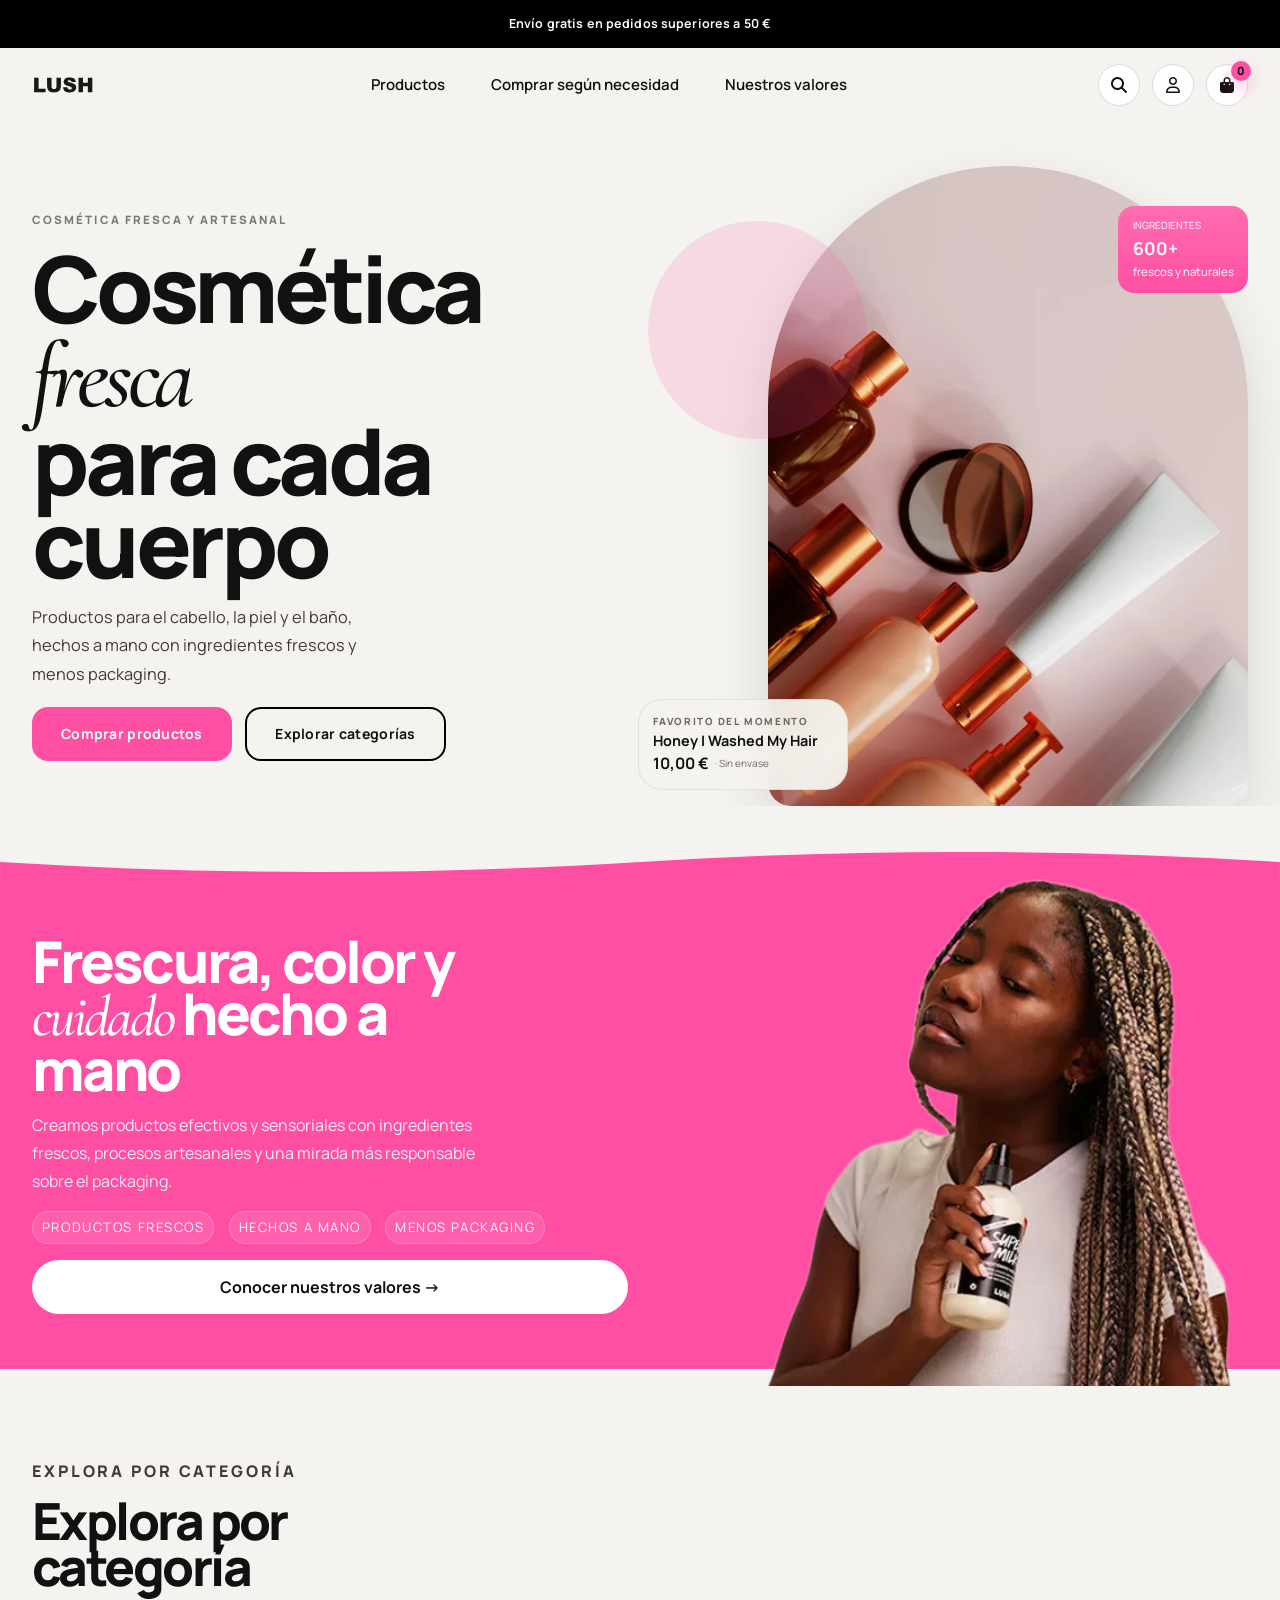
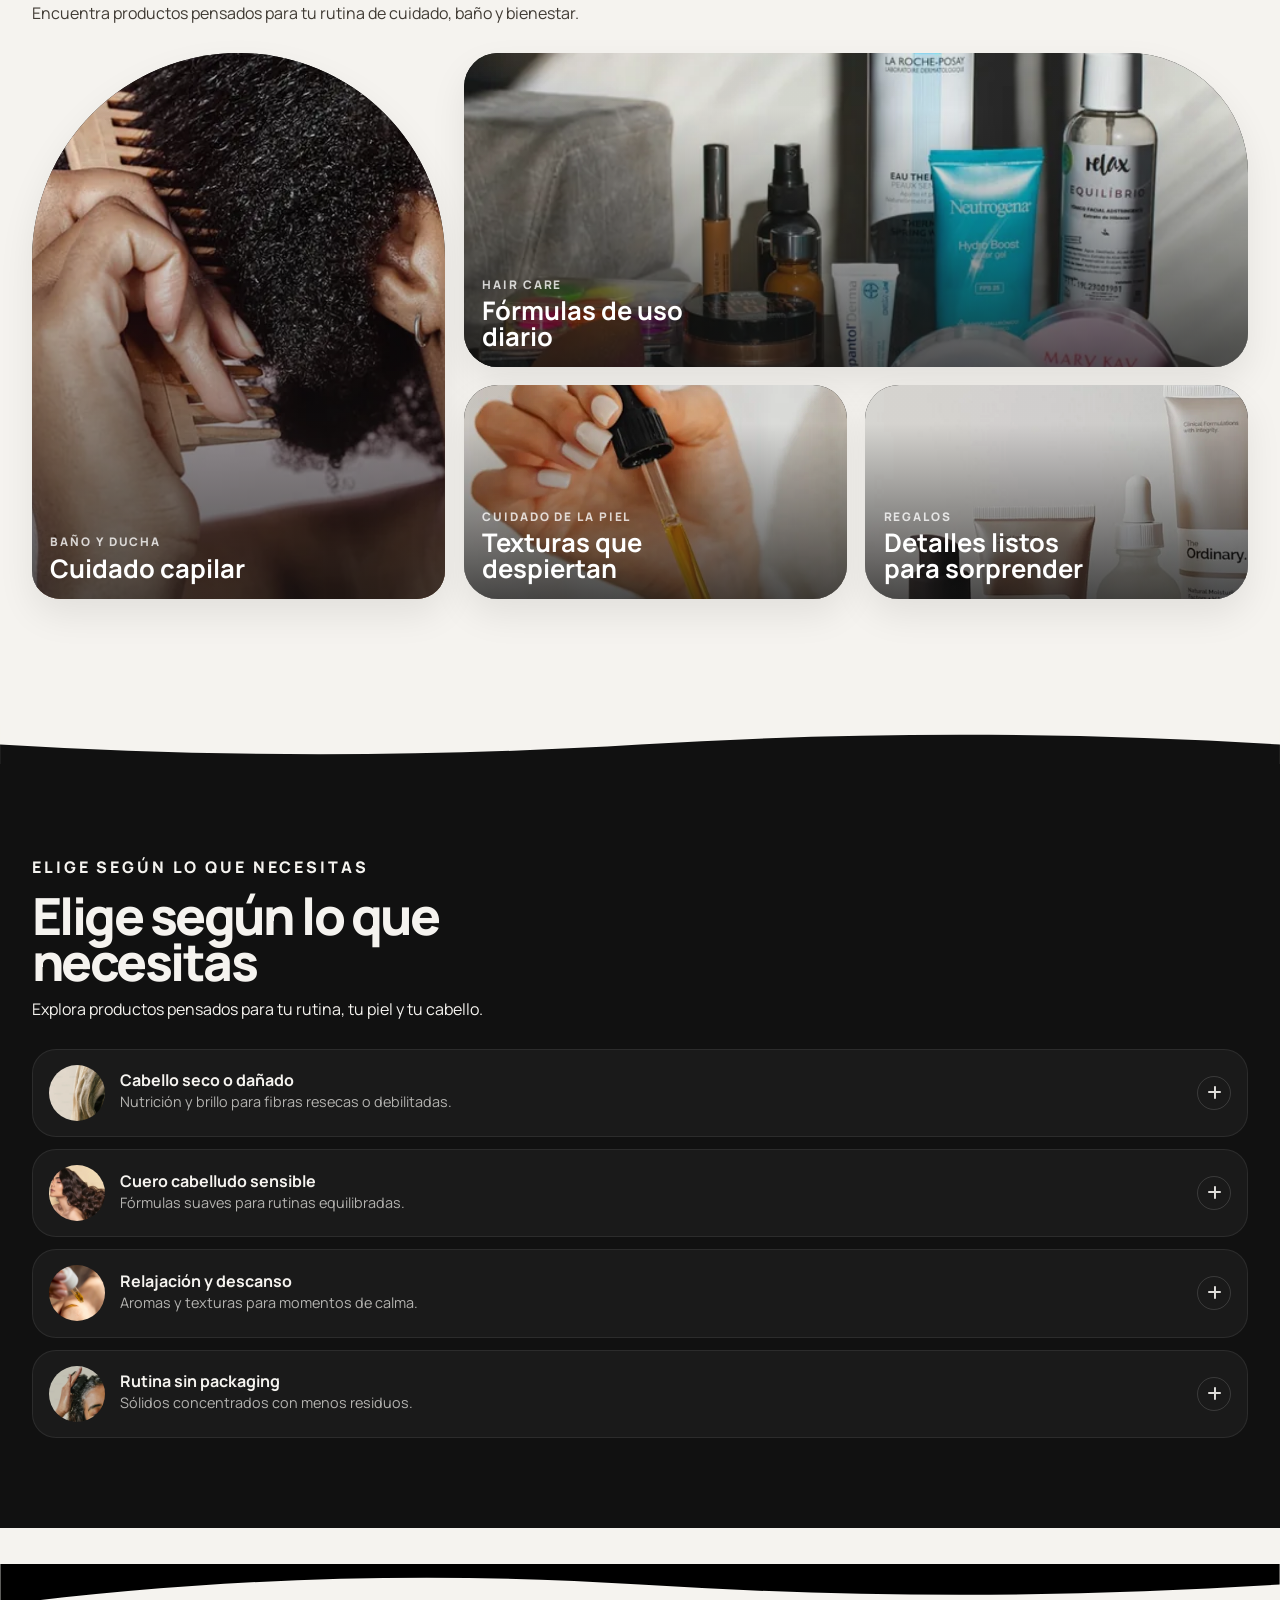
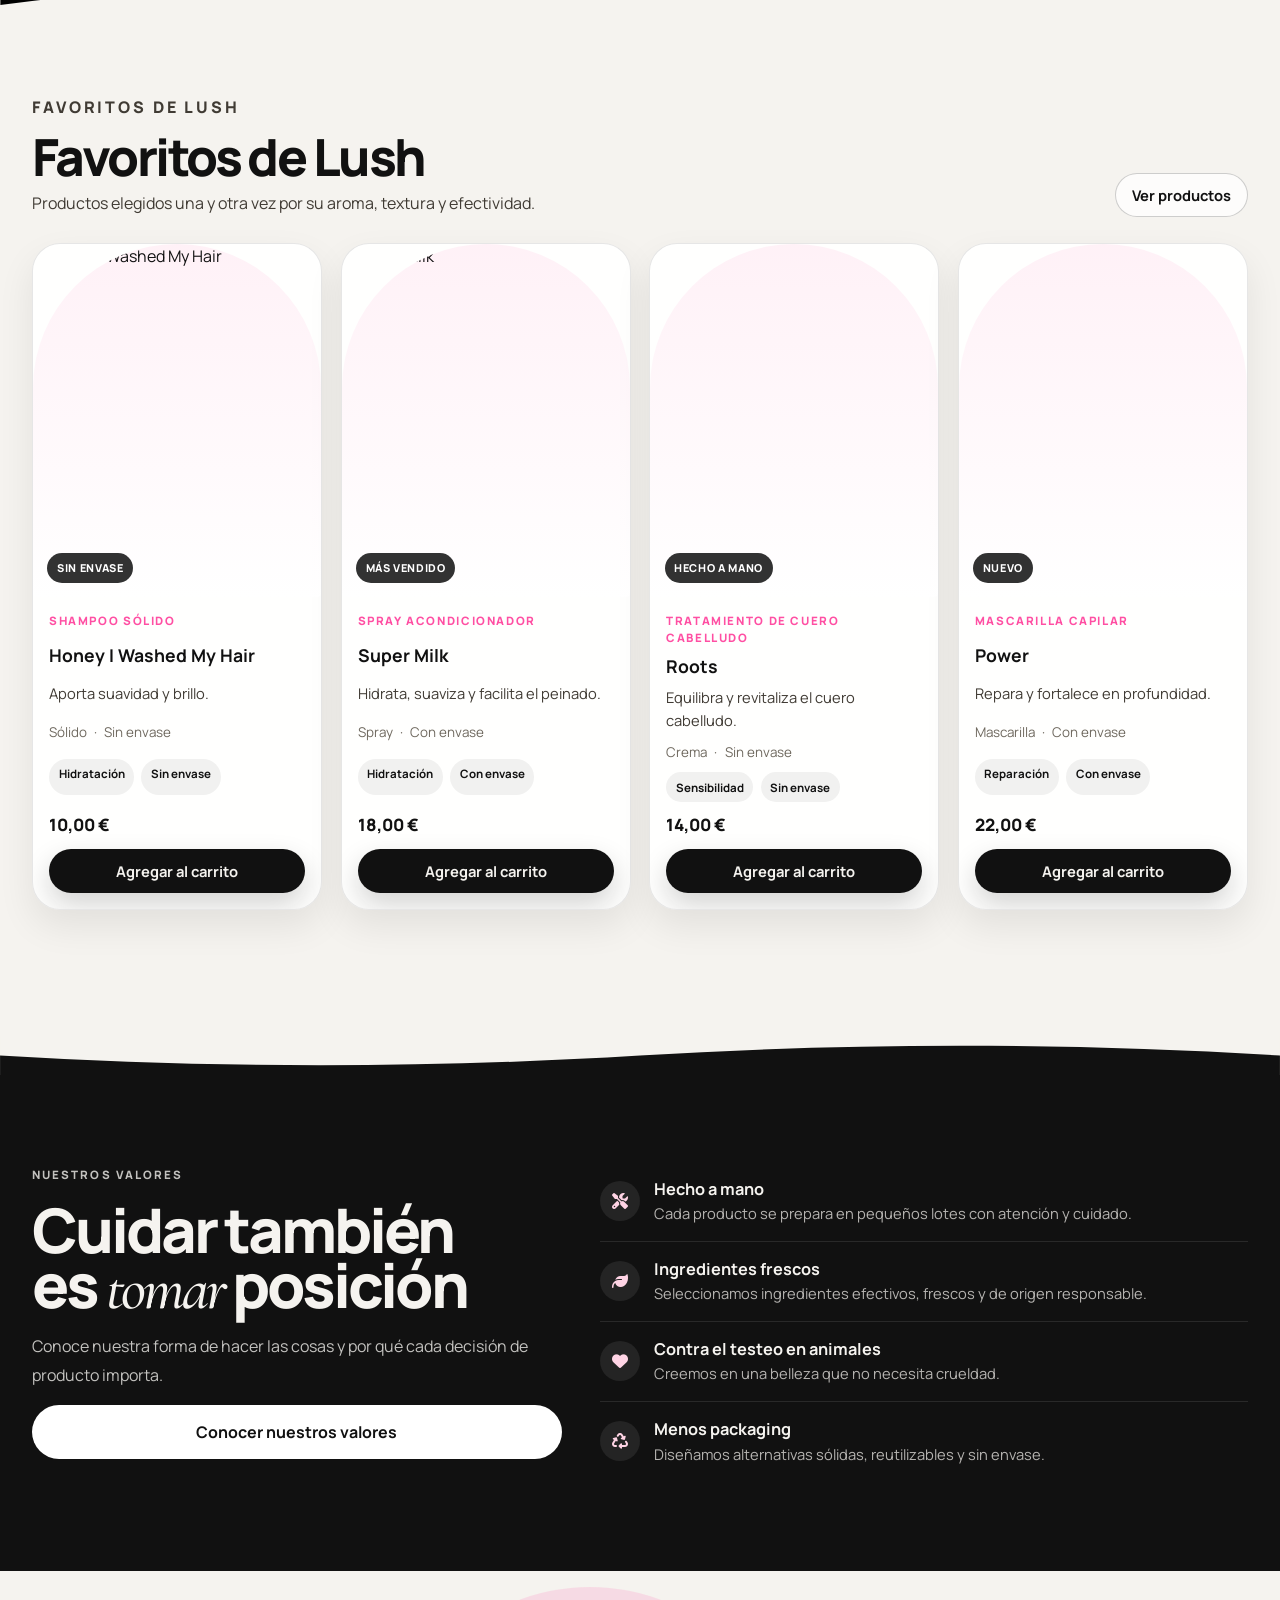
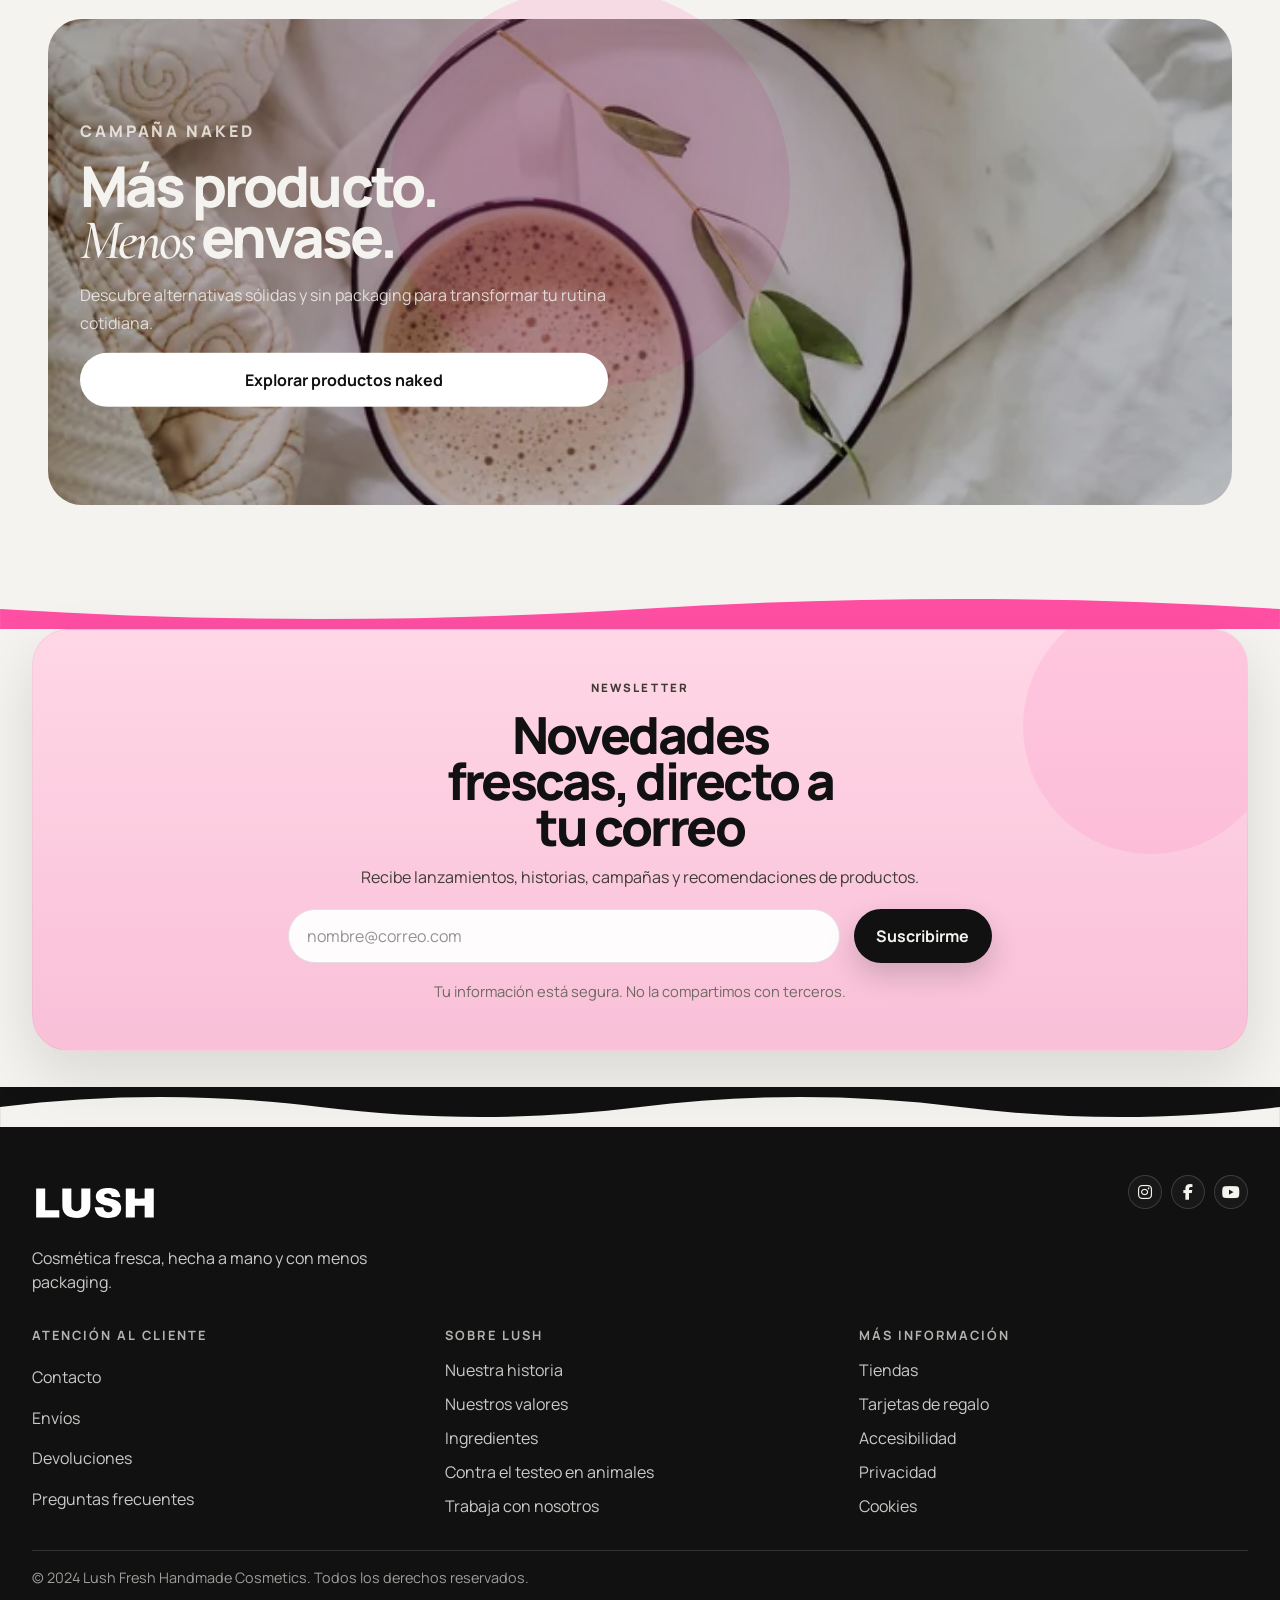
==== index.html @ e48f910f "Init" ====
<!doctype html>
<html lang="es-ES">
<head>
  <meta charset="utf-8">
  <meta name="viewport" content="width=device-width, initial-scale=1">
  <meta name="description" content="Rediseño de LUSH Cosmetics con una estética premium, navegación clara y experiencia responsive.">
  <title>LUSH Cosmetics | Rediseño</title>
  <link rel="icon" href="assets/lush_tabicon.svg" type="image/svg+xml">
  <link rel="preconnect" href="https://fonts.googleapis.com">
  <link rel="preconnect" href="https://fonts.gstatic.com" crossorigin>
  <link href="https://fonts.googleapis.com/css2?family=Cormorant+Garamond:ital,wght@0,500;0,600;1,500;1,600&family=Manrope:wght@400;500;600;700;800&display=swap" rel="stylesheet">
  <link rel="stylesheet" href="https://cdnjs.cloudflare.com/ajax/libs/font-awesome/6.5.2/css/all.min.css" referrerpolicy="no-referrer">
  <link rel="stylesheet" href="css/styles.css">
</head>
<body data-page="home" data-asset-base="">
  <div class="site-overlay" data-overlay hidden></div>

  <header class="site-header">
    <div class="announcement-bar">
      <div class="shell announcement-bar__inner">
        Envío gratis en pedidos superiores a 50 €
      </div>
    </div>

    <div class="shell site-header__inner">
      <h1 class="brand-logo">
        <a href="index.html" aria-label="LUSH Cosmetics">
          <span class="sr-only">LUSH Cosmetics</span>
        </a>
      </h1>

      <nav class="site-nav site-nav--desktop" aria-label="Principal">
        <a class="site-nav__link" href="pages/products.html">Productos</a>
        <a class="site-nav__link" href="#needs">Comprar según necesidad</a>
        <a class="site-nav__link" href="#values">Nuestros valores</a>
      </nav>

      <div class="site-actions">
        <button class="icon-button icon-button--menu" type="button" data-menu-toggle aria-controls="mobile-menu" aria-expanded="false">
          <i class="fa-solid fa-bars" aria-hidden="true"></i>
          <span class="sr-only">Abrir menú</span>
        </button>

        <a class="icon-button icon-button--search" href="pages/products.html#catalog" aria-label="Buscar productos">
          <i class="fa-solid fa-magnifying-glass" aria-hidden="true"></i>
        </a>

        <button class="icon-button" type="button" data-account-button aria-label="Mi cuenta">
          <i class="fa-regular fa-user" aria-hidden="true"></i>
        </button>

        <button class="icon-button icon-button--cart" type="button" data-cart-toggle aria-controls="cart-drawer" aria-expanded="false">
          <i class="fa-solid fa-bag-shopping" aria-hidden="true"></i>
          <span class="cart-badge" data-cart-count>0</span>
          <span class="sr-only">Abrir carrito</span>
        </button>
      </div>
    </div>
  </header>

  <nav class="mobile-menu" id="mobile-menu" data-mobile-menu hidden aria-label="Menú móvil">
    <div class="mobile-menu__panel shell">
      <div class="mobile-menu__header">
        <span>Menú</span>
        <button class="icon-button icon-button--close" type="button" data-menu-close aria-label="Cerrar menú">
          <i class="fa-solid fa-xmark" aria-hidden="true"></i>
        </button>
      </div>

      <div class="mobile-menu__links">
        <a href="pages/products.html">Productos</a>
        <a href="#categories">Explora por categoría</a>
        <a href="#needs">Elige según lo que necesitas</a>
        <a href="#values">Nuestros valores</a>
        <a href="#newsletter">Novedades</a>
      </div>

      <div class="mobile-menu__actions">
        <a class="button button--ghost button--full" href="pages/products.html#catalog">Buscar productos</a>
        <button class="button button--ghost button--full" type="button" data-account-button>Mi cuenta</button>
      </div>
    </div>
  </nav>

  <aside class="cart-drawer" id="cart-drawer" data-cart-drawer hidden aria-label="Carrito de compra">
    <div class="cart-drawer__panel">
      <div class="cart-drawer__header">
        <div>
          <p class="eyebrow eyebrow--small">Tu carrito</p>
          <h2>Lista para llevar</h2>
        </div>
        <button class="icon-button icon-button--close" type="button" data-cart-close aria-label="Cerrar carrito">
          <i class="fa-solid fa-xmark" aria-hidden="true"></i>
        </button>
      </div>

      <div class="cart-drawer__content" data-cart-items></div>

      <div class="cart-drawer__summary">
        <div class="cart-drawer__totals">
          <span>Total</span>
          <strong data-cart-total>0,00 €</strong>
        </div>
        <p class="cart-drawer__shipping" data-cart-shipping>Te faltan 50,00 € para envío gratis.</p>
        <button class="button button--primary button--full" type="button">Finalizar compra</button>
      </div>
    </div>
  </aside>

  <main>
    <section class="hero hero--home">
      <div class="shell hero__grid hero__grid--home">
        <div class="hero__copy">
          <p class="eyebrow">Cosmética fresca y artesanal</p>
          <h2 class="hero__title">
            Cosmética<br>
            <span class="serif-accent">fresca</span><br>
            para cada<br>
            cuerpo
          </h2>
          <p class="hero__lead">Productos para el cabello, la piel y el baño,
            <br>hechos a mano con ingredientes frescos y
            <br>menos packaging.</p>

          <div class="hero__actions">
            <a class="button button--accent" href="pages/products.html">Comprar productos</a>
            <a class="button button--outline" href="#categories">Explorar categorías</a>
          </div>
        </div>

        <div class="hero__visual">
          <img
          class="hero__visual-image"
          src="assets/webp/imagen-home/home-header-desktop.jpg"
          srcset="assets/webp/imagen-home/home-header-mobile.webp 640w, assets/webp/imagen-home/home-header-tablet.webp 960w, assets/webp/imagen-home/home-header-desktop.jpg 1400w"
          sizes="(min-width: 1200px) 52vw, 100vw"
          alt="Packshots de cosmética fresca de LUSH"
          loading="eager"
          fetchpriority="high">

          <div class="hero__visual-content">
            <div class="hero__tag">
              <span>INGREDIENTES</span>
              <strong>600+</strong>
              <span>frescos y naturales</span>
            </div>

            <article class="hero__floating-card">
              <div class="hero__floating-copy">
                <p class="hero__floating-kicker">Favorito del momento</p>
                <h3>Honey I Washed My Hair</h3>
                <div class="hero__floating-meta">
                  <strong>10,00 €</strong>
                  <p>· Sin envase</p>
                </div>
              </div>
            </article>

            <img class="decor-ellipse decor-ellipse--hero" src="assets/pink_elipse.svg" alt="" aria-hidden="true">
          </div>
        </div>
      </div>
    </section>

    <img class="section-break section-break--pink" src="assets/WaveBottom.svg" alt="" aria-hidden="true">

    <section class="feature-band">
      <div class="shell feature-band__grid">
        <div class="feature-band__copy">
          <h2>Frescura, color y <span class="serif-accent">cuidado</span> hecho a mano</h2>
          <p>Creamos productos efectivos y sensoriales con ingredientes
            <br>frescos, procesos artesanales y una mirada más responsable
            <br>sobre el packaging.
          </p>

          <ul class="feature-band__facts" aria-label="Características destacadas">
            <li>Productos frescos</li>
            <li>Hechos a mano</li>
            <li>Menos packaging</li>
          </ul>

          <a class="button button--light" href="#values">Conocer nuestros valores →</a>
        </div>

        <div class="feature-band__visual">
          <img
            src="assets/webp/imagen-home/home-bloque-1-desktop.png "
            srcset="assets/webp/imagen-home/home-bloque-1-mobile.png 640w, assets/webp/imagen-home/home-bloque-1-tablet.png 960w, assets/webp/imagen-home/home-bloque-1-desktop.png 1400w"
            sizes="(min-width: 1200px) 40vw, 100vw"
            alt="Persona con trenzas sujetando un producto LUSH"
            loading="lazy">
        </div>
      </div>
    </section>

    <section class="section section--categories" id="categories">
      <div class="shell section-heading section-heading--home">
        <p class="eyebrow">Explora por categoría</p>
        <h2>Explora por categoría</h2>
        <p>Encuentra productos pensados para tu rutina de cuidado, baño y bienestar.</p>
      </div>

      <div class="shell category-grid">
        <a class="category-card category-card--tall" href="pages/products.html">
          <img
            src="assets/webp/imagen-home/home-bloque-2-1-desktop.webp"
            srcset="assets/webp/imagen-home/home-bloque-2-1-mobile.webp 640w, assets/webp/imagen-home/home-bloque-2-1-tablet.webp 960w, assets/webp/imagen-home/home-bloque-2-1-desktop.webp 1400w"
            sizes="(min-width: 1200px) 31vw, 100vw"
            alt="Baño y ducha"
            loading="lazy">
          <div class="category-card__content">
            <span>Baño y ducha</span>
            <h3>Cuidado capilar</h3>
          </div>
        </a>

        <a class="category-card category-card--wide" href="pages/products.html">
          <img
            src="assets/webp/imagen-home/home-bloque-2-2-desktop.webp"
            srcset="assets/webp/imagen-home/home-bloque-2-2-mobile.webp 640w, assets/webp/imagen-home/home-bloque-2-2-tablet.webp 960w, assets/webp/imagen-home/home-bloque-2-2-desktop.webp 1400w"
            sizes="(min-width: 1200px) 44vw, 100vw"
            alt="Hair care"
            loading="lazy">
          <div class="category-card__content">
            <span>Hair Care</span>
            <h3>Fórmulas de uso diario</h3>
          </div>
        </a>

        <a class="category-card category-card--small" href="pages/products.html">
          <img
            src="assets/webp/imagen-home/home-bloque-2-3-desktop.webp"
            srcset="assets/webp/imagen-home/home-bloque-2-3-mobile.webp 640w, assets/webp/imagen-home/home-bloque-2-3-tablet.webp 960w, assets/webp/imagen-home/home-bloque-2-3-desktop.webp 1400w"
            sizes="(min-width: 1200px) 18vw, 100vw"
            alt="Cuidado de la piel"
            loading="lazy">
          <div class="category-card__content">
            <span>Cuidado de la piel</span>
            <h3>Texturas que despiertan</h3>
          </div>
        </a>

        <a class="category-card category-card--small" href="pages/products.html">
          <img
            src="assets/webp/imagen-home/home-bloque-2-4-desktop.webp"
            srcset="assets/webp/imagen-home/home-bloque-2-4-mobile.webp 640w, assets/webp/imagen-home/home-bloque-2-4-tablet.webp 960w, assets/webp/imagen-home/home-bloque-2-4-desktop.webp 1400w"
            sizes="(min-width: 1200px) 18vw, 100vw"
            alt="Regalos"
            loading="lazy">
          <div class="category-card__content">
            <span>Regalos</span>
            <h3>Detalles listos para sorprender</h3>
          </div>
        </a>
      </div>
    </section>

    <img class="section-break section-break--dark" src="assets/WaveBottom_black.svg" alt="" aria-hidden="true">

    <section class="section section--needs" id="needs">
      <div class="shell section-heading section-heading--split section-heading--dark">
        <div>
          <p class="eyebrow eyebrow--light">Elige según lo que necesitas</p>
          <h2>Elige según lo que necesitas</h2>
          <p>Explora productos pensados para tu rutina, tu piel y tu cabello.</p>
        </div>
      </div>

      <div class="shell row-list row-list--needs">
        <article class="row-card">
          <img
            src="assets/webp/hair-care/hair-care-bloque-3-1-desktop.webp"
            srcset="assets/webp/hair-care/hair-care-bloque-3-1-mobile.webp 640w, assets/webp/hair-care/hair-care-bloque-3-1-tablet.webp 960w, assets/webp/hair-care/hair-care-bloque-3-1-desktop.webp 1400w"
            sizes="56px"
            alt=""
            aria-hidden="true"
            loading="lazy">
          <div class="row-card__copy">
            <h3>Cabello seco o dañado</h3>
            <p>Nutrición y brillo para fibras resecas o debilitadas.</p>
          </div>
          <span class="row-card__action" aria-hidden="true">
            <i class="fa-solid fa-plus"></i>
          </span>
        </article>

        <article class="row-card">
          <img
            src="assets/webp/hair-care/hair-care-bloque-3-2-desktop.webp"
            srcset="assets/webp/hair-care/hair-care-bloque-3-2-mobile.webp 640w, assets/webp/hair-care/hair-care-bloque-3-2-tablet.webp 960w, assets/webp/hair-care/hair-care-bloque-3-2-desktop.webp 1400w"
            sizes="56px"
            alt=""
            aria-hidden="true"
            loading="lazy">
          <div class="row-card__copy">
            <h3>Cuero cabelludo sensible</h3>
            <p>Fórmulas suaves para rutinas equilibradas.</p>
          </div>
          <span class="row-card__action" aria-hidden="true">
            <i class="fa-solid fa-plus"></i>
          </span>
        </article>

        <article class="row-card">
          <img
            src="assets/webp/hair-care/hair-care-bloque-3-3-desktop.webp"
            srcset="assets/webp/hair-care/hair-care-bloque-3-3-mobile.webp 640w, assets/webp/hair-care/hair-care-bloque-3-3-tablet.webp 960w, assets/webp/hair-care/hair-care-bloque-3-3-desktop.webp 1400w"
            sizes="56px"
            alt=""
            aria-hidden="true"
            loading="lazy">
          <div class="row-card__copy">
            <h3>Relajación y descanso</h3>
            <p>Aromas y texturas para momentos de calma.</p>
          </div>
          <span class="row-card__action" aria-hidden="true">
            <i class="fa-solid fa-plus"></i>
          </span>
        </article>

        <article class="row-card">
          <img
            src="assets/webp/hair-care/hair-care-bloque-3-4-desktop.webp"
            srcset="assets/webp/hair-care/hair-care-bloque-3-4-mobile.webp 640w, assets/webp/hair-care/hair-care-bloque-3-4-tablet.webp 960w, assets/webp/hair-care/hair-care-bloque-3-4-desktop.webp 1400w"
            sizes="56px"
            alt=""
            aria-hidden="true"
            loading="lazy">
          <div class="row-card__copy">
            <h3>Rutina sin packaging</h3>
            <p>Sólidos concentrados con menos residuos.</p>
          </div>
          <span class="row-card__action" aria-hidden="true">
            <i class="fa-solid fa-plus"></i>
          </span>
        </article>
      </div>
    </section>

    <img class="section-break section-break--cream" src="assets/wave2_black.svg" alt="" aria-hidden="true">

    <section class="section section--favorites">
      <div class="shell section-heading section-heading--split">
        <div>
          <p class="eyebrow">Favoritos de Lush</p>
          <h2>Favoritos de Lush</h2>
          <p>Productos elegidos una y otra vez por su aroma, textura y efectividad.</p>
        </div>
        <a class="button button--ghost button--small" href="pages/products.html">Ver productos</a>
      </div>

      <div class="shell product-grid product-grid--home" data-product-list="honey,super-milk,roots,power" data-card-variant="home"></div>
    </section>

    <img class="section-break section-break--dark" src="assets/WaveBottom_black.svg" alt="" aria-hidden="true">

    <section class="section section--values" id="values">
      <div class="shell values-layout">
        <div class="values-layout__copy">
          <p class="eyebrow eyebrow--light">Nuestros valores</p>
          <h2>Cuidar también es <span class="serif-accent">tomar</span> posición</h2>
          <p>Conoce nuestra forma de hacer las cosas y por qué cada decisión de producto importa.</p>
          <a class="button button--light" href="pages/products.html">Conocer nuestros valores</a>
        </div>

        <div class="values-layout__list" aria-label="Valores de marca">
          <article class="value-row">
            <span class="value-row__icon"><i class="fa-solid fa-screwdriver-wrench"></i></span>
            <div class="value-row__copy">
              <h3>Hecho a mano</h3>
              <p>Cada producto se prepara en pequeños lotes con atención y cuidado.</p>
            </div>
          </article>

          <article class="value-row">
            <span class="value-row__icon"><i class="fa-solid fa-leaf"></i></span>
            <div class="value-row__copy">
              <h3>Ingredientes frescos</h3>
              <p>Seleccionamos ingredientes efectivos, frescos y de origen responsable.</p>
            </div>
          </article>

          <article class="value-row">
            <span class="value-row__icon"><i class="fa-solid fa-heart"></i></span>
            <div class="value-row__copy">
              <h3>Contra el testeo en animales</h3>
              <p>Creemos en una belleza que no necesita crueldad.</p>
            </div>
          </article>

          <article class="value-row">
            <span class="value-row__icon"><i class="fa-solid fa-recycle"></i></span>
            <div class="value-row__copy">
              <h3>Menos packaging</h3>
              <p>Diseñamos alternativas sólidas, reutilizables y sin envase.</p>
            </div>
          </article>
        </div>
      </div>
    </section>

    <section class="campaign">
      <div class="campaign__visual">
        <img
          class="campaign__image"
          src="assets/webp/imagen-home/home-bloque-3-4-desktop.webp"
          srcset="assets/webp/imagen-home/home-bloque-3-4-mobile.webp 640w, assets/webp/imagen-home/home-bloque-3-4-tablet.webp 960w, assets/webp/imagen-home/home-bloque-3-4-desktop.webp 1400w"
          sizes="(min-width: 1200px) 46vw, 100vw"
          alt="Taza con infusión y hojas sobre fondo oscuro"
          loading="lazy">
          
        <div class="campaign__copy">
          <p class="eyebrow eyebrow--light">Campaña naked</p>
          <h2>Más producto. <span class="serif-accent">Menos</span> envase.</h2>
          <p>Descubre alternativas sólidas y sin packaging para transformar tu rutina cotidiana.</p>
          <a class="button button--light" href="pages/products.html">Explorar productos naked</a>
        </div>
      </div>
      <img class="decor-ellipse decor-ellipse--campaign" src="assets/pink_elipse.svg" alt="" aria-hidden="true">


    </section>

    <img class="section-break section-break--pink" src="assets/WaveBottom.svg" alt="" aria-hidden="true">

    <section class="newsletter" id="newsletter">
      <div class="shell newsletter__panel">
        <div class="newsletter__copy">
          <p class="eyebrow">Newsletter</p>
          <h2>Novedades frescas, directo a tu correo</h2>
          <p>Recibe lanzamientos, historias, campañas y recomendaciones de productos.</p>
        </div>

        <form class="newsletter__form" data-newsletter-form>
          <label class="field field--email" for="newsletter-email">
            <span class="sr-only">Correo electrónico</span>
            <input id="newsletter-email" name="email" type="email" placeholder="nombre@correo.com" autocomplete="email" required>
          </label>
          <button class="button button--primary" type="submit">Suscribirme</button>
        </form>

        <p class="newsletter__note">Tu información está segura. No la compartimos con terceros.</p>
      </div>
    </section>
  </main>

  <footer class="site-footer">
    <img class="section-break section-break--footer" src="assets/WaveTop_black.svg" alt="" aria-hidden="true">

    <div class="shell site-footer__inner">
      <div class="site-footer__top">
        <div class="site-footer__brand">
          <img src="assets/lush_logo.svg" alt="LUSH Cosmetics" class="site-footer__logo">
          <p>Cosmética fresca, hecha a mano y con menos packaging.</p>
        </div>

        <div class="site-footer__social" aria-label="Redes sociales">
          <a href="#" aria-label="Instagram"><i class="fa-brands fa-instagram" aria-hidden="true"></i></a>
          <a href="#" aria-label="Facebook"><i class="fa-brands fa-facebook-f" aria-hidden="true"></i></a>
          <a href="#" aria-label="YouTube"><i class="fa-brands fa-youtube" aria-hidden="true"></i></a>
        </div>
      </div>

      <div class="site-footer__columns">
        <div class="footer-column">
          <h3>Atención al cliente</h3>
          <a href="#">Contacto</a>
          <a href="#">Envíos</a>
          <a href="#">Devoluciones</a>
          <a href="#">Preguntas frecuentes</a>
        </div>

        <div class="footer-column">
          <h3>Sobre Lush</h3>
          <a href="#values">Nuestra historia</a>
          <a href="#values">Nuestros valores</a>
          <a href="#values">Ingredientes</a>
          <a href="#values">Contra el testeo en animales</a>
          <a href="#values">Trabaja con nosotros</a>
        </div>

        <div class="footer-column">
          <h3>Más información</h3>
          <a href="#">Tiendas</a>
          <a href="#">Tarjetas de regalo</a>
          <a href="#">Accesibilidad</a>
          <a href="#">Privacidad</a>
          <a href="#">Cookies</a>
        </div>
      </div>

      <div class="site-footer__legal">© 2024 Lush Fresh Handmade Cosmetics. Todos los derechos reservados.</div>
    </div>
  </footer>

  <script src="js/main.js" defer></script>
</body>
</html>
---- css/styles.css ----
:root {
  --bg: #f5f3ef;
  --bg-soft: #ece6dd;
  --ink: #111111;
  --cream: #f5f3ef;
  --cream-2: #ede7de;
  --text: #403b34;
  --muted: #6f695f;
  --line: rgba(17, 17, 17, 0.12);
  --line-strong: rgba(17, 17, 17, 0.2);
  --line-light: rgba(255, 255, 255, 0.08);
  --pink: #ff4fa3;
  --pink-strong: #ff3d99;
  --pink-soft: #ffd4e5;
  --pink-panel: #f8bfd6;
  --black: #111111;
  --shell: 1400px;
  --shadow: 0 24px 60px rgba(17, 17, 17, 0.12);
  --shadow-soft: 0 16px 36px rgba(17, 17, 17, 0.08);
  --radius-xl: 40px;
  --radius-lg: 32px;
  --radius-md: 24px;
  --radius-sm: 18px;
}

*,
*::before,
*::after {
  box-sizing: border-box;
}

html {
  scroll-behavior: smooth;
}

body {
  margin: 0;
  background: var(--bg);
  color: var(--ink);
  font-family: "Manrope", system-ui, -apple-system, BlinkMacSystemFont, "Segoe UI", sans-serif;
  line-height: 1.5;
  overflow-x: clip;
}

img {
  display: block;
  max-width: 100%;
}

a {
  color: inherit;
  text-decoration: none;
}

button,
input,
select,
textarea {
  font: inherit;
}

button {
  cursor: pointer;
}

main {
  display: block;
}

.sr-only {
  position: absolute;
  width: 1px;
  height: 1px;
  padding: 0;
  margin: -1px;
  overflow: hidden;
  clip: rect(0, 0, 0, 0);
  white-space: nowrap;
  border: 0;
}

.shell {
  width: min(var(--shell), calc(100vw - 64px));
  margin-inline: auto;
}

.site-overlay {
  position: fixed;
  inset: 0;
  z-index: 60;
  background: rgba(17, 17, 17, 0.52);
  backdrop-filter: blur(10px);
  opacity: 0;
  visibility: hidden;
  pointer-events: none;
  transition: opacity 0.25s ease, visibility 0.25s ease;
}

body.menu-open .site-overlay,
body.cart-open .site-overlay,
body.filters-open .site-overlay {
  opacity: 1;
  visibility: visible;
  pointer-events: auto;
}

body.menu-open,
body.cart-open,
body.filters-open {
  overflow: hidden;
}

.eyebrow {
  margin: 0;
  color: rgba(0,0,0, 0.5);
  font-size: 0.72rem;
  font-weight: 800;
  letter-spacing: 0.18em;
  text-transform: uppercase;
}

.eyebrow--light {
  color: rgba(255, 255, 255, 0.82);
}

.eyebrow--small {
  font-size: 0.66rem;
}

.serif-accent {
  font-family: "Cormorant Garamond", Georgia, serif;
  font-style: italic;
  font-weight: 500;
}

.section-heading {
  display: grid;
  gap: 0.7rem;
  margin-bottom: 1.6rem;
}

.section-heading h2,
.hero__title,
.feature-band__copy h2,
.values-layout__copy h2,
.campaign__copy h2,
.newsletter__copy h2 {
  margin: 0;
  font-weight: 800;
  letter-spacing: -0.05em;
  line-height: 0.9;
}

.section-heading h2 {
  font-size: clamp(2rem, 4vw, 3.8rem);
  max-width: 14ch;
}

.section-heading p {
  margin: 0;
  max-width: 56rem;
  color: var(--text);
  font-size: 1rem;
  line-height: 1.7;
}

.section-heading--split {
  display: flex;
  align-items: end;
  justify-content: space-between;
  gap: 1.25rem;
}

.section-heading--split > div {
  display: grid;
  gap: 0.7rem;
}

.section-heading--dark h2,
.section-heading--dark p {
  color: var(--cream);
}

.section-heading--home h2 {
  max-width: 12ch;
}

.button {
  display: inline-flex;
  align-items: center;
  justify-content: center;
  gap: 0.55rem;
  min-height: 54px;
  padding: 0 1.35rem;
  border-radius: 999px;
  border: 1px solid transparent;
  background: transparent;
  color: var(--ink);
  font-weight: 700;
  text-align: center;
  transition: transform 0.2s ease, background-color 0.2s ease, border-color 0.2s ease, color 0.2s ease;
}

.button:hover,
.button:focus-visible {
  transform: translateY(-1px);
}

.button--primary {
  background: var(--ink);
  color: var(--cream);
  box-shadow: 0 12px 28px rgba(17, 17, 17, 0.18);
}

.button--primary:hover,
.button--primary:focus-visible {
  background: #000;
}

.button--accent {
  display: flex;
  padding: 16px 28px;
  flex-direction: column;
  justify-content: center;
  align-items: center;
  align-self: stretch;
  border-radius: 16px;
  font-size: 14px;
  line-height: 1.2;
  letter-spacing: 0.02em;
  background: #FF4FA3;
  color: #fff;
}

.button--accent:hover,
.button--accent:focus-visible {
  background: var(--pink-strong);
}

.button--outline {
  display: flex;
  padding: 16px 28px;
  flex-direction: column;
  justify-content: center;
  align-items: center;
  align-self: stretch;
  border-radius: 16px;
  border: 2px solid #000;
  background: transparent;
  font-size: 14px;
  line-height: 1.2;
  letter-spacing: 0.02em;
  color: var(--ink);
}

.button--ghost {
  border-color: var(--line-strong);
  background: rgba(255, 255, 255, 0.74);
  color: var(--ink);
}

.button--outline:hover,
.button--outline:focus-visible {
  background: #fff;
  color: #000;
  box-shadow: 0 8px 20px rgba(0,0,0,0.08);
  transform: translateY(-2px);
}

.button--ghost:hover,
.button--ghost:focus-visible {
  background: #fff;
}

.button--light {
  background: #fff;
  color: #111;
  border-color: rgba(255, 255, 255, 0.8);
}

.button--light:hover,
.button--light:focus-visible {
  background: #fff9fd;
}

.button--full {
  width: 100%;
}

.button--small {
  min-height: 44px;
  padding-inline: 1rem;
  font-size: 0.92rem;
}

.icon-button {
  width: 42px;
  height: 42px;
  display: inline-flex;
  align-items: center;
  justify-content: center;
  position: relative;
  border-radius: 999px;
  border: 1px solid rgba(17, 17, 17, 0.14);
  background: rgba(255, 255, 255, 0.92);
  color: var(--ink);
  transition: transform 0.2s ease, background-color 0.2s ease, border-color 0.2s ease;
}

.icon-button:hover,
.icon-button:focus-visible {
  transform: translateY(-1px);
  background: #fff;
  border-color: rgba(17, 17, 17, 0.2);
}

.icon-button--menu {
  display: none;
}

.icon-button--close {
  background: rgba(17, 17, 17, 0.08);
  border-color: rgba(17, 17, 17, 0.1);
}

.cart-badge {
  position: absolute;
  top: -4px;
  right: -4px;
  min-width: 20px;
  height: 20px;
  padding-inline: 0.35rem;
  border-radius: 999px;
  background: var(--pink);
  color: #111;
  font-size: 0.7rem;
  font-weight: 800;
  display: inline-flex;
  align-items: center;
  justify-content: center;
  box-shadow: 0 8px 18px rgba(255, 79, 163, 0.35);
}

.field input,
.search-input input,
.catalog-sort select,
.filters-search input {
  border: 1px solid var(--line);
  background: rgba(255, 255, 255, 0.9);
  color: var(--ink);
  box-shadow: inset 0 1px 0 rgba(255, 255, 255, 0.55);
}

.field input:focus,
.search-input input:focus,
.catalog-sort select:focus,
.filters-search input:focus {
  outline: 2px solid rgba(255, 79, 163, 0.22);
  outline-offset: 2px;
}

/* Header */
.site-header {
  position: relative;
  z-index: 70;
}

.announcement-bar {
  color: var(--cream);
  background: #000;
}

.announcement-bar__inner {
  min-height: 48px;
  display: flex;
  align-items: center;
  justify-content: center;
  text-align: center;
  font-size: 0.78rem;
  font-weight: 700;
  letter-spacing: 0.01em;
}

.site-header__inner {
  display: grid;
  grid-template-columns: auto minmax(0, 1fr) auto;
  align-items: center;
  gap: 1.5rem;
  min-height: 74px;
  padding-block: 0.7rem;
}

.brand-logo {
  width: 88px;
  height: 28px;
  margin: 0;
  background: url("../assets/lush_logo.svg") left center / contain no-repeat;
}

.brand-logo a {
  display: block;
  width: 100%;
  height: 100%;
}

.site-nav--desktop {
  display: flex;
  align-items: center;
  justify-content: center;
  gap: 1rem;
  flex-wrap: wrap;
}

.site-nav__link {
  padding: 0.45rem 0.95rem;
  border-radius: 999px;
  font-size: 0.94rem;
  font-weight: 600;
  color: var(--ink);
  transition: transform 0.2s ease, background-color 0.2s ease;
}

.site-nav__link:hover,
.site-nav__link:focus-visible {
  transform: translateY(-1px);
  background: rgba(17, 17, 17, 0.05);
}

.site-nav__link[aria-current="page"] {
  background: rgba(17, 17, 17, 0.08);
}

.site-actions {
  display: flex;
  align-items: center;
  justify-content: end;
  gap: 0.75rem;
}

/* Overlays and drawers */
.mobile-menu {
  position: fixed;
  inset: 0;
  z-index: 75;
  display: flex;
  justify-content: flex-end;
  padding-top: clamp(5.4rem, 10vh, 7rem);
  background: rgba(17, 17, 17, 0.58);
  backdrop-filter: blur(10px);
  opacity: 0;
  visibility: hidden;
  pointer-events: none;
  transition: opacity 0.25s ease, visibility 0.25s ease;
}

.mobile-menu.is-open {
  opacity: 1;
  visibility: visible;
  pointer-events: auto;
}

.mobile-menu__panel {
  width: min(100%, 420px);
  margin-left: auto;
  display: grid;
  gap: 1.1rem;
  padding: 1.25rem;
  max-height: calc(100vh - 5.25rem);
  overflow: auto;
  background: var(--bg);
  border-radius: 28px 0 0 28px;
  box-shadow: var(--shadow);
}

.mobile-menu__header {
  display: flex;
  align-items: center;
  justify-content: space-between;
  gap: 1rem;
  font-size: 1.05rem;
  font-weight: 700;
}

.mobile-menu__links {
  display: grid;
  gap: 0.5rem;
}

.mobile-menu__links a {
  padding: 0.95rem 1rem;
  border-radius: 18px;
  border: 1px solid var(--line);
  background: rgba(255, 255, 255, 0.72);
  font-weight: 600;
}

.mobile-menu__links a[aria-current="page"] {
  background: rgba(17, 17, 17, 0.08);
}

.mobile-menu__actions {
  display: grid;
  gap: 0.8rem;
}

.cart-drawer {
  position: fixed;
  inset: 0;
  z-index: 80;
  display: flex;
  justify-content: flex-end;
  background: rgba(17, 17, 17, 0.52);
  backdrop-filter: blur(10px);
  opacity: 0;
  visibility: hidden;
  pointer-events: none;
  transition: opacity 0.25s ease, visibility 0.25s ease;
}

.cart-drawer.is-open {
  opacity: 1;
  visibility: visible;
  pointer-events: auto;
}

.cart-drawer__panel {
  width: min(100%, 440px);
  margin-left: auto;
  display: grid;
  grid-template-rows: auto minmax(0, 1fr) auto;
  gap: 1rem;
  padding: 1.25rem;
  max-height: calc(100vh - 4rem);
  overflow: hidden;
  background: var(--bg);
  border-radius: 28px 0 0 28px;
  box-shadow: var(--shadow);
}

.cart-drawer__header {
  display: flex;
  align-items: flex-start;
  justify-content: space-between;
  gap: 1rem;
}

.cart-drawer__header h2,
.filters-panel__header h2 {
  margin: 0;
  font-size: 1.22rem;
  line-height: 1.05;
}

.cart-drawer__content {
  display: grid;
  gap: 0.85rem;
  overflow: auto;
  padding-right: 0.2rem;
}

.cart-drawer__summary {
  display: grid;
  gap: 0.7rem;
  padding-top: 0.35rem;
  border-top: 1px solid var(--line);
}

.cart-drawer__totals {
  display: flex;
  align-items: center;
  justify-content: space-between;
  gap: 1rem;
  font-size: 1rem;
  font-weight: 700;
}

.cart-drawer__shipping {
  margin: 0;
  color: var(--muted);
  font-size: 0.92rem;
}

.cart-empty {
  padding: 1rem;
  border-radius: 22px;
  border: 1px dashed var(--line);
  background: rgba(255, 255, 255, 0.82);
  color: var(--text);
}

.cart-item {
  display: grid;
  grid-template-columns: 74px minmax(0, 1fr) auto;
  gap: 0.8rem;
  align-items: center;
  padding: 0.75rem;
  border: 1px solid var(--line);
  border-radius: 22px;
  background: rgba(255, 255, 255, 0.9);
}

.cart-item__image {
  width: 74px;
  height: 74px;
  border-radius: 18px;
  object-fit: cover;
  background: #eee;
}

.cart-item__body {
  display: grid;
  gap: 0.35rem;
}

.cart-item__body h3 {
  margin: 0;
  font-size: 0.98rem;
  line-height: 1.08;
}

.cart-item__meta {
  margin: 0;
  color: var(--muted);
  font-size: 0.84rem;
}

.cart-item__footer {
  display: grid;
  justify-items: end;
  gap: 0.35rem;
}

.cart-item__price {
  font-weight: 800;
}

.cart-item__controls {
  display: inline-flex;
  align-items: center;
  gap: 0.35rem;
}

.cart-item__controls button {
  width: 32px;
  height: 32px;
  border-radius: 999px;
  border: 1px solid var(--line);
  background: #fff;
  display: inline-flex;
  align-items: center;
  justify-content: center;
}

/* Shared section rhythm */
.section {
  padding: clamp(4rem, 7vw, 6.5rem) 0;
}

.section-break {
  display: block;
  width: 100%;
  height: auto;
  margin-top: 36px;
  pointer-events: none;
  user-select: none;
}

/* Home hero */
.hero {
  position: relative;
  overflow: clip;
}

.hero--home {
  padding-top: 2.75rem;
}

.hero__grid {
    display:grid;
    grid-template-columns: 46% 54%;
    align-items:center;
    gap:80px;
}

.hero__grid--home {
  grid-template-columns: minmax(0, 0.94fr) minmax(0, 1.06fr);
}

.hero__grid--products {
  grid-template-columns: minmax(0, 0.92fr) minmax(0, 1.08fr);
}

.hero__copy {
  display: grid;
  gap: 1.15rem;
  padding: 1rem 0;
}

.hero__title {
  font-size: clamp(3.7rem, 7.2vw, 6.8rem);
  max-width: 10ch;
}

.hero__title--products {
  font-size: clamp(3.8rem, 7vw, 6.4rem);
}

.hero__lead {
  margin: 0;
  max-width: 34rem;
  color: var(--text);
  font-size: 1.02rem;
  line-height: 1.75;
}

.hero__lead--secondary {
  margin-top: -0.2rem;
}

.hero__actions {
  display: flex;
  flex-wrap: wrap;
  gap: 0.85rem;
}

.hero__visual {
  position: relative;  
  max-width: 480px;
  height: 640px;
  margin-left:auto;
}

.hero__visual-content {
  display: flex;
  width: 128px;
  height: 128px;
}

.hero__visual-image {
  overflow: hidden;
  border-radius: 250px 250px 24px 24px;  
  box-shadow: var(--shadow);
  width: 100%;
  height: 100%;
  object-fit: cover;
}


.hero__visual--products {
  min-height: clamp(26rem, 46vw, 36rem);
  border-radius: 42px 180px 42px 42px;
  background: linear-gradient(90deg, rgba(245, 243, 239, 0.94) 0%, rgba(245, 243, 239, 0.64) 35%, rgba(255, 79, 163, 0.38) 100%);
}

.hero__visual--products .hero__visual-image {
  mix-blend-mode: normal;
}
.decor-ellipse {
  position: absolute;
  pointer-events: none;
  user-select: none;
}

.hero__visual .decor-ellipse {
  left: -120px;
  top:55px;
  pointer-events: none;
  user-select: none;
}

.decor-ellipse--hero {
  top: 1rem;
  left: 8%;
  width: clamp(9rem, 17vw, 15rem);
  opacity: 0.78;
}

.decor-ellipse--products {
  top: 1rem;
  right: 1rem;
  width: clamp(8rem, 15vw, 14rem);
  opacity: 0.55;
}

.decor-ellipse--campaign {
  top: 1rem;
  right: 490px;
  width: 400px;
  opacity: 0.75;
}

.hero__tag {
  position: absolute;
  top: 40px;
  right: 0;
  display: grid;
  gap: 0.5rem;
  min-width: 88px;
  padding: 0.9rem;
  border-radius: 16px;
  background: linear-gradient(180deg, #ff6db0, #ff4fa3);
  color: #fff;
  }

.hero__tag strong {
  font-size: 1.1rem;
  line-height: 1;
}

.hero__tag span {
  font-size: 0.72rem;
  line-height: 1.15;
}

.hero__tag span:first-of-type {
  font-size: 0.62rem;
}

.hero__floating-card {
  position: absolute;
  left: -130px;
  bottom: 1rem;
  width: 210px;
  padding: 0.85rem;
  border-radius: 24px;
  border: 1px solid rgba(17, 17, 17, 0.08);
  background: rgba(245, 243, 239, 0.94);
  backdrop-filter: blur(10px);
}

.hero__floating-card img {
  width: 84px;
  height: 84px;
  object-fit: cover;
  border-radius: 18px;
}

.hero__floating-copy {
  display: grid;
  gap: 0.25rem;
  align-content: center;
}

.hero__floating-copy h3,
.hero__floating-copy p {
  margin: 0;
}

.hero__floating-kicker {
  color: rgba(0, 0, 0, 0.35);
  font-size: 10px;
  font-weight: 800;
  letter-spacing: 0.16em;
  text-transform: uppercase;
}

.hero__floating-meta {
  display: inline-flex;
  gap: 0.4rem;
  align-items: center;
}

.hero__floating-copy h3 {
  font-size: 0.90rem;
  line-height: 1.06;
}

.hero__floating-copy p {
  color: var(--muted);
  font-size: 0.62rem;
}

.hero__floating-copy strong {
  font-size: 0.98rem;
}

/* Feature band */
.feature-band {
  background: var(--pink);
  color: #fff;
  padding: clamp(3.4rem, 2vw, 5rem) 0;
}

.feature-band__grid {
  display: grid;
  grid-template-columns: minmax(0, 1.02fr) minmax(0, 0.98fr);
  align-items: end;
  gap: clamp(1.5rem, 4vw, 3rem);
}

.feature-band__copy {
  display: grid;
  gap: 1rem;
  max-width: 42rem;
}

.feature-band__copy h2 {
  font-size: clamp(2.2rem, 4.5vw, 4.35rem);
  max-width: 12ch;
}

.feature-band__copy p {
  margin: 0;
  max-width: 33rem;
  line-height: 1.75;
  color: rgba(255, 255, 255, 0.88);
}

.feature-band__facts {
  display: flex;
  flex-wrap: wrap;
  gap: 0.9rem;
  padding: 0;
  margin: 0;
  list-style: none;
  color: #fff;
  font-size: 0.82rem;
  letter-spacing: 0.12em;
  text-transform: uppercase;
}

.feature-band__facts li {
  padding: 0.35rem 0.55rem;
  border-radius: 999px;
  border: 1px solid rgba(255, 255, 255, 0.22);
  background: rgba(255, 255, 255, 0.1);
}

.feature-band__visual {
  align-self: end;
  display: flex;
  position: relative;
  justify-content: flex-end;
}

.feature-band__visual img {
    position:absolute;
    right:-40px;
    bottom:-72px;
    width:720px;
    height:auto;
    max-width:none;
    filter: saturate(1.02);
}

/* Categories */
.category-grid {
  display: grid;
  grid-template-columns: 1.08fr 1fr 1fr;
  grid-template-rows: 314px 214px;
  gap: 1.15rem;
}

.category-card {
  position: relative;
  min-height: 100%;
  overflow: hidden;
  border-radius: 34px;
  background: var(--ink);
  color: #fff;
  box-shadow: var(--shadow-soft);
}

.category-card img {
  position: absolute;
  inset: 0;
  width: 100%;
  height: 100%;
  object-fit: cover;
  transition: transform 0.5s ease;
}

.category-card::after {
  content: "";
  position: absolute;
  inset: 0;
  background: linear-gradient(180deg, rgba(17, 17, 17, 0.02) 18%, rgba(17, 17, 17, 0.72) 100%);
}

.category-card__content {
  position: absolute;
  inset: auto 0 0;
  z-index: 1;
  display: grid;
  gap: 0.3rem;
  padding: 1.1rem 1.15rem;
}

.category-card__content span {
  color: rgba(255, 255, 255, 0.78);
  font-size: 0.74rem;
  font-weight: 800;
  letter-spacing: 0.16em;
  text-transform: uppercase;
}

.category-card__content h3 {
  margin: 0;
  font-size: clamp(1.05rem, 2vw, 1.9rem);
  line-height: 1;
  max-width: 12ch;
}

.category-card:hover img,
.category-card:focus-visible img {
  transform: scale(1.04);
}

.category-card--tall {
  grid-row: 1 / span 2;
  border-radius: 250px 250px 34px 34px;
}

.category-card--wide {
  grid-column: 2 / span 2;
  border-radius: 34px 120px 34px 34px;
}

.category-card--small {
  border-radius: 34px;
}

/* Dark row sections */
.section--needs,
.section--values {
  background: var(--black);
  color: var(--cream);
}

.section--combo {
  background: var(--cream-2);
}

.row-list {
  display: grid;
  gap: 0.8rem;
}

.row-card {
  display: grid;
  grid-template-columns: 56px minmax(0, 1fr) auto;
  gap: 0.95rem;
  align-items: center;
  width: 100%;
  padding: 0.95rem 1rem;
  border: 1px solid var(--line-light);
  border-radius: 24px;
  background: rgba(255, 255, 255, 0.04);
  color: inherit;
  text-align: left;
  transition: transform 0.2s ease, background-color 0.2s ease, border-color 0.2s ease;
}

.row-card:hover,
.row-card:focus-visible {
  transform: translateY(-1px);
  border-color: rgba(255, 255, 255, 0.14);
  background: rgba(255, 255, 255, 0.06);
}

.row-card img {
  width: 56px;
  height: 56px;
  border-radius: 999px;
  object-fit: cover;
}

.row-card__copy {
  display: grid;
  gap: 0.15rem;
}

.row-card__copy h3 {
  margin: 0;
  font-size: 1rem;
  line-height: 1.1;
}

.row-card__copy p {
  margin: 0;
  color: rgba(245, 243, 239, 0.7);
  font-size: 0.9rem;
  line-height: 1.45;
}

.row-card__action {
  width: 34px;
  height: 34px;
  display: inline-flex;
  align-items: center;
  justify-content: center;
  border-radius: 999px;
  border: 1px solid rgba(255, 255, 255, 0.14);
  color: rgba(245, 243, 239, 0.9);
}

.row-list--needs {
  gap: 0.75rem;
}

.values-layout {
  display: grid;
  grid-template-columns: minmax(0, 0.9fr) minmax(0, 1.1fr);
  gap: clamp(1.2rem, 3vw, 2.4rem);
  align-items: start;
}

.values-layout__copy {
  display: grid;
  gap: 1rem;
  align-content: start;
}

.values-layout__copy h2 {
  font-size: clamp(2.4rem, 4.8vw, 4.3rem);
  max-width: 12ch;
}

.values-layout__copy p {
  margin: 0;
  max-width: 33rem;
  color: rgba(245, 243, 239, 0.78);
  line-height: 1.78;
}

.values-layout__list {
  display: grid;
  gap: 0.2rem;
}

.value-row {
  display: grid;
  grid-template-columns: 40px minmax(0, 1fr);
  gap: 0.85rem;
  align-items: start;
  padding: 1rem 0;
  border-bottom: 1px solid rgba(255, 255, 255, 0.1);
}

.value-row:last-child {
  border-bottom: 0;
}

.value-row__icon {
  width: 40px;
  height: 40px;
  display: inline-flex;
  align-items: center;
  justify-content: center;
  border-radius: 999px;
  background: rgba(255, 255, 255, 0.08);
  color: var(--pink-soft);
}

.value-row__copy {
  display: grid;
  gap: 0.2rem;
}

.value-row__copy h3 {
  margin: 0;
  font-size: 1.02rem;
  line-height: 1.1;
}

.value-row__copy p {
  margin: 0;
  color: rgba(245, 243, 239, 0.72);
  font-size: 0.92rem;
  line-height: 1.55;
}

/* Favorites and products cards */
.product-grid {
  display: grid;
  gap: 1.15rem;
}

.product-grid--home {
  grid-template-columns: repeat(4, minmax(0, 1fr));
}

.product-card {
  display: flex;
  flex-direction: column;
  min-height: 100%;
  overflow: hidden;
  border: 1px solid rgba(17, 17, 17, 0.1);
  border-radius: 28px;
  background: rgba(255, 255, 255, 0.94);
  box-shadow: var(--shadow-soft);
}

.product-card__media {
  position: relative;
  aspect-ratio: 4 / 4.9;
  overflow: hidden;
  background: linear-gradient(180deg, rgba(255, 79, 163, 0.08), rgba(255, 255, 255, 0.85));
  border-radius: 999px 999px 28px 28px;
}

.product-card__media img {
  width: 100%;
  height: 100%;
  object-fit: cover;
  transition: transform 0.55s ease;
}

.product-card:hover .product-card__media img {
  transform: scale(1.04);
}

.product-card__badge {
  position: absolute;
  left: 0.9rem;
  bottom: 0.9rem;
  z-index: 1;
  padding: 0.4rem 0.6rem;
  border-radius: 999px;
  background: rgba(17, 17, 17, 0.86);
  color: #fff;
  font-size: 0.68rem;
  font-weight: 800;
  letter-spacing: 0.06em;
  text-transform: uppercase;
}

.product-card__body {
  display: grid;
  gap: 0.75rem;
  flex: 1;
  padding: 0.95rem 1rem 1rem;
}

.product-card__eyebrow {
  margin: 0;
  color: var(--pink);
  font-size: 0.72rem;
  font-weight: 800;
  letter-spacing: 0.14em;
  text-transform: uppercase;
}

.product-card__body h3 {
  margin: 0;
  font-size: 1.1rem;
  line-height: 1.05;
}

.product-card__description {
  margin: 0;
  color: var(--text);
  font-size: 0.92rem;
  line-height: 1.55;
}

.product-card__meta {
  display: flex;
  flex-wrap: wrap;
  gap: 0.45rem;
  color: var(--muted);
  font-size: 0.84rem;
}

.product-card__chips {
  display: flex;
  flex-wrap: wrap;
  gap: 0.45rem;
}

.product-chip {
  padding: 0.38rem 0.6rem;
  border-radius: 999px;
  background: rgba(17, 17, 17, 0.06);
  color: var(--ink);
  font-size: 0.72rem;
  font-weight: 700;
}

.product-card__footer {
  display: grid;
  gap: 0.72rem;
  margin-top: auto;
}

.product-card__price {
  font-size: 1.06rem;
  font-weight: 800;
}

.product-card__footer .button {
  width: 100%;
}

.product-grid--home .product-card__body {
  gap: 0.65rem;
}

.product-grid--home .product-card__description {
  display: -webkit-box;
  -webkit-line-clamp: 2;
  -webkit-box-orient: vertical;
  overflow: hidden;
}

/* Campaign */
.campaign {
  position: relative;
  background: var(--white);
  color: var(--cream);
  overflow: hidden;
  padding: clamp(1.6rem, 4vw, 3rem);
}

.campaign__copy {
  position: absolute;
  top: 50%;
  left: 25%;
  transform: translate(-50%, -50%);
  display: grid;
  gap: 1rem;
  z-index: 1;
  max-width: 90%;
}

.campaign__copy h2 {
  font-size: clamp(2.2rem, 4.4vw, 4rem);
  max-width: 11ch;
}

.campaign__copy p {
  margin: 0;
  max-width: 33rem;
  color: rgba(245, 243, 239, 0.82);
  line-height: 1.75;
  font-size: clamp(0.9rem, 2vw, 1rem);
}

.campaign__visual {
  position: relative;
  margin: auto;
  max-width: 1400px;  
  max-height: 486px;
}

.campaign__visual::before {
  content: "";
  position: absolute;
  inset: 0;
  background: linear-gradient(135deg, rgba(0, 0, 0, 0.35) 0%, rgba(0, 0, 0, 0.25) 100%), 
              radial-gradient(circle at 40% 30%, rgba(255, 79, 163, 0.2), transparent 60%);
  border-radius: 34px;
  pointer-events: none;
  z-index: 1;
}

.campaign__image {
  width: 100%;
  border-radius: clamp(16px, 4vw, 34px);
  margin: auto;
  max-height: clamp(280px, 60vw, 486px);
  object-fit: cover;
}
}

/* Newsletter */
.newsletter {
  padding: 0 0 clamp(4rem, 6vw, 5rem);
  background: var(--bg);
}

.newsletter__panel {
  position: relative;
  display: grid;
  gap: 1.1rem;
  padding: clamp(1.6rem, 4vw, 3rem);
  border-radius: 36px;
  background: linear-gradient(180deg, #ffd7e6 0%, #f9c0d8 100%);
  border: 1px solid rgba(17, 17, 17, 0.04);
  box-shadow: var(--shadow);
  overflow: hidden;
  text-align: center;
  justify-items: center;
}

.newsletter__panel::after {
  content: "";
  position: absolute;
  top: -2rem;
  right: -2rem;
  width: 16rem;
  height: 16rem;
  background: url("../assets/pink_elipse.svg") center / contain no-repeat;
  opacity: 0.55;
  pointer-events: none;
}

.newsletter__copy {
  display: grid;
  gap: 0.85rem;
  max-width: 42rem;
  justify-items: center;
}

.newsletter__copy h2 {
  font-size: clamp(2rem, 4vw, 3.5rem);
  max-width: 12ch;
}

.newsletter__copy p {
  margin: 0;
  color: var(--text);
  line-height: 1.75;
}

.newsletter__form {
  width: min(100%, 44rem);
  display: flex;
  flex-wrap: wrap;
  align-items: center;
  justify-content: center;
  gap: 0.85rem;
}

.field--email {
  flex: 1 1 20rem;
}

.field--email input {
  width: 100%;
  min-height: 54px;
  padding: 0 1.1rem;
  border-radius: 999px;
  border: 1px solid var(--line);
  background: rgba(255, 255, 255, 0.95);
  color: var(--ink);
}

.field--email input::placeholder {
  color: rgba(17, 17, 17, 0.45);
}

.newsletter__note {
  margin: 0;
  color: var(--muted);
  font-size: 0.92rem;
}

/* Footer */
.site-footer {
  background: var(--black);
  color: var(--cream);
  padding-bottom: 2.5rem;
}

.site-footer__inner {
  display: grid;
  gap: 2rem;
  padding-top: clamp(1.8rem, 4vw, 3rem);
}

.site-footer__top {
  display: flex;
  align-items: flex-start;
  justify-content: space-between;
  gap: 1.5rem;
}

.site-footer__brand {
  display: grid;
  gap: 0.9rem;
  max-width: 24rem;
}

.site-footer__logo {
  width: 7.8rem;
  height: auto;
  filter: brightness(0) invert(1);
}

.site-footer__brand p {
  margin: 0;
  color: rgba(245, 243, 239, 0.82);
}

.site-footer__social {
  display: flex;
  align-items: center;
  gap: 0.55rem;
}

.site-footer__social a {
  width: 34px;
  height: 34px;
  display: inline-flex;
  align-items: center;
  justify-content: center;
  border-radius: 999px;
  border: 1px solid rgba(245, 243, 239, 0.16);
  color: var(--cream);
  background: rgba(255, 255, 255, 0.03);
}

.site-footer__columns {
  display: grid;
  grid-template-columns: repeat(3, minmax(0, 1fr));
  gap: 1.5rem;
}

.footer-column {
  display: grid;
  gap: 0.62rem;
}

.footer-column h3 {
  margin: 0 0 0.2rem;
  color: rgba(245, 243, 239, 0.72);
  font-size: 0.8rem;
  letter-spacing: 0.16em;
  text-transform: uppercase;
}

.footer-column a {
  color: var(--cream);
  opacity: 0.82;
}

.footer-column a:hover,
.footer-column a:focus-visible {
  opacity: 1;
}

.site-footer__legal {
  padding-top: 1rem;
  border-top: 1px solid rgba(245, 243, 239, 0.14);
  color: rgba(245, 243, 239, 0.62);
  font-size: 0.9rem;
}

/* Products page */
.breadcrumb {
  display: flex;
  align-items: center;
  gap: 0.55rem;
  padding-top: 1rem;
  color: var(--muted);
  font-size: 0.92rem;
}

.breadcrumb a {
  color: var(--ink);
  opacity: 0.76;
}

.hero__copy--products {
  padding-top: 1.25rem;
}

.hero__lead--secondary {
  margin-top: -0.2rem;
}

.hero__grid--products .hero__copy {
  max-width: 34rem;
}

.seller-grid {
  display: grid;
  grid-template-columns: repeat(4, minmax(0, 1fr));
  gap: 1rem;
}

.seller-card {
  position: relative;
  min-height: 16rem;
  padding: 0;
  overflow: hidden;
  border: 1px solid var(--line);
  background: var(--ink);
  color: #fff;
  box-shadow: var(--shadow-soft);
}

.seller-card img {
  position: absolute;
  inset: 0;
  width: 100%;
  height: 100%;
  object-fit: cover;
  transition: transform 0.45s ease;
}

.seller-card::after {
  content: "";
  position: absolute;
  inset: 0;
  background: linear-gradient(180deg, rgba(17, 17, 17, 0.04) 22%, rgba(17, 17, 17, 0.66) 100%);
}

.seller-card__label {
  position: absolute;
  left: 0.9rem;
  bottom: 0.9rem;
  z-index: 1;
  color: rgba(255, 255, 255, 0.92);
  font-size: 0.74rem;
  font-weight: 800;
  letter-spacing: 0.14em;
  text-transform: uppercase;
}

.seller-card__action {
  position: absolute;
  right: 0.9rem;
  bottom: 0.9rem;
  z-index: 1;
  width: 34px;
  height: 34px;
  display: inline-flex;
  align-items: center;
  justify-content: center;
  border-radius: 999px;
  border: 1px solid rgba(255, 255, 255, 0.14);
  color: rgba(255, 255, 255, 0.9);
  background: rgba(255, 255, 255, 0.06);
}

.seller-card:hover img,
.seller-card:focus-visible img {
  transform: scale(1.04);
}

.seller-card--one {
  border-radius: 999px 999px 26px 26px;
}

.seller-card--two {
  border-radius: 26px 26px 26px 140px;
}

.seller-card--three {
  border-radius: 26px 140px 26px 26px;
}

.seller-card--four {
  border-radius: 999px 26px 26px 26px;
}

.catalog-toolbar {
  display: grid;
  grid-template-columns: auto minmax(0, 1fr);
  gap: 1rem;
  align-items: end;
  margin-bottom: 1.25rem;
}

.catalog-toolbar__count {
  font-size: 0.98rem;
  white-space: nowrap;
}

.catalog-sort {
  justify-self: end;
  display: grid;
  gap: 0.35rem;
  min-width: min(18rem, 100%);
}

.catalog-sort__label {
  font-size: 0.8rem;
  color: var(--muted);
}

.catalog-sort select {
  min-height: 54px;
  padding: 0 1rem;
  border-radius: 999px;
  box-shadow: var(--shadow-soft);
}

.catalog-layout {
  display: grid;
  grid-template-columns: 320px minmax(0, 1fr);
  gap: 1.35rem;
  align-items: start;
}

.filters-panel {
  position: sticky;
  top: 1.15rem;
  display: grid;
  gap: 1rem;
  padding: 1.15rem;
  border-radius: 30px;
  border: 1px solid var(--line);
  background: rgba(255, 255, 255, 0.85);
  box-shadow: var(--shadow-soft);
}

.filters-panel__close {
  display: none;
}

.filters-panel__header {
  display: flex;
  align-items: flex-start;
  justify-content: space-between;
  gap: 1rem;
}

.filters-search {
  display: grid;
  gap: 0.35rem;
}

.filters-search__label {
  font-size: 0.8rem;
  color: var(--muted);
}

.filters-search input {
  width: 100%;
  min-height: 50px;
  padding: 0 1rem;
  border-radius: 999px;
}

.filters-form {
  display: grid;
  gap: 0.72rem;
}

.filter-accordion {
  padding: 0.1rem 0 0;
  border-top: 1px solid var(--line);
}

.filter-accordion summary {
  list-style: none;
  display: flex;
  align-items: center;
  justify-content: space-between;
  gap: 1rem;
  padding: 0.95rem 0 0.85rem;
  cursor: pointer;
  font-size: 0.95rem;
  font-weight: 800;
}

.filter-accordion summary::-webkit-details-marker {
  display: none;
}

.filter-accordion summary::after {
  content: "+";
  color: var(--muted);
  font-size: 1rem;
  line-height: 1;
}

.filter-accordion[open] summary::after {
  content: "−";
}

.filter-accordion__content {
  display: grid;
  gap: 0.55rem;
  padding: 0 0 0.95rem;
}

.filter-accordion__content label {
  display: flex;
  align-items: center;
  gap: 0.6rem;
  color: var(--ink);
  font-weight: 600;
  line-height: 1.35;
}

.filter-accordion__content input[type="checkbox"],
.filter-accordion__content input[type="radio"] {
  accent-color: var(--pink);
  width: 1rem;
  height: 1rem;
  flex: 0 0 auto;
}

.filters-form__actions {
  display: grid;
  gap: 0.75rem;
  padding-top: 0.15rem;
}

.catalog-results {
  min-width: 0;
}

.catalog-grid {
  display: grid;
  grid-template-columns: repeat(3, minmax(0, 1fr));
  gap: 1.1rem;
}

.catalog-empty {
  margin: 1.4rem 0 0;
  padding: 1rem 1.1rem;
  border-radius: 22px;
  border: 1px dashed var(--line);
  background: rgba(255, 255, 255, 0.84);
  color: var(--text);
}

.guidance-panel {
  display: grid;
  gap: 1.05rem;
  padding: clamp(1.25rem, 3vw, 1.6rem);
  border-radius: 32px;
  background: var(--ink);
  color: var(--cream);
  box-shadow: var(--shadow);
}

.guidance-panel__header {
  display: flex;
  align-items: end;
  justify-content: space-between;
  gap: 1rem;
}

.guidance-panel__header h2 {
  margin: 0;
  font-size: clamp(1.8rem, 3vw, 2.8rem);
  line-height: 1;
}

.guidance-panel__header p {
  margin: 0.5rem 0 0;
  color: rgba(245, 243, 239, 0.72);
  max-width: 36rem;
}

.guidance-rows {
  display: grid;
  gap: 0.75rem;
}

.row-card--dark {
  background: rgba(255, 255, 255, 0.03);
}

.combo-grid {
  display: grid;
  grid-template-columns: repeat(4, minmax(0, 1fr));
  gap: 1rem;
}

.combo-card {
  overflow: hidden;
  border-radius: 24px;
  border: 1px solid var(--line);
  background: rgba(255, 255, 255, 0.9);
  box-shadow: var(--shadow-soft);
}

.combo-card img {
  width: 100%;
  aspect-ratio: 4 / 3;
  object-fit: cover;
}

.combo-card__copy {
  display: grid;
  gap: 0.35rem;
  padding: 0.95rem 1rem 1.05rem;
}

.combo-card__copy h3 {
  margin: 0;
  font-size: 1.02rem;
  line-height: 1.1;
}

.combo-card__copy p {
  margin: 0;
  color: var(--text);
  font-size: 0.92rem;
  line-height: 1.55;
}

/* Responsive */
@media (max-width: 1023px) {
  .hero__grid--home,
  .hero__grid--products,
  .feature-band__grid,
  .campaign__grid,
  .values-layout {
    grid-template-columns: 1fr;
  }

  .hero__title {
    max-width: 11ch;
  }

  .hero__visual--products {
    min-height: 26rem;
  }

  .category-grid {
    grid-template-columns: repeat(2, minmax(0, 1fr));
    grid-template-rows: auto;
  }

  .category-card--tall,
  .category-card--wide {
    grid-column: auto;
    grid-row: auto;
    min-height: 240px;
  }

  .product-grid--home,
  .seller-grid,
  .catalog-grid,
  .combo-grid {
    grid-template-columns: repeat(2, minmax(0, 1fr));
  }

  .catalog-layout {
    grid-template-columns: 1fr;
  }
}

@media (max-width: 1023px) {
  .site-nav--desktop {
    display: none;
  }

  .icon-button--menu {
    display: inline-flex;
  }

  .catalog-toolbar {
    grid-template-columns: 1fr;
    align-items: stretch;
  }

  .catalog-sort {
    justify-self: stretch;
  }

  .filters-panel {
    position: fixed;
    top: 0;
    right: 0;
    bottom: 0;
    width: min(92vw, 420px);
    max-width: 420px;
    margin: 0;
    z-index: 90;
    transform: translateX(105%);
    transition: transform 0.28s ease;
    border-radius: 28px 0 0 28px;
  }

  .filters-panel.is-open {
    transform: translateX(0);
  }

  .filters-panel__close {
    display: inline-flex;
  }

  .site-footer__columns {
    grid-template-columns: repeat(2, minmax(0, 1fr));
  }
}

@media (max-width: 767px) {
  .shell {
    width: min(var(--shell), calc(100vw - 32px));
  }

  .decor-ellipse {
    display: none;
  }

  .site-header__inner {
    grid-template-columns: auto minmax(0, 1fr) auto;
    gap: 0.75rem;
  }

  .site-actions {
    gap: 0.2rem;
  }

  .icon-button {
    width: 40px;
    height: 40px;
  }

  .hero__title {
    font-size: clamp(2.9rem, 12vw, 4.1rem);
  }

  .hero__lead {
    font-size: 0.98rem;
  }

  .hero__visual--products {
    min-height: 21rem;
    border-radius: 36px 110px 36px 36px;
  }

  .hero__floating-card {
    width: calc(100% - 1rem);
    left: 0.5rem;
    bottom: 0.5rem;
    grid-template-columns: 74px minmax(0, 1fr);
  }

  .hero__floating-card img {
    width: 74px;
    height: 74px;
  }

  .feature-band__copy h2,
  .values-layout__copy h2,
  .campaign__copy h2,
  .newsletter__copy h2 {
    max-width: 100%;
  }

  .section {
    padding: 3.5rem 0;
  }

  .section-heading--split {
    flex-direction: column;
    align-items: flex-start;
  }

  .category-grid,
  .product-grid--home,
  .seller-grid,
  .catalog-grid,
  .combo-grid,
  .site-footer__columns {
    grid-template-columns: 1fr;
  }

  .category-card--tall,
  .category-card--wide,
  .category-card--small {
    min-height: 220px;
    border-radius: 32px;
  }

  .row-card {
    grid-template-columns: 56px minmax(0, 1fr) auto;
  }

  .cart-item {
    grid-template-columns: 56px minmax(0, 1fr);
  }

  .row-card__action {
    justify-self: end;
  }

  .cart-item__footer {
    grid-column: 1 / -1;
    justify-self: start;
  }

  .cart-item__footer {
    justify-items: start;
    padding-top: 0.2rem;
  }

  .values-layout {
    gap: 1rem;
  }

  .newsletter__form {
    width: 100%;
    flex-direction: column;
    align-items: stretch;
  }

  .site-footer__top,
  .guidance-panel__header {
    flex-direction: column;
    align-items: flex-start;
  }

  .mobile-menu,
  .cart-drawer {
    justify-content: stretch;
    align-items: stretch;
    padding-top: 0;
  }

  .mobile-menu__panel,
  .cart-drawer__panel {
    width: 100%;
    margin: auto 0 0;
    border-radius: 28px 28px 0 0;
    max-height: 88vh;
  }

  .campaign__copy {
    left: 50%;
    gap: 0.8rem;
    max-width: 80%;
  }

  .campaign__copy h2 {
    font-size: clamp(1.6rem, 6vw, 2.8rem);
    max-width: 100%;
  }

  .campaign__copy p {
    font-size: 0.9rem;
  }
}

@media (max-width: 560px) {
  .announcement-bar__inner {
    font-size: 0.74rem;
  }

  .button {
    width: auto;
  }

  .button--full {
    width: 100%;
  }

  .row-card {
    padding: 0.9rem 0.85rem;
  }

  .product-card__footer,
  .cart-drawer__totals {
    flex-direction: column;
    align-items: flex-start;
  }

  .product-card__footer {
    align-items: stretch;
  }

  .product-card__footer .button {
    width: 100%;
  }

  /* Campaign - Mobile */
  .campaign {
    padding: clamp(1.2rem, 3vw, 2rem);
    min-height: 280px;
  }

  .campaign__copy {
    left: 50%;
    gap: 0.6rem;
    max-width: 85%;
  }

  .campaign__copy h2 {
    font-size: clamp(1.4rem, 5vw, 2.2rem);
    max-width: 100%;
  }

  .campaign__copy p {
    font-size: 0.85rem;
    line-height: 1.5;
  }

  .campaign__copy .button {
    font-size: 0.85rem;
    padding: 0 1rem;
  }
}
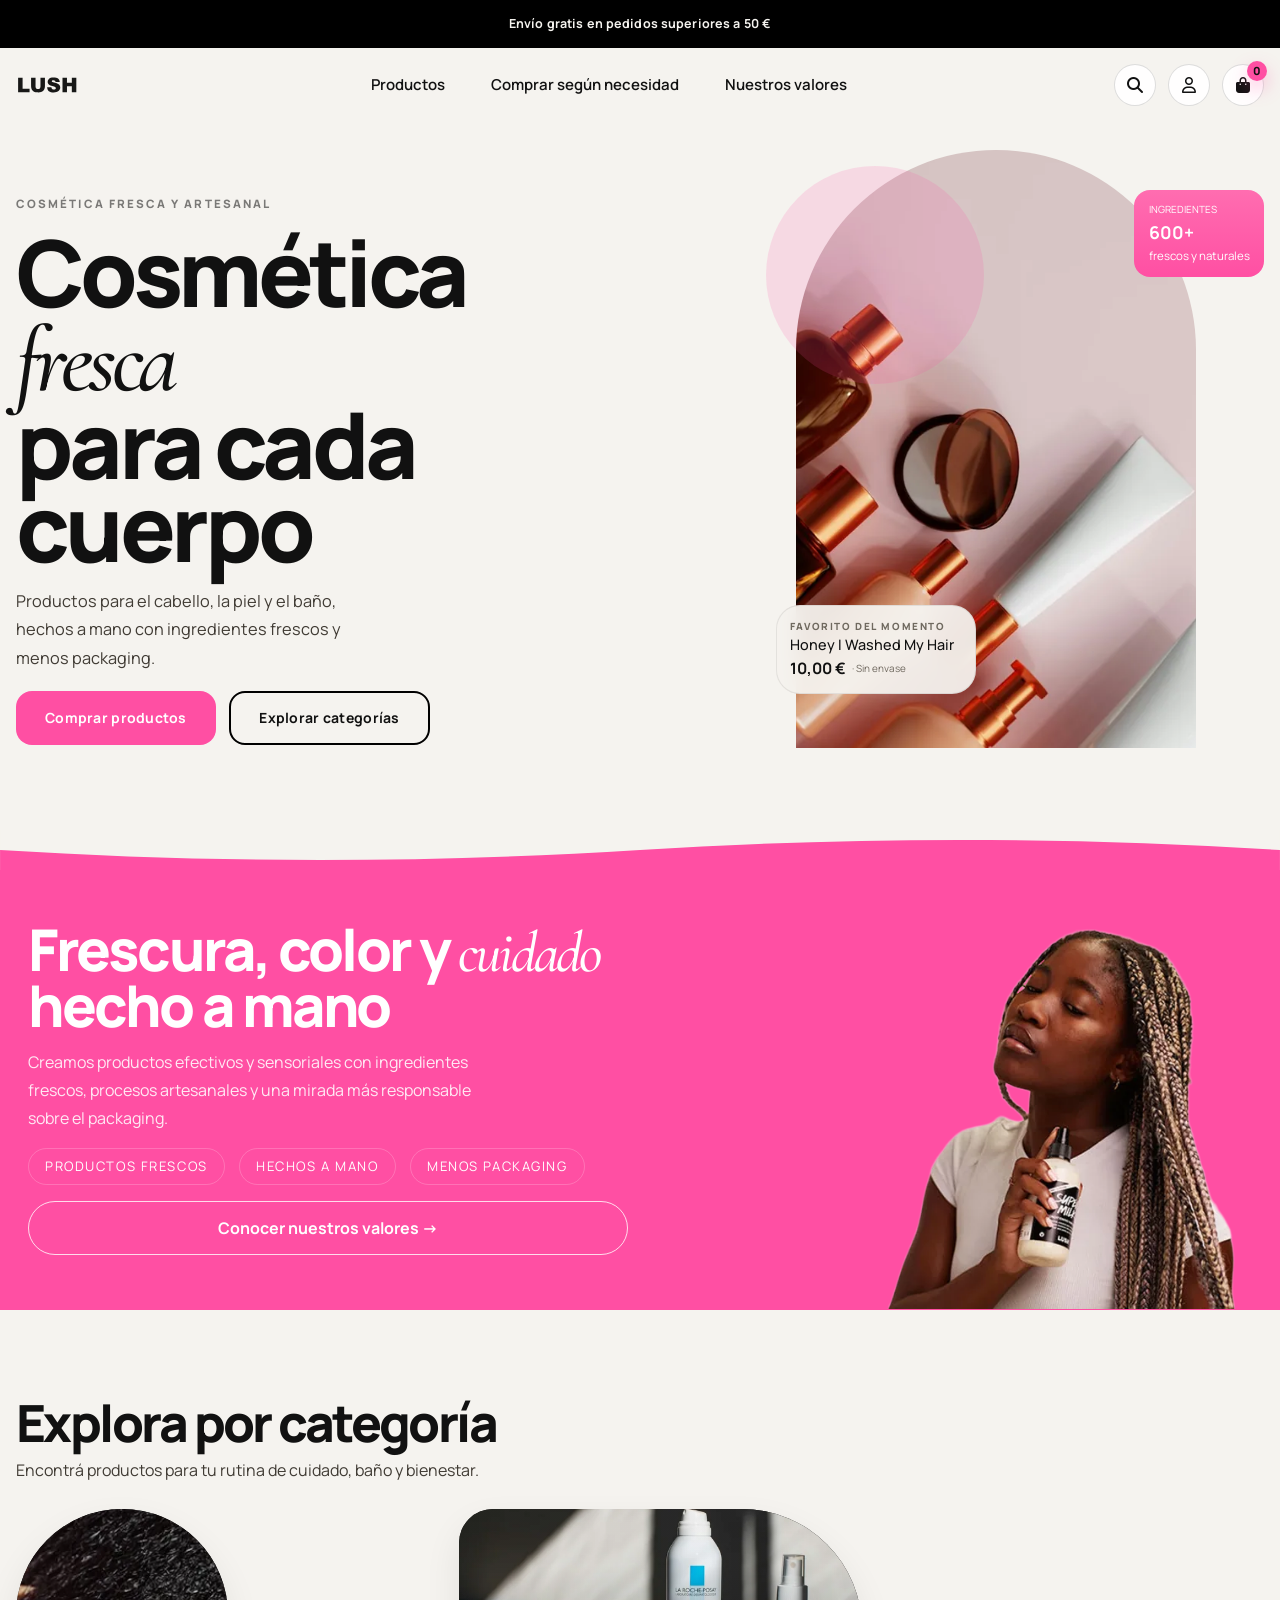
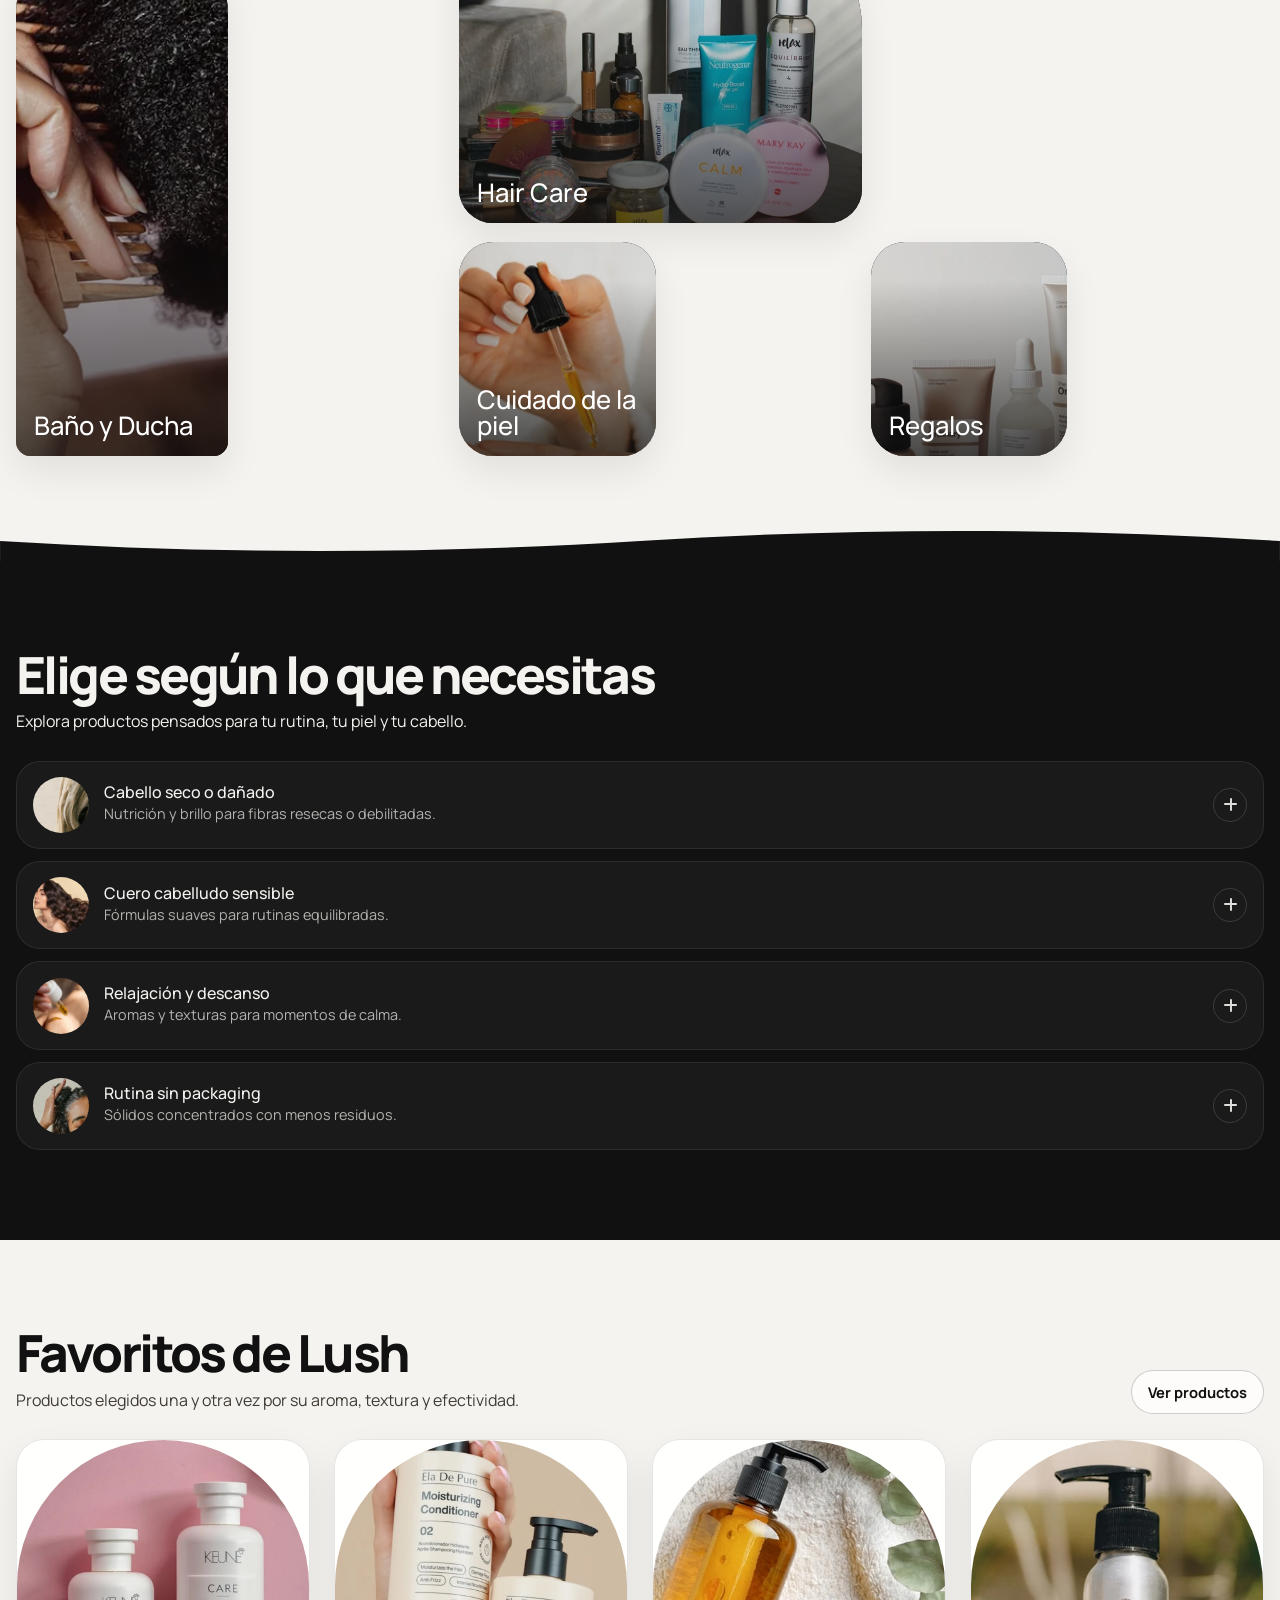
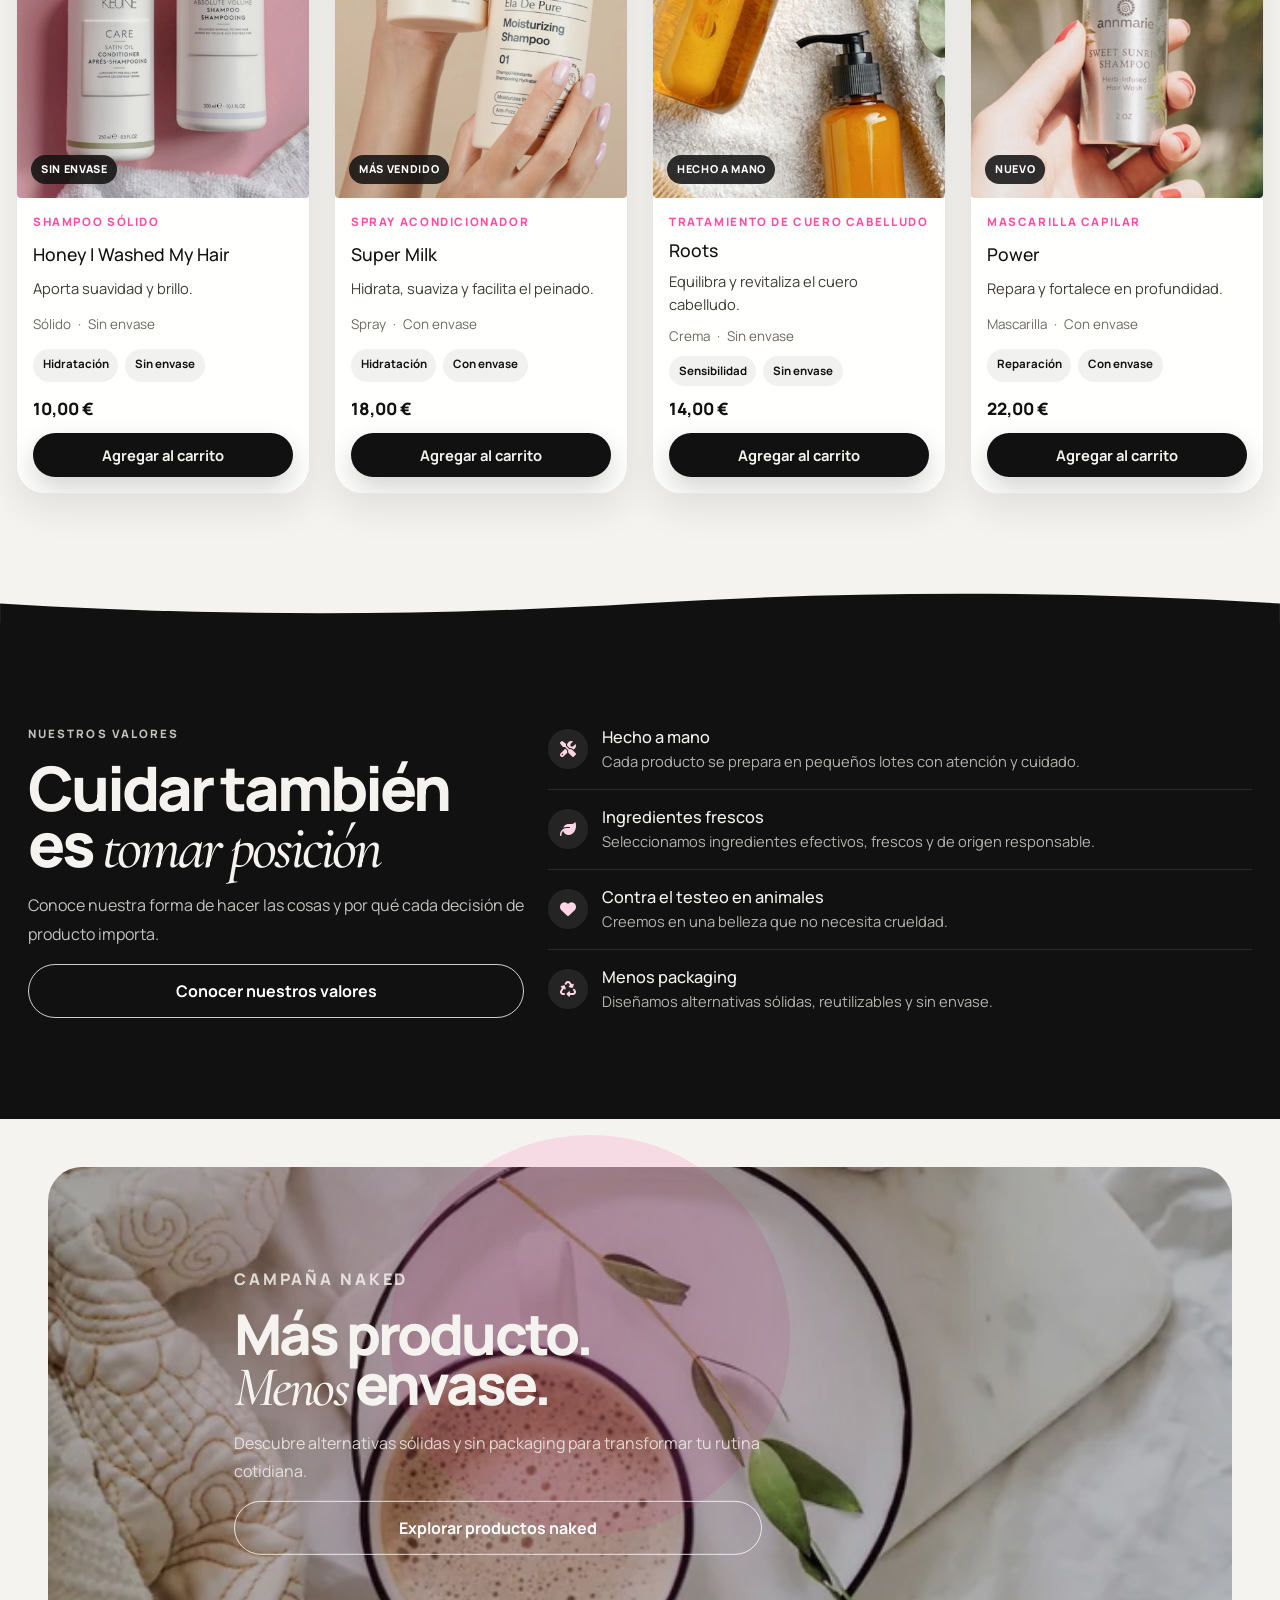
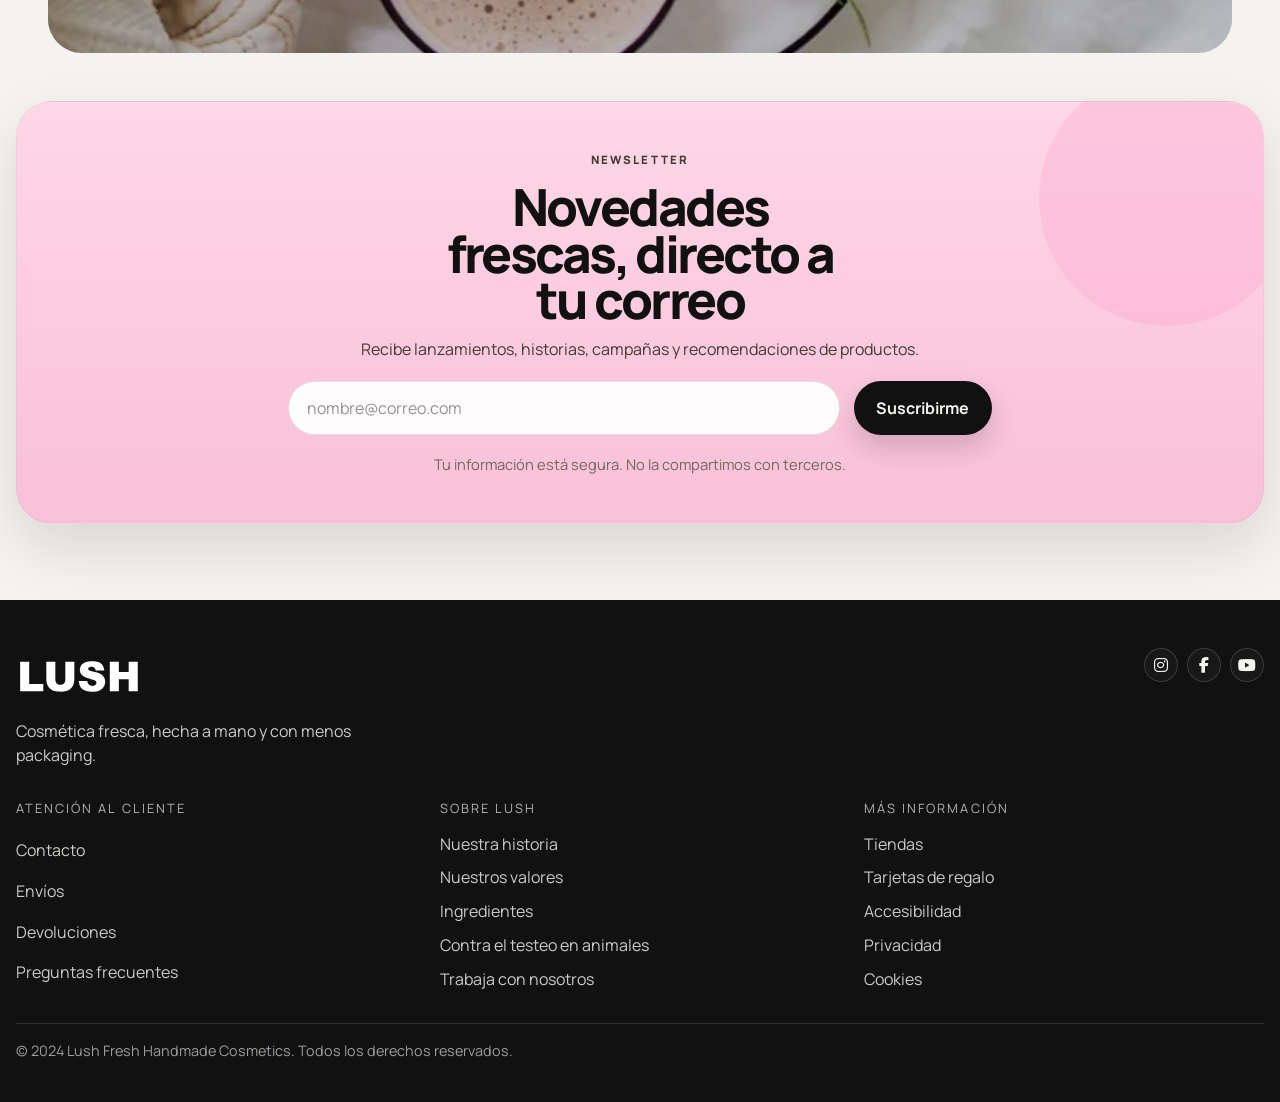
==== commit 4638bddd: "Cambios de Kim" ====
--- a/index.html
+++ b/index.html
@@ -9,8 +9,9 @@
   <link rel="preconnect" href="https://fonts.googleapis.com">
   <link rel="preconnect" href="https://fonts.gstatic.com" crossorigin>
   <link href="https://fonts.googleapis.com/css2?family=Cormorant+Garamond:ital,wght@0,500;0,600;1,500;1,600&family=Manrope:wght@400;500;600;700;800&display=swap" rel="stylesheet">
+  <link href="https://cdn.jsdelivr.net/npm/bootstrap@5.3.3/dist/css/bootstrap.min.css" rel="stylesheet">
   <link rel="stylesheet" href="https://cdnjs.cloudflare.com/ajax/libs/font-awesome/6.5.2/css/all.min.css" referrerpolicy="no-referrer">
-  <link rel="stylesheet" href="css/styles.css">
+  <link rel="stylesheet" href="css/estilos.css">
 </head>
 <body data-page="home" data-asset-base="">
   <div class="site-overlay" data-overlay hidden></div>
@@ -23,14 +24,14 @@
     </div>
 
     <div class="shell site-header__inner">
-      <h1 class="brand-logo">
+      <h1 class="logo brand-logo">
         <a href="index.html" aria-label="LUSH Cosmetics">
           <span class="sr-only">LUSH Cosmetics</span>
         </a>
       </h1>
 
       <nav class="site-nav site-nav--desktop" aria-label="Principal">
-        <a class="site-nav__link" href="pages/products.html">Productos</a>
+        <a class="site-nav__link" href="secciones/productos.html">Productos</a>
         <a class="site-nav__link" href="#needs">Comprar según necesidad</a>
         <a class="site-nav__link" href="#values">Nuestros valores</a>
       </nav>
@@ -41,7 +42,7 @@
           <span class="sr-only">Abrir menú</span>
         </button>
 
-        <a class="icon-button icon-button--search" href="pages/products.html#catalog" aria-label="Buscar productos">
+        <a class="icon-button icon-button--search" href="secciones/productos.html#catalog" aria-label="Buscar productos">
           <i class="fa-solid fa-magnifying-glass" aria-hidden="true"></i>
         </a>
 
@@ -68,7 +69,7 @@
       </div>
 
       <div class="mobile-menu__links">
-        <a href="pages/products.html">Productos</a>
+        <a href="secciones/productos.html">Productos</a>
         <a href="#categories">Explora por categoría</a>
         <a href="#needs">Elige según lo que necesitas</a>
         <a href="#values">Nuestros valores</a>
@@ -76,7 +77,7 @@
       </div>
 
       <div class="mobile-menu__actions">
-        <a class="button button--ghost button--full" href="pages/products.html#catalog">Buscar productos</a>
+        <a class="button button--ghost button--full" href="secciones/productos.html#catalog">Buscar productos</a>
         <button class="button button--ghost button--full" type="button" data-account-button>Mi cuenta</button>
       </div>
     </div>
@@ -109,8 +110,8 @@
 
   <main>
     <section class="hero hero--home">
-      <div class="shell hero__grid hero__grid--home">
-        <div class="hero__copy">
+      <div class="shell hero__grid hero__grid--home row align-items-center g-5">
+        <div class="hero__copy col-12 col-lg-5">
           <p class="eyebrow">Cosmética fresca y artesanal</p>
           <h2 class="hero__title">
             Cosmética<br>
@@ -123,12 +124,12 @@
             <br>menos packaging.</p>
 
           <div class="hero__actions">
-            <a class="button button--accent" href="pages/products.html">Comprar productos</a>
+            <a class="button button--accent" href="secciones/productos.html">Comprar productos</a>
             <a class="button button--outline" href="#categories">Explorar categorías</a>
           </div>
         </div>
 
-        <div class="hero__visual">
+        <div class="hero__visual col-12 col-lg-7">
           <img
           class="hero__visual-image"
           src="assets/webp/imagen-home/home-header-desktop.jpg"
@@ -165,8 +166,8 @@
     <img class="section-break section-break--pink" src="assets/WaveBottom.svg" alt="" aria-hidden="true">
 
     <section class="feature-band">
-      <div class="shell feature-band__grid">
-        <div class="feature-band__copy">
+      <div class="shell feature-band__grid row align-items-center g-5">
+        <div class="feature-band__copy col-12 col-lg-6">
           <h2>Frescura, color y <span class="serif-accent">cuidado</span> hecho a mano</h2>
           <p>Creamos productos efectivos y sensoriales con ingredientes
             <br>frescos, procesos artesanales y una mirada más responsable
@@ -182,7 +183,7 @@
           <a class="button button--light" href="#values">Conocer nuestros valores →</a>
         </div>
 
-        <div class="feature-band__visual">
+        <div class="feature-band__visual col-12 col-lg-6">
           <img
             src="assets/webp/imagen-home/home-bloque-1-desktop.png "
             srcset="assets/webp/imagen-home/home-bloque-1-mobile.png 640w, assets/webp/imagen-home/home-bloque-1-tablet.png 960w, assets/webp/imagen-home/home-bloque-1-desktop.png 1400w"
@@ -195,13 +196,12 @@
 
     <section class="section section--categories" id="categories">
       <div class="shell section-heading section-heading--home">
-        <p class="eyebrow">Explora por categoría</p>
         <h2>Explora por categoría</h2>
-        <p>Encuentra productos pensados para tu rutina de cuidado, baño y bienestar.</p>
-      </div>
-
-      <div class="shell category-grid">
-        <a class="category-card category-card--tall" href="pages/products.html">
+        <p>Encontrá productos para tu rutina de cuidado, baño y bienestar.</p>
+      </div>
+
+      <div class="shell category-grid row g-4">
+        <a class="category-card category-card--tall col-12 col-md-6" href="secciones/productos.html">
           <img
             src="assets/webp/imagen-home/home-bloque-2-1-desktop.webp"
             srcset="assets/webp/imagen-home/home-bloque-2-1-mobile.webp 640w, assets/webp/imagen-home/home-bloque-2-1-tablet.webp 960w, assets/webp/imagen-home/home-bloque-2-1-desktop.webp 1400w"
@@ -209,12 +209,11 @@
             alt="Baño y ducha"
             loading="lazy">
           <div class="category-card__content">
-            <span>Baño y ducha</span>
-            <h3>Cuidado capilar</h3>
-          </div>
-        </a>
-
-        <a class="category-card category-card--wide" href="pages/products.html">
+            <h3>Baño y Ducha</h3>
+          </div>
+        </a>
+
+        <a class="category-card category-card--wide col-12 col-md-6" href="secciones/productos.html">
           <img
             src="assets/webp/imagen-home/home-bloque-2-2-desktop.webp"
             srcset="assets/webp/imagen-home/home-bloque-2-2-mobile.webp 640w, assets/webp/imagen-home/home-bloque-2-2-tablet.webp 960w, assets/webp/imagen-home/home-bloque-2-2-desktop.webp 1400w"
@@ -222,12 +221,11 @@
             alt="Hair care"
             loading="lazy">
           <div class="category-card__content">
-            <span>Hair Care</span>
-            <h3>Fórmulas de uso diario</h3>
-          </div>
-        </a>
-
-        <a class="category-card category-card--small" href="pages/products.html">
+            <h3>Hair Care</h3>
+          </div>
+        </a>
+
+        <a class="category-card category-card--small col-12 col-md-6" href="secciones/productos.html">
           <img
             src="assets/webp/imagen-home/home-bloque-2-3-desktop.webp"
             srcset="assets/webp/imagen-home/home-bloque-2-3-mobile.webp 640w, assets/webp/imagen-home/home-bloque-2-3-tablet.webp 960w, assets/webp/imagen-home/home-bloque-2-3-desktop.webp 1400w"
@@ -235,12 +233,11 @@
             alt="Cuidado de la piel"
             loading="lazy">
           <div class="category-card__content">
-            <span>Cuidado de la piel</span>
-            <h3>Texturas que despiertan</h3>
-          </div>
-        </a>
-
-        <a class="category-card category-card--small" href="pages/products.html">
+            <h3>Cuidado de la piel</h3>
+          </div>
+        </a>
+
+        <a class="category-card category-card--small col-12 col-md-6" href="secciones/productos.html">
           <img
             src="assets/webp/imagen-home/home-bloque-2-4-desktop.webp"
             srcset="assets/webp/imagen-home/home-bloque-2-4-mobile.webp 640w, assets/webp/imagen-home/home-bloque-2-4-tablet.webp 960w, assets/webp/imagen-home/home-bloque-2-4-desktop.webp 1400w"
@@ -248,8 +245,7 @@
             alt="Regalos"
             loading="lazy">
           <div class="category-card__content">
-            <span>Regalos</span>
-            <h3>Detalles listos para sorprender</h3>
+            <h3>Regalos</h3>
           </div>
         </a>
       </div>
@@ -260,7 +256,6 @@
     <section class="section section--needs" id="needs">
       <div class="shell section-heading section-heading--split section-heading--dark">
         <div>
-          <p class="eyebrow eyebrow--light">Elige según lo que necesitas</p>
           <h2>Elige según lo que necesitas</h2>
           <p>Explora productos pensados para tu rutina, tu piel y tu cabello.</p>
         </div>
@@ -337,33 +332,42 @@
       </div>
     </section>
 
-    <img class="section-break section-break--cream" src="assets/wave2_black.svg" alt="" aria-hidden="true">
-
     <section class="section section--favorites">
       <div class="shell section-heading section-heading--split">
         <div>
-          <p class="eyebrow">Favoritos de Lush</p>
           <h2>Favoritos de Lush</h2>
           <p>Productos elegidos una y otra vez por su aroma, textura y efectividad.</p>
         </div>
-        <a class="button button--ghost button--small" href="pages/products.html">Ver productos</a>
-      </div>
-
-      <div class="shell product-grid product-grid--home" data-product-list="honey,super-milk,roots,power" data-card-variant="home"></div>
+        <a class="button button--ghost button--small" href="secciones/productos.html">Ver productos</a>
+      </div>
+
+      <div class="shell catalog-stack">
+        <div class="product-grid product-grid--home row g-4" data-product-list="honey,super-milk,roots,power" data-card-variant="home"></div>
+
+        <div class="catalog-stack-controls" data-home-stack-controls hidden>
+          <button class="catalog-stack-arrow catalog-stack-arrow--prev" type="button" data-home-prev aria-label="Producto anterior">
+            <i class="fa-solid fa-chevron-left" aria-hidden="true"></i>
+          </button>
+          <span class="catalog-stack-position" data-home-stack-position aria-live="polite"></span>
+          <button class="catalog-stack-arrow catalog-stack-arrow--next" type="button" data-home-next aria-label="Producto siguiente">
+            <i class="fa-solid fa-chevron-right" aria-hidden="true"></i>
+          </button>
+        </div>
+      </div>
     </section>
 
     <img class="section-break section-break--dark" src="assets/WaveBottom_black.svg" alt="" aria-hidden="true">
 
     <section class="section section--values" id="values">
-      <div class="shell values-layout">
-        <div class="values-layout__copy">
+      <div class="shell values-layout row align-items-center g-5">
+        <div class="values-layout__copy col-12 col-lg-5">
           <p class="eyebrow eyebrow--light">Nuestros valores</p>
-          <h2>Cuidar también es <span class="serif-accent">tomar</span> posición</h2>
+          <h2>Cuidar también es <span class="serif-accent">tomar posición</span></h2>
           <p>Conoce nuestra forma de hacer las cosas y por qué cada decisión de producto importa.</p>
-          <a class="button button--light" href="pages/products.html">Conocer nuestros valores</a>
-        </div>
-
-        <div class="values-layout__list" aria-label="Valores de marca">
+          <a class="button button--light" href="secciones/productos.html">Conocer nuestros valores</a>
+        </div>
+
+        <div class="values-layout__list col-12 col-lg-7" aria-label="Valores de marca">
           <article class="value-row">
             <span class="value-row__icon"><i class="fa-solid fa-screwdriver-wrench"></i></span>
             <div class="value-row__copy">
@@ -413,15 +417,13 @@
           <p class="eyebrow eyebrow--light">Campaña naked</p>
           <h2>Más producto. <span class="serif-accent">Menos</span> envase.</h2>
           <p>Descubre alternativas sólidas y sin packaging para transformar tu rutina cotidiana.</p>
-          <a class="button button--light" href="pages/products.html">Explorar productos naked</a>
+          <a class="button button--light" href="secciones/productos.html">Explorar productos naked</a>
         </div>
       </div>
       <img class="decor-ellipse decor-ellipse--campaign" src="assets/pink_elipse.svg" alt="" aria-hidden="true">
 
 
     </section>
-
-    <img class="section-break section-break--pink" src="assets/WaveBottom.svg" alt="" aria-hidden="true">
 
     <section class="newsletter" id="newsletter">
       <div class="shell newsletter__panel">
@@ -445,8 +447,6 @@
   </main>
 
   <footer class="site-footer">
-    <img class="section-break section-break--footer" src="assets/WaveTop_black.svg" alt="" aria-hidden="true">
-
     <div class="shell site-footer__inner">
       <div class="site-footer__top">
         <div class="site-footer__brand">
@@ -463,7 +463,7 @@
 
       <div class="site-footer__columns">
         <div class="footer-column">
-          <h3>Atención al cliente</h3>
+          <p class="footer-column__title">Atención al cliente</p>
           <a href="#">Contacto</a>
           <a href="#">Envíos</a>
           <a href="#">Devoluciones</a>
@@ -471,7 +471,7 @@
         </div>
 
         <div class="footer-column">
-          <h3>Sobre Lush</h3>
+          <p class="footer-column__title">Sobre Lush</p>
           <a href="#values">Nuestra historia</a>
           <a href="#values">Nuestros valores</a>
           <a href="#values">Ingredientes</a>
@@ -480,7 +480,7 @@
         </div>
 
         <div class="footer-column">
-          <h3>Más información</h3>
+          <p class="footer-column__title">Más información</p>
           <a href="#">Tiendas</a>
           <a href="#">Tarjetas de regalo</a>
           <a href="#">Accesibilidad</a>
--- a/css/estilos.css
+++ b/css/estilos.css
@@ -0,0 +1,1637 @@
+:root {
+  --bg: #f5f3ef;
+  --bg-soft: #ece6dd;
+  --ink: #111111;
+  --cream: #f5f3ef;
+  --cream-2: #ede7de;
+  --text: #403b34;
+  --muted: #6f695f;
+  --line: rgba(17, 17, 17, 0.12);
+  --line-strong: rgba(17, 17, 17, 0.2);
+  --line-light: rgba(255, 255, 255, 0.08);
+  --pink: #ff4fa3;
+  --pink-strong: #ff3d99;
+  --pink-soft: #ffd4e5;
+  --pink-panel: #f8bfd6;
+  --black: #111111;
+  --shell: 1400px;
+  --shadow: 0 24px 60px rgba(17, 17, 17, 0.12);
+  --shadow-soft: 0 16px 36px rgba(17, 17, 17, 0.08);
+  --radius-xl: 40px;
+  --radius-lg: 32px;
+  --radius-md: 24px;
+  --radius-sm: 18px;
+}
+*,
+*::before,
+*::after { box-sizing: border-box; }
+html { scroll-behavior: smooth; }
+body {
+  margin: 0;
+  background: var(--bg);
+  color: var(--ink);
+  font-family: "Manrope", system-ui, -apple-system, BlinkMacSystemFont, "Segoe UI", sans-serif;
+  line-height: 1.5;
+  overflow-x: clip;
+}
+img {
+  display: block;
+  max-width: 100%;
+}
+a { color: inherit; text-decoration: none; }
+button,
+input,
+select,
+textarea { font: inherit; }
+button { cursor: pointer; }
+main { display: block; }
+.sr-only {
+  position: absolute;
+  width: 1px;
+  height: 1px;
+  padding: 0;
+  margin: -1px;
+  overflow: hidden;
+  clip: rect(0, 0, 0, 0);
+  white-space: nowrap;
+  border: 0;
+}
+.shell { width: min(100% - 48px, 1400px); margin-inline: auto; }
+.row.shell { --bs-gutter-x: 1.5rem; }
+.row > .category-card,
+.row > .seller-card,
+.row > .combo-card { padding-inline: 0; }
+.product-grid > div,
+.catalog-grid > div { display: flex; }
+.product-grid .product-card,
+.catalog-grid .product-card { width: 100%; }
+.site-overlay {
+  position: fixed;
+  inset: 0;
+  z-index: 60;
+  background: rgba(17, 17, 17, 0.52);
+  backdrop-filter: blur(10px);
+  opacity: 0;
+  visibility: hidden;
+  pointer-events: none;
+  transition: opacity 0.25s ease, visibility 0.25s ease;
+}
+body.menu-open .site-overlay,
+body.cart-open .site-overlay,
+body.filters-open .site-overlay {
+  opacity: 1;
+  visibility: visible;
+  pointer-events: auto;
+}
+body.menu-open,
+body.cart-open,
+body.filters-open { overflow: hidden; }
+.eyebrow {
+  margin: 0;
+  color: rgba(0,0,0, 0.5);
+  font-size: 0.72rem;
+  font-weight: 800;
+  letter-spacing: 0.18em;
+  text-transform: uppercase;
+}
+.eyebrow--light { color: rgba(255, 255, 255, 0.82); }
+.eyebrow--small { font-size: 0.66rem; }
+.serif-accent {
+  font-family: "Cormorant Garamond", Georgia, serif;
+  font-style: italic;
+  font-weight: 500;
+}
+.section-heading {
+  display: grid;
+  gap: 0.7rem;
+  margin-bottom: 1.6rem;
+}
+.section-heading h2,
+.hero__title,
+.feature-band__copy h2,
+.values-layout__copy h2,
+.campaign__copy h2,
+.newsletter__copy h2 {
+  margin: 0;
+  font-weight: 800;
+  letter-spacing: -0.05em;
+  line-height: 0.9;
+}
+.section-heading h2 { font-size: clamp(2rem, 4vw, 3.8rem); }
+.section-heading p {
+  margin: 0;
+  max-width: 56rem;
+  color: var(--text);
+  font-size: 1rem;
+  line-height: 1.7;
+}
+.section-heading--split {
+  display: flex;
+  align-items: end;
+  justify-content: space-between;
+  gap: 1.25rem;
+}
+.section-heading--split > div { display: grid; gap: 0.7rem; }
+.section-heading--dark h2,
+.section-heading--dark p { color: var(--cream); }
+.section-heading--home h2 { max-width: 16ch; }
+.button {
+  display: inline-flex;
+  align-items: center;
+  justify-content: center;
+  gap: 0.55rem;
+  min-height: 54px;
+  padding: 0 1.35rem;
+  border-radius: 999px;
+  border: 1px solid transparent;
+  background: transparent;
+  color: var(--ink);
+  font-weight: 700;
+  text-align: center;
+  transition: transform 0.2s ease, background-color 0.2s ease, border-color 0.2s ease, color 0.2s ease;
+}
+.button:hover,
+.button:focus-visible { transform: translateY(-1px); }
+.button--primary {
+  background: var(--ink);
+  color: var(--cream);
+  box-shadow: 0 12px 28px rgba(17, 17, 17, 0.18);
+}
+.button--primary:hover,
+.button--primary:focus-visible { background: #000; }
+.button--accent {
+  display: flex;
+  padding: 16px 28px;
+  flex-direction: column;
+  justify-content: center;
+  align-items: center;
+  align-self: stretch;
+  border-radius: 16px;
+  font-size: 14px;
+  line-height: 1.2;
+  letter-spacing: 0.02em;
+  background: #FF4FA3;
+  color: #fff;
+}
+.button--accent:hover,
+.button--accent:focus-visible { background: var(--pink-strong); }
+.button--outline {
+  display: flex;
+  padding: 16px 28px;
+  flex-direction: column;
+  justify-content: center;
+  align-items: center;
+  align-self: stretch;
+  border-radius: 16px;
+  border: 2px solid #000;
+  background: transparent;
+  font-size: 14px;
+  line-height: 1.2;
+  letter-spacing: 0.02em;
+  color: var(--ink);
+}
+.button--ghost {
+  border-color: var(--line-strong);
+  background: rgba(255, 255, 255, 0.74);
+  color: var(--ink);
+}
+.button--outline:hover,
+.button--outline:focus-visible {
+  background: #fff;
+  color: #000;
+  box-shadow: 0 8px 20px rgba(0,0,0,0.08);
+  transform: translateY(-2px);
+}
+.button--ghost:hover,
+.button--ghost:focus-visible { background: #fff; }
+.button--light { color: #fff; border-color: rgba(255, 255, 255, 0.8); }
+.button--light:hover,
+.button--light:focus-visible { background: #fff9fd; }
+.button--full { width: 100%; }
+.button--small {
+  min-height: 44px;
+  padding-inline: 1rem;
+  font-size: 0.92rem;
+}
+.icon-button {
+  width: 42px;
+  height: 42px;
+  display: inline-flex;
+  align-items: center;
+  justify-content: center;
+  position: relative;
+  border-radius: 999px;
+  border: 1px solid rgba(17, 17, 17, 0.14);
+  background: rgba(255, 255, 255, 0.92);
+  color: var(--ink);
+  transition: transform 0.2s ease, background-color 0.2s ease, border-color 0.2s ease;
+}
+.icon-button:hover,
+.icon-button:focus-visible {
+  transform: translateY(-1px);
+  background: #fff;
+  border-color: rgba(17, 17, 17, 0.2);
+}
+.icon-button--menu { display: none; }
+.icon-button--close { background: rgba(17, 17, 17, 0.08); border-color: rgba(17, 17, 17, 0.1); }
+.cart-badge {
+  position: absolute;
+  top: -4px;
+  right: -4px;
+  min-width: 20px;
+  height: 20px;
+  padding-inline: 0.35rem;
+  border-radius: 999px;
+  background: var(--pink);
+  color: #111;
+  font-size: 0.7rem;
+  font-weight: 800;
+  display: inline-flex;
+  align-items: center;
+  justify-content: center;
+  box-shadow: 0 8px 18px rgba(255, 79, 163, 0.35);
+}
+.field input,
+.search-input input,
+.catalog-sort select,
+.filters-search input {
+  border: 1px solid var(--line);
+  background: rgba(255, 255, 255, 0.9);
+  color: var(--ink);
+  box-shadow: inset 0 1px 0 rgba(255, 255, 255, 0.55);
+}
+.field input:focus,
+.search-input input:focus,
+.catalog-sort select:focus,
+.filters-search input:focus { outline: 2px solid rgba(255, 79, 163, 0.22); outline-offset: 2px; }
+/* Header */
+.site-header { position: relative; z-index: 70; }
+.announcement-bar { color: var(--cream); background: #000; }
+.announcement-bar__inner {
+  min-height: 48px;
+  display: flex;
+  align-items: center;
+  justify-content: center;
+  text-align: center;
+  font-size: 0.78rem;
+  font-weight: 700;
+  letter-spacing: 0.01em;
+}
+.site-header__inner {
+  display: grid;
+  grid-template-columns: auto minmax(0, 1fr) auto;
+  align-items: center;
+  gap: 1.5rem;
+  min-height: 74px;
+  padding-block: 0.7rem;
+}
+.logo,
+.brand-logo {
+  width: 88px;
+  height: 28px;
+  margin: 0;
+  background: url("../assets/lush_logo.svg") left center / contain no-repeat;
+  overflow: hidden;
+  text-indent: -9999px;
+}
+.brand-logo a {
+  display: block;
+  width: 100%;
+  height: 100%;
+  text-indent: 0;
+}
+.site-nav--desktop {
+  display: flex;
+  align-items: center;
+  justify-content: center;
+  gap: 1rem;
+  flex-wrap: wrap;
+}
+.site-nav__link {
+  padding: 0.45rem 0.95rem;
+  border-radius: 999px;
+  font-size: 0.94rem;
+  font-weight: 600;
+  color: var(--ink);
+  transition: transform 0.2s ease, background-color 0.2s ease;
+}
+.site-nav__link:hover,
+.site-nav__link:focus-visible { transform: translateY(-1px); background: rgba(17, 17, 17, 0.05); }
+.site-nav__link[aria-current="page"] { background: rgba(17, 17, 17, 0.08); }
+.site-actions {
+  display: flex;
+  align-items: center;
+  justify-content: end;
+  gap: 0.75rem;
+}
+/* Overlays and drawers */
+.mobile-menu {
+  position: fixed;
+  inset: 0;
+  z-index: 75;
+  display: flex;
+  justify-content: flex-end;
+  padding-top: clamp(5.4rem, 10vh, 7rem);
+  background: rgba(17, 17, 17, 0.58);
+  backdrop-filter: blur(10px);
+  opacity: 0;
+  visibility: hidden;
+  pointer-events: none;
+  transition: opacity 0.25s ease, visibility 0.25s ease;
+}
+.mobile-menu.is-open {
+  opacity: 1;
+  visibility: visible;
+  pointer-events: auto;
+}
+.mobile-menu__panel {
+  width: min(100%, 420px);
+  margin-left: auto;
+  display: grid;
+  gap: 1.1rem;
+  padding: 1.25rem;
+  max-height: calc(100vh - 5.25rem);
+  overflow: auto;
+  background: var(--bg);
+  border-radius: 28px 0 0 28px;
+  box-shadow: var(--shadow);
+}
+.mobile-menu__header {
+  display: flex;
+  align-items: center;
+  justify-content: space-between;
+  gap: 1rem;
+  font-size: 1.05rem;
+  font-weight: 700;
+}
+.mobile-menu__links { display: grid; gap: 0.5rem; }
+.mobile-menu__links a {
+  padding: 0.95rem 1rem;
+  border-radius: 18px;
+  border: 1px solid var(--line);
+  background: rgba(255, 255, 255, 0.72);
+  font-weight: 600;
+}
+.mobile-menu__links a[aria-current="page"] { background: rgba(17, 17, 17, 0.08); }
+.mobile-menu__actions { display: grid; gap: 0.8rem; }
+.cart-drawer {
+  position: fixed;
+  inset: 0;
+  z-index: 80;
+  display: flex;
+  justify-content: flex-end;
+  background: rgba(17, 17, 17, 0.52);
+  backdrop-filter: blur(10px);
+  opacity: 0;
+  visibility: hidden;
+  pointer-events: none;
+  transition: opacity 0.25s ease, visibility 0.25s ease;
+}
+.cart-drawer.is-open {
+  opacity: 1;
+  visibility: visible;
+  pointer-events: auto;
+}
+.cart-drawer__panel {
+  width: min(100%, 440px);
+  margin-left: auto;
+  display: grid;
+  grid-template-rows: auto minmax(0, 1fr) auto;
+  gap: 1rem;
+  padding: 1.25rem;
+  max-height: calc(100vh - 4rem);
+  overflow: hidden;
+  background: var(--bg);
+  border-radius: 28px 0 0 28px;
+  box-shadow: var(--shadow);
+}
+.cart-drawer__header {
+  display: flex;
+  align-items: flex-start;
+  justify-content: space-between;
+  gap: 1rem;
+}
+.cart-drawer__header h2,
+.filters-panel__header h2 {
+  margin: 0;
+  font-size: 1.22rem;
+  line-height: 1.05;
+}
+.cart-drawer__content {
+  display: grid;
+  gap: 0.85rem;
+  overflow: auto;
+  padding-right: 0.2rem;
+}
+.cart-drawer__summary {
+  display: grid;
+  gap: 0.7rem;
+  padding-top: 0.35rem;
+  border-top: 1px solid var(--line);
+}
+.cart-drawer__totals {
+  display: flex;
+  align-items: center;
+  justify-content: space-between;
+  gap: 1rem;
+  font-size: 1rem;
+  font-weight: 700;
+}
+.cart-drawer__shipping {
+  margin: 0;
+  color: var(--muted);
+  font-size: 0.92rem;
+}
+.cart-empty {
+  padding: 1rem;
+  border-radius: 22px;
+  border: 1px dashed var(--line);
+  background: rgba(255, 255, 255, 0.82);
+  color: var(--text);
+}
+.cart-item {
+  display: grid;
+  grid-template-columns: 74px minmax(0, 1fr) auto;
+  gap: 0.8rem;
+  align-items: center;
+  padding: 0.75rem;
+  border: 1px solid var(--line);
+  border-radius: 22px;
+  background: rgba(255, 255, 255, 0.9);
+}
+.cart-item__image {
+  width: 74px;
+  height: 74px;
+  border-radius: 18px;
+  object-fit: cover;
+  background: #eee;
+}
+.cart-item__body { display: grid; gap: 0.35rem; }
+.cart-item__body h3 {
+  margin: 0;
+  font-size: 0.98rem;
+  line-height: 1.08;
+}
+.cart-item__meta {
+  margin: 0;
+  color: var(--muted);
+  font-size: 0.84rem;
+}
+.cart-item__footer {
+  display: grid;
+  justify-items: end;
+  gap: 0.35rem;
+}
+.cart-item__price { font-weight: 800; }
+.cart-item__controls {
+  display: inline-flex;
+  align-items: center;
+  gap: 0.35rem;
+}
+.cart-item__controls button {
+  width: 32px;
+  height: 32px;
+  border-radius: 999px;
+  border: 1px solid var(--line);
+  background: #fff;
+  display: inline-flex;
+  align-items: center;
+  justify-content: center;
+}
+/* Shared section rhythm */
+.section { padding: clamp(4rem, 7vw, 6.5rem) 0; }
+/* Home hero */
+.hero { position: relative; overflow: clip; }
+.hero--home { padding-top: 1.75rem;
+    padding-bottom: 40px; }
+.hero__copy {
+  display: grid;
+  gap: 1.15rem;
+  padding: 1rem 0;
+}
+.hero__title { font-size: clamp(3.7rem, 7.2vw, 6.8rem); max-width: 10ch; }
+.hero__title--products { font-size: clamp(3.8rem, 7vw, 6.4rem); }
+.hero__lead {
+  margin: 0;
+  max-width: 34rem;
+  color: var(--text);
+  font-size: 1.02rem;
+  line-height: 1.75;
+}
+.hero__lead--secondary { margin-top: -0.2rem; }
+.hero__actions {
+  display: flex;
+  flex-wrap: wrap;
+  gap: 0.85rem;
+}
+.hero__visual {
+  position: relative;  
+  max-width: 480px;
+  height: 640px;
+  margin-left:auto;
+}
+.hero__visual-content {
+  display: flex;
+  width: 128px;
+  height: 128px;
+}
+.hero__visual-image {
+  overflow: hidden;
+  border-radius: 250px 250px 0px 0px;  
+  width: 100%;
+  height: 100%;
+  object-fit: cover;
+}
+.hero__visual--products {
+  min-height: clamp(26rem, 46vw, 36rem);
+  border-radius: 42px 180px 42px 42px;
+  background: linear-gradient(90deg, rgba(245, 243, 239, 0.94) 0%, rgba(245, 243, 239, 0.64) 35%, rgba(255, 79, 163, 0.38) 100%);
+}
+.hero__visual--products .hero__visual-image { mix-blend-mode: normal; }
+.decor-ellipse {
+  position: absolute;
+  pointer-events: none;
+  user-select: none;
+}
+.hero__visual .decor-ellipse {
+  left: -120px;
+  top:55px;
+  pointer-events: none;
+  user-select: none;
+}
+.decor-ellipse--hero {
+  top: 1rem;
+  left: 8%;
+  width: clamp(9rem, 17vw, 15rem);
+  opacity: 0.78;
+}
+.decor-ellipse--products {
+  top: 1rem;
+  right: 1rem;
+  width: clamp(8rem, 15vw, 14rem);
+  opacity: 0.55;
+}
+.decor-ellipse--campaign {
+  top: 1rem;
+  right: 490px;
+  width: 400px;
+  opacity: 0.75;
+}
+.hero__tag {
+  position: absolute;
+  top: 40px;
+  right: 0;
+  display: grid;
+  gap: 0.5rem;
+  min-width: 88px;
+  padding: 0.9rem;
+  border-radius: 16px;
+  background: linear-gradient(180deg, #ff6db0, #ff4fa3);
+  color: #fff;
+  }
+.hero__tag strong { font-size: 1.1rem; line-height: 1; }
+.hero__tag span { font-size: 0.72rem; line-height: 1.15; }
+.hero__tag span:first-of-type { font-size: 0.62rem; }
+.hero__floating-card {
+  position: absolute;
+  left: -172px;
+  bottom: 6rem;
+  width: 210px;
+  padding: 0.85rem;
+  border-radius: 24px;
+  border: 1px solid rgba(17, 17, 17, 0.08);
+  background: rgba(245, 243, 239, 0.94);
+  backdrop-filter: blur(10px);
+}
+.hero__floating-card img {
+  width: 84px;
+  height: 84px;
+  object-fit: cover;
+  border-radius: 18px;
+}
+.hero__floating-copy {
+  display: grid;
+  gap: 0.25rem;
+  align-content: center;
+}
+.hero__floating-copy h3,
+.hero__floating-copy p { margin: 0; }
+.hero__floating-kicker {
+  color: rgba(0, 0, 0, 0.35);
+  font-size: 10px;
+  font-weight: 800;
+  letter-spacing: 0.16em;
+  text-transform: uppercase;
+}
+.hero__floating-meta {
+  display: inline-flex;
+  gap: 0.4rem;
+  align-items: center;
+}
+.hero__floating-copy h3 { font-size: 0.90rem; line-height: 1.06; }
+.hero__floating-copy p { color: var(--muted); font-size: 0.62rem; }
+.hero__floating-copy strong { font-size: 0.98rem; }
+
+/* Feature band */
+.feature-band {
+  background: var(--pink);
+  color: #fff;
+  padding: clamp(3.4rem, 2vw, 5rem) 0;
+}
+
+.feature-band__copy {
+  display: grid;
+  gap: 1rem;
+  max-width: 42rem;
+}
+.feature-band__copy h2 { font-size: clamp(2.2rem, 4.5vw, 4.35rem); }
+.feature-band__copy p {
+  margin: 0;
+  max-width: 33rem;
+  line-height: 1.75;
+  color: rgba(255, 255, 255, 0.88);
+}
+.feature-band__facts {
+  display: flex;
+  flex-wrap: wrap;
+  gap: 0.9rem;
+  padding: 0;
+  margin: 0;
+  list-style: none;
+  color: #fff;
+  font-size: 0.82rem;
+  letter-spacing: 0.12em;
+  text-transform: uppercase;
+}
+.feature-band__facts li {
+  display: flex;
+  padding: 8px 16px;
+  flex-direction: column;
+  align-items: flex-start;
+  align-self: stretch;
+  border-radius: 33554400px;
+  border: 1px solid rgba(255, 255, 255, 0.20);
+}
+.feature-band__visual {
+  align-self: end;
+  display: flex;
+  position: relative;
+  justify-content: flex-end;
+}
+.feature-band__visual img {
+    position:absolute;
+    right: -14px;
+    bottom: -54px;
+    width: 540px;
+    height:auto;
+    max-width:none;
+    filter: saturate(1.02);
+}
+/* Categories */
+
+.category-grid {
+    display: grid;
+    grid-template-columns: 1.08fr 1fr 1fr;
+    grid-template-rows: 314px 214px;
+    gap: 1.15rem;
+}
+
+.category-card {
+  position: relative;
+  min-height: 100%;
+  overflow: hidden;
+  border-radius: 34px;
+  background: var(--ink);
+  color: #fff;
+  box-shadow: var(--shadow-soft);
+}
+.category-card img {
+  position: absolute;
+  inset: 0;
+  width: 100%;
+  height: 100%;
+  object-fit: cover;
+  transition: transform 0.5s ease;
+}
+.category-card::after {
+  content: "";
+  position: absolute;
+  inset: 0;
+  background: linear-gradient(180deg, rgba(17, 17, 17, 0.02) 18%, rgba(17, 17, 17, 0.72) 100%);
+}
+.category-card__content {
+  position: absolute;
+  inset: auto 0 0;
+  z-index: 1;
+  display: grid;
+  gap: 0.3rem;
+  padding: 1.1rem 1.15rem;
+}
+.category-card__content span {
+  color: rgba(255, 255, 255, 0.78);
+  font-size: 0.74rem;
+  font-weight: 800;
+  letter-spacing: 0.16em;
+  text-transform: uppercase;
+}
+.category-card__content h3 {
+  margin: 0;
+  font-size: clamp(1.05rem, 2vw, 1.9rem);
+  line-height: 1;
+  max-width: 12ch;
+}
+.category-card:hover img,
+.category-card:focus-visible img { transform: scale(1.04); }
+.category-card--tall { grid-row: 1 / span 2; border-radius: 250px 250px 34px 34px; }
+.category-card--wide { grid-column: 2 / span 2; border-radius: 34px 120px 34px 34px; }
+.category-card--small { border-radius: 34px; }
+
+/* Dark row sections */
+.section--needs,
+.section--values { background: var(--black); color: var(--cream); }
+.section--combo { background: var(--cream-2); }
+.row-list { display: grid; gap: 0.8rem; }
+.row-card {
+  display: grid;
+  grid-template-columns: 56px minmax(0, 1fr) auto;
+  gap: 0.95rem;
+  align-items: center;
+  width: 100%;
+  padding: 0.95rem 1rem;
+  border: 1px solid var(--line-light);
+  border-radius: 24px;
+  background: rgba(255, 255, 255, 0.04);
+  color: inherit;
+  text-align: left;
+  transition: transform 0.2s ease, background-color 0.2s ease, border-color 0.2s ease;
+}
+.row-card:hover,
+.row-card:focus-visible {
+  transform: translateY(-1px);
+  border-color: rgba(255, 255, 255, 0.14);
+  background: rgba(255, 255, 255, 0.06);
+}
+.row-card img {
+  width: 56px;
+  height: 56px;
+  border-radius: 999px;
+  object-fit: cover;
+}
+.row-card__copy { display: grid; gap: 0.15rem; }
+.row-card__copy h3 {
+  margin: 0;
+  font-size: 1rem;
+  line-height: 1.1;
+}
+.row-card__copy p {
+  margin: 0;
+  color: rgba(245, 243, 239, 0.7);
+  font-size: 0.9rem;
+  line-height: 1.45;
+}
+.row-card__action {
+  width: 34px;
+  height: 34px;
+  display: inline-flex;
+  align-items: center;
+  justify-content: center;
+  border-radius: 999px;
+  border: 1px solid rgba(255, 255, 255, 0.14);
+  color: rgba(245, 243, 239, 0.9);
+}
+.row-list--needs { gap: 0.75rem; }
+.values-layout__copy {
+  display: grid;
+  gap: 1rem;
+  align-content: start;
+}
+.values-layout__copy h2 { font-size: clamp(2.4rem, 4.8vw, 4.3rem); max-width: 12ch; }
+.values-layout__copy p {
+  margin: 0;
+  max-width: 33rem;
+  color: rgba(245, 243, 239, 0.78);
+  line-height: 1.78;
+}
+.values-layout__list { display: grid; gap: 0.2rem; }
+.value-row {
+  display: grid;
+  grid-template-columns: 40px minmax(0, 1fr);
+  gap: 0.85rem;
+  align-items: start;
+  padding: 1rem 0;
+  border-bottom: 1px solid rgba(255, 255, 255, 0.1);
+}
+.value-row:last-child { border-bottom: 0; }
+.value-row__icon {
+  width: 40px;
+  height: 40px;
+  display: inline-flex;
+  align-items: center;
+  justify-content: center;
+  border-radius: 999px;
+  background: rgba(255, 255, 255, 0.08);
+  color: var(--pink-soft);
+}
+.value-row__copy { display: grid; gap: 0.2rem; }
+.value-row__copy h3 {
+  margin: 0;
+  font-size: 1.02rem;
+  line-height: 1.1;
+}
+.value-row__copy p {
+  margin: 0;
+  color: rgba(245, 243, 239, 0.72);
+  font-size: 0.92rem;
+  line-height: 1.55;
+}
+/* Favorites and products cards */
+.product-card {
+  display: flex;
+  flex-direction: column;
+  min-height: 100%;
+  overflow: hidden;
+  border: 1px solid rgba(17, 17, 17, 0.1);
+  border-radius: 28px;
+  background: rgba(255, 255, 255, 0.94);
+  box-shadow: var(--shadow-soft);
+}
+.product-card__media {
+  position: relative;
+  aspect-ratio: 4 / 4.9;
+  overflow: hidden;
+  background: linear-gradient(180deg, rgba(255, 79, 163, 0.08), rgba(255, 255, 255, 0.85));
+  border-radius: 999px 999px 28px 28px;
+}
+.product-card__media img {
+  width: 100%;
+  height: 100%;
+  object-fit: cover;
+  transition: transform 0.55s ease;
+}
+.product-card:hover .product-card__media img { transform: scale(1.04); }
+.product-card__badge {
+  position: absolute;
+  left: 0.9rem;
+  bottom: 0.9rem;
+  z-index: 1;
+  padding: 0.4rem 0.6rem;
+  border-radius: 999px;
+  background: rgba(17, 17, 17, 0.86);
+  color: #fff;
+  font-size: 0.68rem;
+  font-weight: 800;
+  letter-spacing: 0.06em;
+  text-transform: uppercase;
+}
+.product-card__body {
+  display: grid;
+  gap: 0.75rem;
+  flex: 1;
+  padding: 0.95rem 1rem 1rem;
+}
+.product-card__eyebrow {
+  margin: 0;
+  color: var(--pink);
+  font-size: 0.72rem;
+  font-weight: 800;
+  letter-spacing: 0.14em;
+  text-transform: uppercase;
+}
+.product-card__body h3 {
+  margin: 0;
+  font-size: 1.1rem;
+  line-height: 1.05;
+}
+.product-card__description {
+  margin: 0;
+  color: var(--text);
+  font-size: 0.92rem;
+  line-height: 1.55;
+}
+.product-card__meta {
+  display: flex;
+  flex-wrap: wrap;
+  gap: 0.45rem;
+  color: var(--muted);
+  font-size: 0.84rem;
+}
+.product-card__chips {
+  display: flex;
+  flex-wrap: wrap;
+  gap: 0.45rem;
+}
+.product-chip {
+  padding: 0.38rem 0.6rem;
+  border-radius: 999px;
+  background: rgba(17, 17, 17, 0.06);
+  color: var(--ink);
+  font-size: 0.72rem;
+  font-weight: 700;
+}
+.product-card__footer {
+  display: grid;
+  gap: 0.72rem;
+  margin-top: auto;
+}
+.product-card__price { font-size: 1.06rem; font-weight: 800; }
+.product-card__footer .button { width: 100%; }
+.product-grid--home .product-card__body { gap: 0.65rem; }
+.product-grid--home .product-card__description {
+  display: -webkit-box;
+  -webkit-line-clamp: 2;
+  -webkit-box-orient: vertical;
+  overflow: hidden;
+}
+/* Campaign */
+.campaign {
+  position: relative;
+  background: var(--white);
+  color: var(--cream);
+  overflow: hidden;
+  padding: clamp(1.6rem, 4vw, 3rem);
+}
+.campaign__copy {
+  position: absolute;
+  top: 50%;
+  left: 38%;
+  transform: translate(-50%, -50%);
+  display: grid;
+  gap: 1rem;
+  z-index: 1;
+  max-width: 90%;
+}
+.campaign__copy h2 { font-size: clamp(2.2rem, 4.4vw, 4rem); max-width: 11ch; }
+.campaign__copy p {
+  margin: 0;
+  max-width: 33rem;
+  color: rgba(245, 243, 239, 0.82);
+  line-height: 1.75;
+  font-size: clamp(0.9rem, 2vw, 1rem);
+}
+.campaign__visual {
+  position: relative;
+  margin: auto;
+  max-width: 1400px;  
+  max-height: 486px;
+}
+.campaign__visual::before {
+  content: "";
+  position: absolute;
+  inset: 0;
+  background: linear-gradient(135deg, rgba(0, 0, 0, 0.35) 0%, rgba(0, 0, 0, 0.25) 100%), 
+              radial-gradient(circle at 40% 30%, rgba(255, 79, 163, 0.2), transparent 60%);
+  border-radius: 34px;
+  pointer-events: none;
+  z-index: 1;
+}
+.campaign__image {
+  width: 100%;
+  border-radius: clamp(16px, 4vw, 34px);
+  margin: auto;
+  max-height: clamp(280px, 60vw, 486px);
+  object-fit: cover;
+}
+/* Newsletter */
+.newsletter { padding: 0 0 clamp(4rem, 6vw, 5rem); background: var(--bg); }
+.newsletter__panel {
+  position: relative;
+  display: grid;
+  gap: 1.1rem;
+  padding: clamp(1.6rem, 4vw, 3rem);
+  border-radius: 36px;
+  background: linear-gradient(180deg, #ffd7e6 0%, #f9c0d8 100%);
+  border: 1px solid rgba(17, 17, 17, 0.04);
+  box-shadow: var(--shadow);
+  overflow: hidden;
+  text-align: center;
+  justify-items: center;
+}
+.newsletter__panel::after {
+  content: "";
+  position: absolute;
+  top: -2rem;
+  right: -2rem;
+  width: 16rem;
+  height: 16rem;
+  background: url("../assets/pink_elipse.svg") center / contain no-repeat;
+  opacity: 0.55;
+  pointer-events: none;
+}
+.newsletter__copy {
+  display: grid;
+  gap: 0.85rem;
+  max-width: 42rem;
+  justify-items: center;
+}
+.newsletter__copy h2 { font-size: clamp(2rem, 4vw, 3.5rem); max-width: 12ch; }
+.newsletter__copy p {
+  margin: 0;
+  color: var(--text);
+  line-height: 1.75;
+}
+.newsletter__form {
+  width: min(100%, 44rem);
+  display: flex;
+  flex-wrap: wrap;
+  align-items: center;
+  justify-content: center;
+  gap: 0.85rem;
+}
+.field--email { flex: 1 1 20rem; }
+.field--email input {
+  width: 100%;
+  min-height: 54px;
+  padding: 0 1.1rem;
+  border-radius: 999px;
+  border: 1px solid var(--line);
+  background: rgba(255, 255, 255, 0.95);
+  color: var(--ink);
+}
+.field--email input::placeholder { color: rgba(17, 17, 17, 0.45); }
+.newsletter__note {
+  margin: 0;
+  color: var(--muted);
+  font-size: 0.92rem;
+}
+/* Footer */
+.site-footer {
+  background: var(--black);
+  color: var(--cream);
+  padding-bottom: 2.5rem;
+}
+.site-footer__inner {
+  display: grid;
+  gap: 2rem;
+  padding-top: clamp(1.8rem, 4vw, 3rem);
+}
+.site-footer__top {
+  display: flex;
+  align-items: flex-start;
+  justify-content: space-between;
+  gap: 1.5rem;
+}
+.site-footer__brand {
+  display: grid;
+  gap: 0.9rem;
+  max-width: 24rem;
+}
+.site-footer__logo {
+  width: 7.8rem;
+  height: auto;
+  filter: brightness(0) invert(1);
+}
+.site-footer__brand p { margin: 0; color: rgba(245, 243, 239, 0.82); }
+.site-footer__social {
+  display: flex;
+  align-items: center;
+  gap: 0.55rem;
+}
+.site-footer__social a {
+  width: 34px;
+  height: 34px;
+  display: inline-flex;
+  align-items: center;
+  justify-content: center;
+  border-radius: 999px;
+  border: 1px solid rgba(245, 243, 239, 0.16);
+  color: var(--cream);
+  background: rgba(255, 255, 255, 0.03);
+}
+.site-footer__columns {
+  display: grid;
+  grid-template-columns: repeat(3, minmax(0, 1fr));
+  gap: 1.5rem;
+}
+.footer-column { display: grid; gap: 0.62rem; }
+.footer-column__title {
+  margin: 0 0 0.2rem;
+  color: rgba(245, 243, 239, 0.72);
+  font-size: 0.8rem;
+  letter-spacing: 0.16em;
+  text-transform: uppercase;
+}
+.footer-column a { color: var(--cream); opacity: 0.82; }
+.footer-column a:hover,
+.footer-column a:focus-visible { opacity: 1; }
+.site-footer__legal {
+  padding-top: 1rem;
+  border-top: 1px solid rgba(245, 243, 239, 0.14);
+  color: rgba(245, 243, 239, 0.62);
+  font-size: 0.9rem;
+}
+/* Products page */
+.breadcrumb {
+  display: flex;
+  align-items: center;
+  gap: 0.55rem;
+  padding-top: 1rem;
+  color: var(--muted);
+  font-size: 0.92rem;
+}
+.breadcrumb a { color: var(--ink); opacity: 0.76; }
+.hero__copy--products { padding-top: 1.25rem; }
+.hero__grid--products .hero__copy { max-width: 34rem; }
+.seller-card {
+  position: relative;
+  min-height: 16rem;
+  padding: 0;
+  overflow: hidden;
+  border: 1px solid var(--line);
+  background: var(--ink);
+  color: #fff;
+  box-shadow: var(--shadow-soft);
+}
+.seller-card img {
+  position: absolute;
+  inset: 0;
+  width: 100%;
+  height: 100%;
+  object-fit: cover;
+  transition: transform 0.45s ease;
+}
+.seller-card::after {
+  content: "";
+  position: absolute;
+  inset: 0;
+  background: linear-gradient(180deg, rgba(17, 17, 17, 0.04) 22%, rgba(17, 17, 17, 0.66) 100%);
+}
+.seller-card__label {
+  position: absolute;
+  left: 0.9rem;
+  bottom: 0.9rem;
+  z-index: 1;
+  color: rgba(255, 255, 255, 0.92);
+  font-size: 0.74rem;
+  font-weight: 800;
+  letter-spacing: 0.14em;
+  text-transform: uppercase;
+}
+.seller-card__action {
+  position: absolute;
+  right: 0.9rem;
+  bottom: 0.9rem;
+  z-index: 1;
+  width: 34px;
+  height: 34px;
+  display: inline-flex;
+  align-items: center;
+  justify-content: center;
+  border-radius: 999px;
+  border: 1px solid rgba(255, 255, 255, 0.14);
+  color: rgba(255, 255, 255, 0.9);
+  background: rgba(255, 255, 255, 0.06);
+}
+.seller-card:hover img,
+.seller-card:focus-visible img { transform: scale(1.04); }
+.seller-card--one { border-radius: 999px 999px 26px 26px; }
+.seller-card--two { border-radius: 26px 26px 26px 140px; }
+.seller-card--three { border-radius: 26px 140px 26px 26px; }
+.seller-card--four { border-radius: 999px 26px 26px 26px; }
+.catalog-toolbar {
+  display: grid;
+  grid-template-columns: auto minmax(0, 1fr);
+  gap: 1rem;
+  align-items: end;
+  margin-bottom: 1.25rem;
+}
+.catalog-toolbar__count { font-size: 0.98rem; white-space: nowrap; }
+.filters-toggle { display: none; }
+.catalog-sort {
+  justify-self: end;
+  display: grid;
+  gap: 0.35rem;
+  min-width: min(18rem, 100%);
+}
+.catalog-sort__label { font-size: 0.8rem; color: var(--muted); }
+.catalog-sort select {
+  min-height: 54px;
+  padding: 0 1rem;
+  border-radius: 999px;
+  box-shadow: var(--shadow-soft);
+}
+.filters-panel {
+  position: sticky;
+  top: 1.15rem;
+  display: grid;
+  gap: 1rem;
+  padding: 1.15rem;
+  border-radius: 30px;
+  border: 1px solid var(--line);
+  background: rgba(255, 255, 255, 0.85);
+  box-shadow: var(--shadow-soft);
+}
+.filters-panel__close { display: none; }
+.filters-panel__header {
+  display: flex;
+  align-items: flex-start;
+  justify-content: space-between;
+  gap: 1rem;
+}
+.filters-search { display: grid; gap: 0.35rem; }
+.filters-search__label { font-size: 0.8rem; color: var(--muted); }
+.filters-search input {
+  width: 100%;
+  min-height: 50px;
+  padding: 0 1rem;
+  border-radius: 999px;
+}
+.filters-form { display: grid; gap: 0.72rem; }
+.filter-accordion { padding: 0.1rem 0 0; border-top: 1px solid var(--line); }
+.filter-accordion summary {
+  list-style: none;
+  display: flex;
+  align-items: center;
+  justify-content: space-between;
+  gap: 1rem;
+  padding: 0.95rem 0 0.85rem;
+  cursor: pointer;
+  font-size: 0.95rem;
+  font-weight: 800;
+}
+.filter-accordion summary::-webkit-details-marker { display: none; }
+.filter-accordion summary::after {
+  content: "+";
+  color: var(--muted);
+  font-size: 1rem;
+  line-height: 1;
+}
+.filter-accordion[open] summary::after { content: "-"; }
+.filter-accordion__content {
+  display: grid;
+  gap: 0.55rem;
+  padding: 0 0 0.95rem;
+}
+.filter-accordion__content label {
+  display: flex;
+  align-items: center;
+  gap: 0.6rem;
+  color: var(--ink);
+  font-weight: 600;
+  line-height: 1.35;
+}
+.filter-accordion__content input[type="checkbox"],
+.filter-accordion__content input[type="radio"] {
+  accent-color: var(--pink);
+  width: 1rem;
+  height: 1rem;
+  flex: 0 0 auto;
+}
+.filters-form__actions {
+  display: grid;
+  gap: 0.75rem;
+  padding-top: 0.15rem;
+}
+.catalog-results { min-width: 0; }
+.catalog-empty {
+  margin: 1.4rem 0 0;
+  padding: 1rem 1.1rem;
+  border-radius: 22px;
+  border: 1px dashed var(--line);
+  background: rgba(255, 255, 255, 0.84);
+  color: var(--text);
+}
+.guidance-panel {
+  display: grid;
+  gap: 1.05rem;
+  padding: clamp(1.25rem, 3vw, 1.6rem);
+  border-radius: 32px;
+  background: var(--ink);
+  color: var(--cream);
+  box-shadow: var(--shadow);
+}
+.guidance-panel__header {
+  display: flex;
+  align-items: end;
+  justify-content: space-between;
+  gap: 1rem;
+}
+.guidance-panel__header h2 {
+  margin: 0;
+  font-size: clamp(1.8rem, 3vw, 2.8rem);
+  line-height: 1;
+}
+.guidance-panel__header p {
+  margin: 0.5rem 0 0;
+  color: rgba(245, 243, 239, 0.72);
+  max-width: 36rem;
+}
+.guidance-rows { display: grid; gap: 0.75rem; }
+.row-card--dark { background: rgba(255, 255, 255, 0.03); }
+.combo-card {
+  overflow: hidden;
+  border-radius: 24px;
+  border: 1px solid var(--line);
+  background: rgba(255, 255, 255, 0.9);
+  box-shadow: var(--shadow-soft);
+}
+.combo-card img {
+  width: 100%;
+  aspect-ratio: 4 / 3;
+  object-fit: cover;
+}
+.combo-card__copy {
+  display: grid;
+  gap: 0.35rem;
+  padding: 0.95rem 1rem 1.05rem;
+}
+.combo-card__copy h3 {
+  margin: 0;
+  font-size: 1.02rem;
+  line-height: 1.1;
+}
+.combo-card__copy p {
+  margin: 0;
+  color: var(--text);
+  font-size: 0.92rem;
+  line-height: 1.55;
+}
+/* Responsive */
+@media (max-width: 991px) {
+.hero__title { max-width: 11ch; }
+.hero__visual--products { min-height: 26rem; }
+  .category-card--tall,
+.category-card--wide { min-height: 240px; }
+.site-nav--desktop { display: none; }
+.icon-button--menu { display: inline-flex; }
+.catalog-toolbar { grid-template-columns: 1fr; align-items: stretch; }
+.filters-toggle { display: inline-flex; justify-self: start; }
+.catalog-sort { justify-self: stretch; }
+  .filters-panel {
+    position: fixed;
+    top: 0;
+    right: 0;
+    bottom: 0;
+    width: min(92vw, 420px);
+    max-width: 420px;
+    margin: 0;
+    z-index: 90;
+    transform: translateX(105%);
+    transition: transform 0.28s ease;
+    border-radius: 28px 0 0 28px;
+  }
+.filters-panel.is-open { transform: translateX(0); }
+.filters-panel__close { display: inline-flex; }
+.site-footer__columns { grid-template-columns: repeat(2, minmax(0, 1fr)); }
+}
+@media (min-width: 992px) and (max-width: 1439px) {
+.shell { width: calc(100vw - 32px); }
+  .hero__visual-image {
+    max-width: 400px;
+    height: 598px;
+    box-shadow:none;
+  }
+  .hero__floating-card {
+    left: auto;
+    right: 18rem;
+    bottom: 6rem;
+    width: 200px;
+    padding: 0.8rem;
+  }
+.hero__floating-card img { width: 72px; height: 72px; }
+  .hero__visual .decor-ellipse {
+    left: auto;
+    right: 280px;
+    top: 1rem;
+  }
+}
+
+/* ==================================================
+   TABLET
+   426px - 1023px
+================================================== */
+
+@media (min-width: 426px) and (max-width: 1023px) {
+  .hero__grid--home {
+    display: flex;
+    flex-wrap: wrap;
+    align-items: center;
+    gap: 1.5rem;
+  }
+
+  .hero__copy {
+    flex: 0 0 48%;
+    max-width: 48%;
+  }
+
+  .hero__visual {
+    flex: 0 0 48%;
+    max-width: 48%;
+    min-width: 0;
+     height: 640px;
+  }
+
+  .hero__visual .decor-ellipse {
+  left: -60px;
+  top:55px;
+  pointer-events: none;
+  user-select: none;
+}
+
+  .hero__visual-image {
+    height: auto;
+    min-height: 550px;
+  }
+
+  .hero__visual--products {
+    min-height: clamp(22rem, 36vw, 28rem);
+  }
+  .hero__floating-card {
+    position: absolute;
+    left: -24px;
+  }
+}
+@media (max-width: 767px) {
+.shell { width: min(var(--shell), calc(100vw - 32px)); }
+  .site-actions > .icon-button--search,
+  .site-actions > [data-account-button],
+.site-actions > .icon-button--cart { display: none; }
+.decor-ellipse { display: none; }
+.site-header__inner { grid-template-columns: auto minmax(0, 1fr) auto; gap: 0.75rem; }
+.site-actions { gap: 0.2rem; }
+.icon-button { width: 40px; height: 40px; }
+.hero__title { font-size: clamp(2.9rem, 12vw, 4.1rem); }
+.hero__lead { font-size: 0.98rem; }
+.hero__visual--products { min-height: 21rem; border-radius: 36px 110px 36px 36px; }
+  .hero__floating-card {
+    width: calc(100% - 1rem);
+    left: 0.5rem;
+    bottom: 0.5rem;
+    grid-template-columns: 74px minmax(0, 1fr);
+  }
+.hero__floating-card img { width: 74px; height: 74px; }
+  .feature-band__copy h2,
+  .values-layout__copy h2,
+  .campaign__copy h2,
+.newsletter__copy h2 { max-width: 100%; }
+.section { padding: 3.5rem 0; }
+.section-heading--split { flex-direction: column; align-items: flex-start; }
+.site-footer__columns { grid-template-columns: 1fr; }
+  .category-card--tall,
+  .category-card--wide,
+.category-card--small { min-height: 220px; border-radius: 32px; }
+.row-card { grid-template-columns: 56px minmax(0, 1fr) auto; }
+.cart-item { grid-template-columns: 56px minmax(0, 1fr); }
+.row-card__action { justify-self: end; }
+  .cart-item__footer {
+    grid-column: 1 / -1;
+    justify-self: start;
+    justify-items: start;
+    padding-top: 0.2rem;
+  }
+.values-layout { gap: 1rem; }
+  .newsletter__form {
+    width: 100%;
+    flex-direction: column;
+    align-items: stretch;
+  }
+  .site-footer__top,
+.guidance-panel__header { flex-direction: column; align-items: flex-start; }
+  .mobile-menu,
+  .cart-drawer {
+    justify-content: stretch;
+    align-items: stretch;
+    padding-top: 0;
+  }
+  .mobile-menu__panel,
+  .cart-drawer__panel {
+    width: 100%;
+    margin: auto 0 0;
+    border-radius: 28px 28px 0 0;
+    max-height: 88vh;
+  }
+  .campaign__copy {
+    left: 50%;
+    gap: 0.8rem;
+    max-width: 80%;
+  }
+.campaign__copy h2 { font-size: clamp(1.6rem, 6vw, 2.8rem); max-width: 100%; }
+.campaign__copy p { font-size: 0.9rem; }
+}
+@media (max-width: 560px) {
+.announcement-bar__inner { font-size: 0.74rem; }
+.button { width: auto; }
+.button--full { width: 100%; }
+.row-card { padding: 0.9rem 0.85rem; }
+  .product-card__footer,
+.cart-drawer__totals { flex-direction: column; align-items: flex-start; }
+.product-card__footer { align-items: stretch; }
+.product-card__footer .button { width: 100%; }
+  /* Campaign - Mobile */
+.campaign { padding: clamp(1.2rem, 3vw, 2rem); min-height: 280px; }
+  .campaign__copy {
+    left: 50%;
+    gap: 0.6rem;
+    max-width: 85%;
+  }
+.campaign__copy h2 { font-size: clamp(1.4rem, 5vw, 2.2rem); max-width: 100%; }
+.campaign__copy p { font-size: 0.85rem; line-height: 1.5; }
+.campaign__copy .button { font-size: 0.85rem; padding: 0 1rem; }
+}
+.catalog-stack { position: relative; }
+@media (max-width: 767px) {
+  .catalog-grid.row,
+  .product-grid--home.row {
+    display: grid;
+    margin-inline: 0;
+    padding: 0 1rem 2.75rem 0;
+  }
+  .catalog-grid > div,
+  .product-grid--home > div {
+    grid-area: 1 / 1;
+    width: 100%;
+    padding: 0;
+    opacity: 0;
+    pointer-events: none;
+    transform: translate(1rem, 1rem) scale(0.96);
+    transform-origin: top center;
+    transition: transform 0.35s ease, opacity 0.35s ease;
+  }
+  .catalog-grid .product-card,
+  .product-grid--home .product-card {
+    overflow: hidden;
+    border-color: rgba(17, 17, 17, 0.08);
+    border-radius: 3.5rem 1.5rem 3rem 1.25rem;
+    box-shadow: 0 1.25rem 3.5rem rgba(17, 17, 17, 0.11);
+  }
+  .catalog-grid .product-card__media,
+.product-grid--home .product-card__media { border-radius: 3.35rem 1.35rem 2.25rem 1rem; }
+  .catalog-grid > .is-active,
+  .product-grid--home > .is-active {
+    z-index: 3;
+    opacity: 1;
+    pointer-events: auto;
+    transform: none;
+  }
+  .catalog-grid > .is-next,
+  .product-grid--home > .is-next {
+    z-index: 2;
+    opacity: 0.72;
+    transform: translate(0.55rem, 0.7rem) scale(0.98);
+  }
+  .catalog-grid > .is-after-next,
+.product-grid--home > .is-after-next { z-index: 1; opacity: 0.38; }
+  .catalog-grid > .is-entering,
+  .product-grid--home > .is-entering {
+    z-index: 4;
+    opacity: 1;
+    pointer-events: none;
+    transition: transform 0.42s cubic-bezier(0.22, 1, 0.36, 1), box-shadow 0.42s ease;
+  }
+  .catalog-grid > .is-entering.from-next,
+.product-grid--home > .is-entering.from-next { transform: translate(0.75rem, 1rem) scale(0.965) rotate(0.6deg); }
+  .catalog-grid > .is-entering.from-prev,
+.product-grid--home > .is-entering.from-prev { transform: translate(-0.75rem, 1rem) scale(0.965) rotate(-0.6deg); }
+  .catalog-grid > .is-entering.is-entering-active,
+.product-grid--home > .is-entering.is-entering-active { transform: translate(0) scale(1) rotate(0); }
+.catalog-stack-controls:not([hidden]) { display: block; }
+  .catalog-stack-arrow {
+    position: absolute;
+    top: 50%;
+    z-index: 5;
+    display: grid;
+    place-items: center;
+    width: 3.15rem;
+    height: 3.15rem;
+    padding: 0;
+    border: 0;
+    background: var(--cream);
+    color: var(--ink);
+    box-shadow: 0 0.75rem 2rem rgba(17, 17, 17, 0.16);
+    transform: translateY(-50%);
+    transition: transform 0.25s ease, background 0.25s ease, color 0.25s ease;
+  }
+  .catalog-stack-arrow:hover,
+  .catalog-stack-arrow:focus-visible {
+    background: var(--pink);
+    color: #111;
+    transform: translateY(-50%) scale(1.06) rotate(-3deg);
+  }
+.catalog-stack-arrow--prev { left: -0.75rem; border-radius: 56% 44% 48% 52% / 42% 58% 42% 58%; }
+  .catalog-stack-arrow--next {
+    right: 0.25rem;
+    border-radius: 43% 57% 54% 46% / 58% 44% 56% 42%;
+    background: var(--pink);
+  }
+  .catalog-stack-position {
+    position: absolute;
+    right: 1rem;
+    bottom: 0.25rem;
+    left: 0;
+    width: max-content;
+    margin-inline: auto;
+    padding: 0.35rem 0.75rem;
+    border: 1px solid rgba(17, 17, 17, 0.08);
+    border-radius: 999px;
+    background: rgba(245, 243, 239, 0.9);
+    text-align: center;
+    font-size: 0.72rem;
+    font-weight: 800;
+    letter-spacing: 0.08em;
+  }
+}
+@media (prefers-reduced-motion: reduce) {
+  .catalog-grid > div,
+  .catalog-grid > .is-entering,
+  .product-grid--home > div,
+.product-grid--home > .is-entering { transition-duration: 0.01ms; }
+}
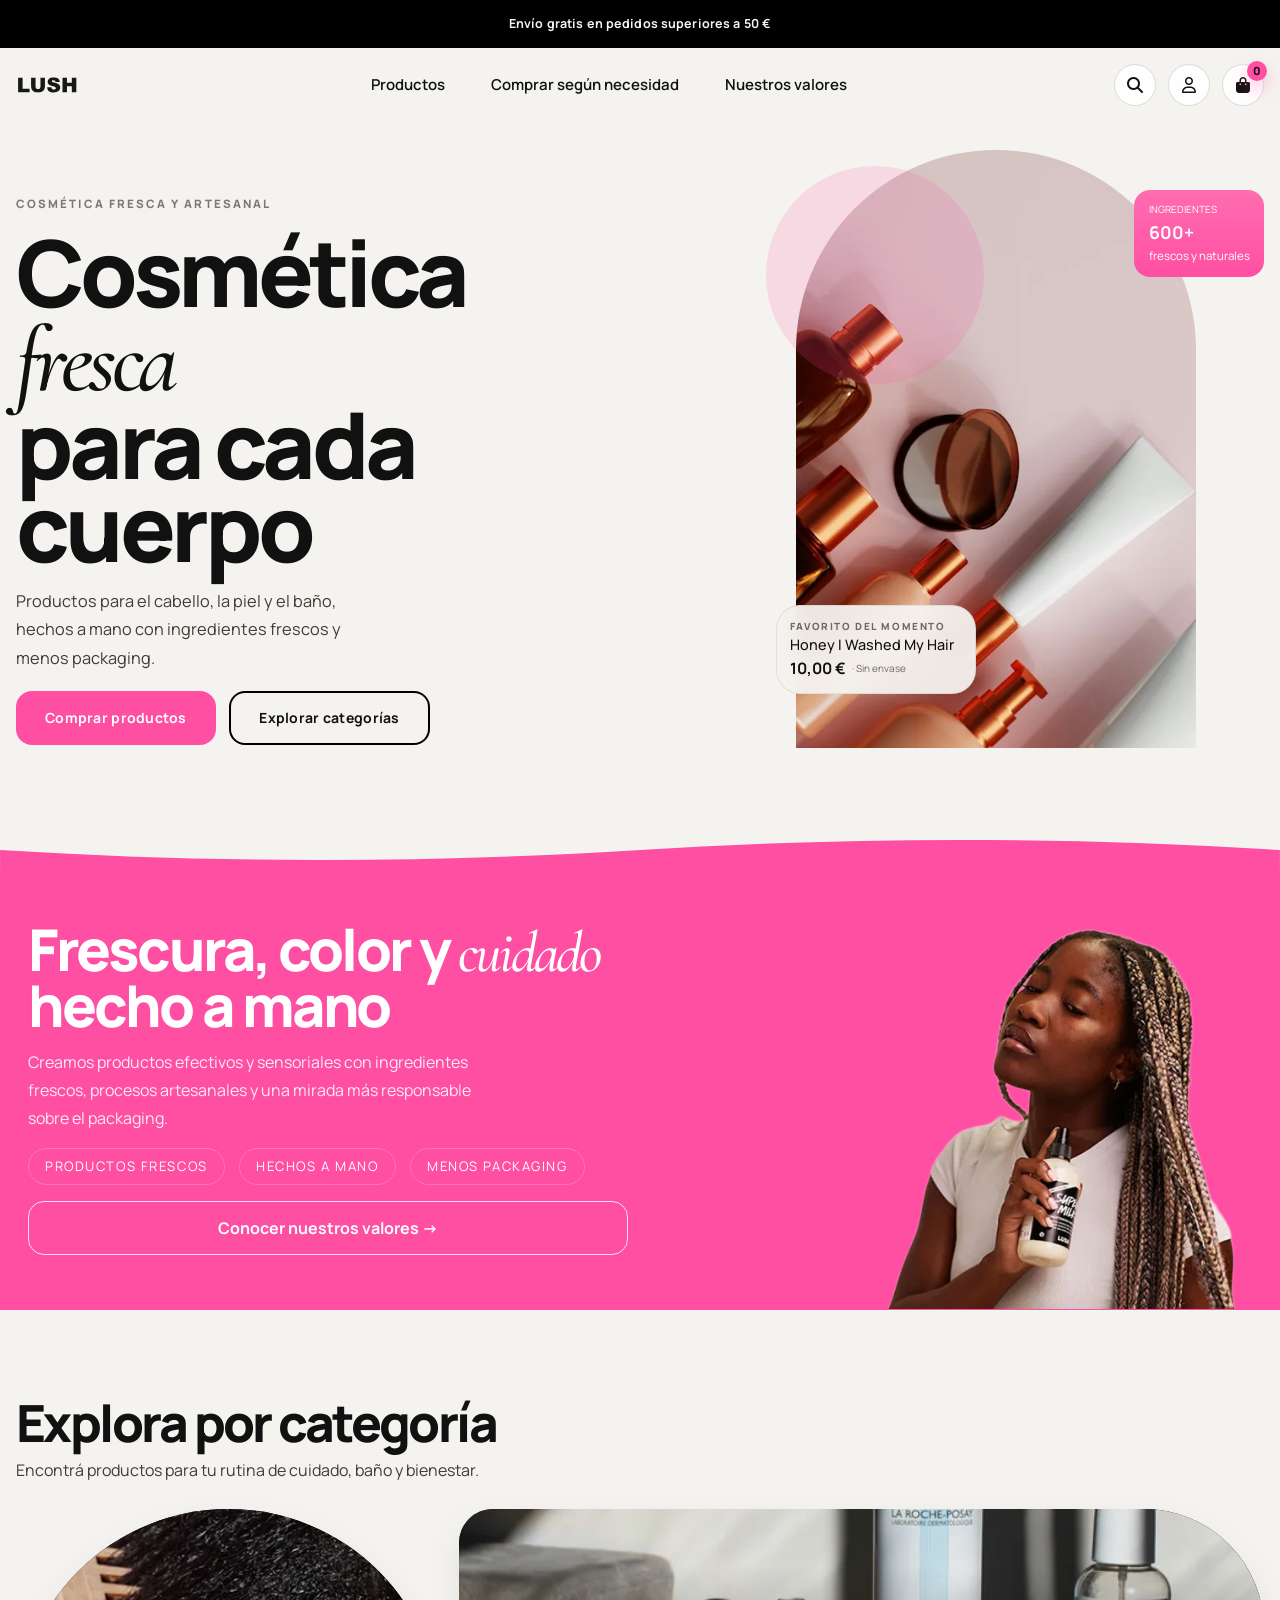
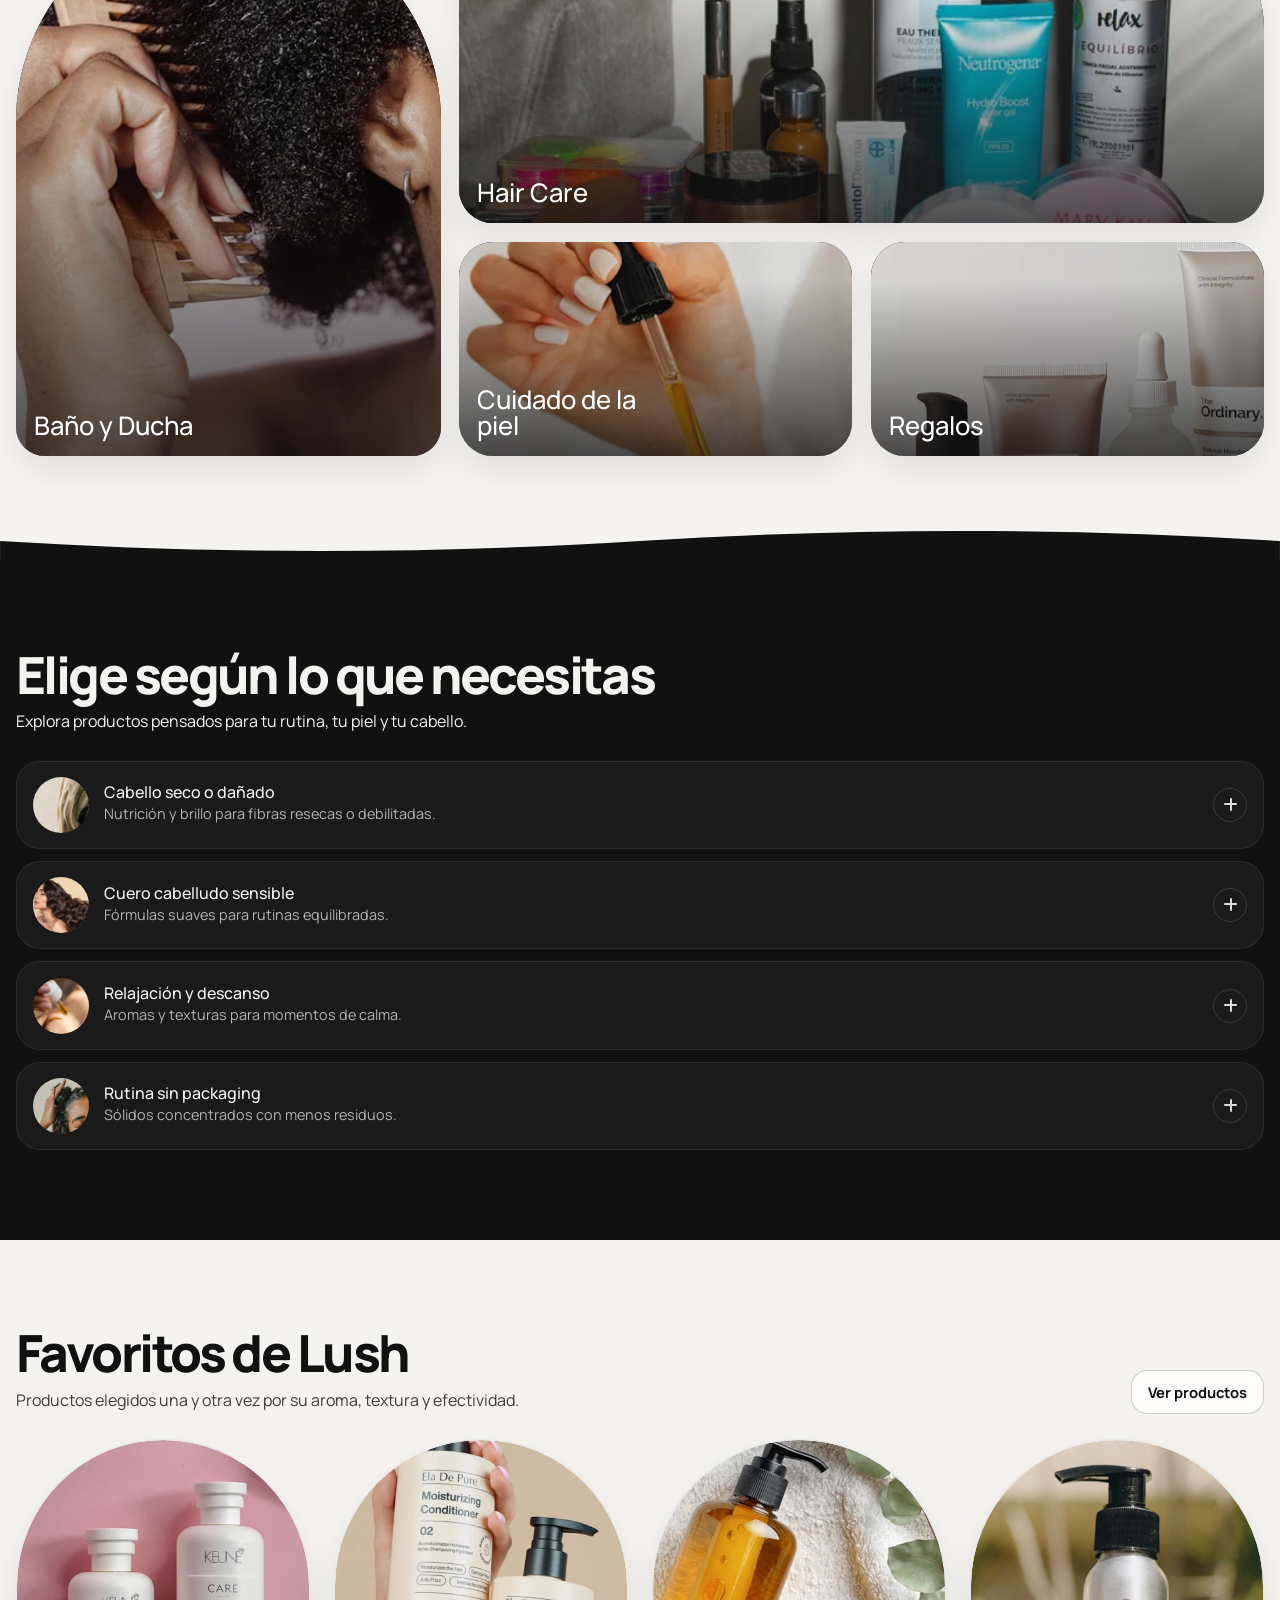
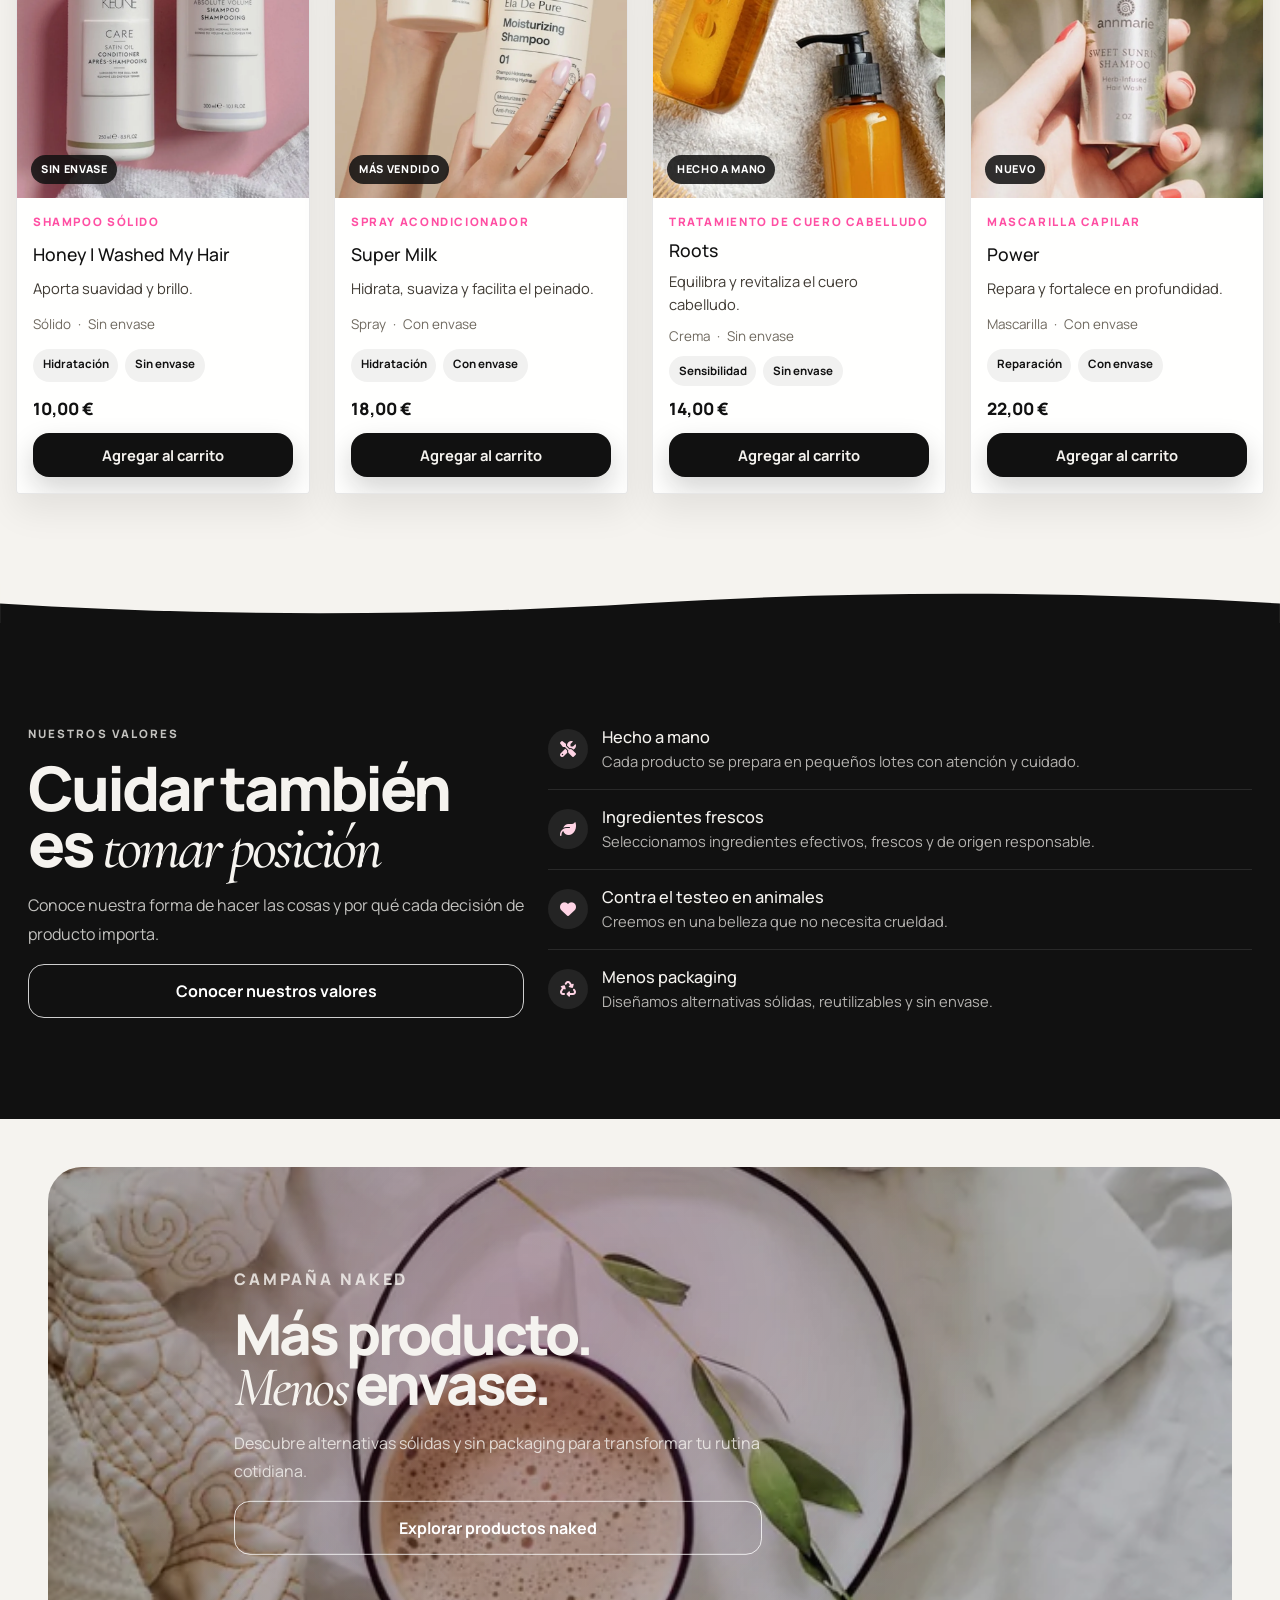
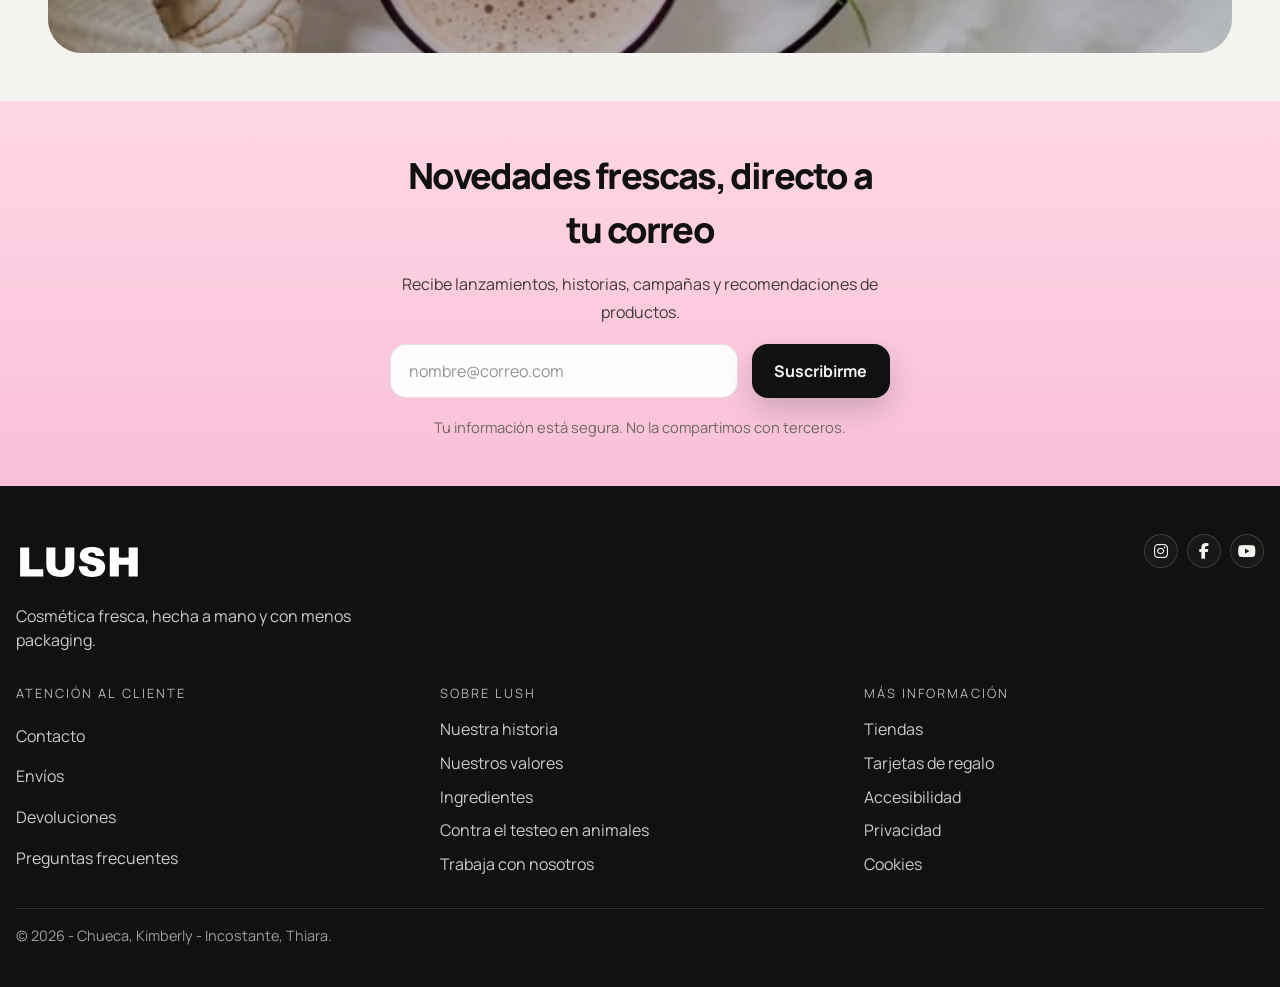
==== commit 644c4976: "Cambios de Beto" ====
--- a/index.html
+++ b/index.html
@@ -420,7 +420,6 @@
           <a class="button button--light" href="secciones/productos.html">Explorar productos naked</a>
         </div>
       </div>
-      <img class="decor-ellipse decor-ellipse--campaign" src="assets/pink_elipse.svg" alt="" aria-hidden="true">
 
 
     </section>
@@ -428,7 +427,6 @@
     <section class="newsletter" id="newsletter">
       <div class="shell newsletter__panel">
         <div class="newsletter__copy">
-          <p class="eyebrow">Newsletter</p>
           <h2>Novedades frescas, directo a tu correo</h2>
           <p>Recibe lanzamientos, historias, campañas y recomendaciones de productos.</p>
         </div>
@@ -489,7 +487,7 @@
         </div>
       </div>
 
-      <div class="site-footer__legal">© 2024 Lush Fresh Handmade Cosmetics. Todos los derechos reservados.</div>
+      <div class="site-footer__legal">© 2026 - Chueca, Kimberly - Incostante, Thiara.</div>
     </div>
   </footer>
 
--- a/css/estilos.css
+++ b/css/estilos.css
@@ -106,6 +106,12 @@
   gap: 0.7rem;
   margin-bottom: 1.6rem;
 }
+
+/* Newsletter */
+.newsletter {
+  background: linear-gradient(180deg, #ffd7e6 0%, #f9c0d8 100%);
+}
+
 .section-heading h2,
 .hero__title,
 .feature-band__copy h2,
@@ -142,7 +148,7 @@
   gap: 0.55rem;
   min-height: 54px;
   padding: 0 1.35rem;
-  border-radius: 999px;
+  border-radius: 16px;
   border: 1px solid transparent;
   background: transparent;
   color: var(--ink);
@@ -542,6 +548,16 @@
   height: 100%;
   object-fit: cover;
 }
+.hero__visual-image--products {
+  overflow: hidden;
+  border-radius: 0px 250px 0px 0px;  
+  max-width: 1336px;
+  max-height: 420px;
+  width: 100%;
+  height: 100%;
+  object-fit: cover;
+  opacity: 0.7;
+}
 .hero__visual--products {
   min-height: clamp(26rem, 46vw, 36rem);
   border-radius: 42px 180px 42px 42px;
@@ -697,6 +713,7 @@
 }
 
 .category-card {
+  width:100%;
   position: relative;
   min-height: 100%;
   overflow: hidden;
@@ -846,12 +863,12 @@
 }
 /* Favorites and products cards */
 .product-card {
+  border-radius: 999px 999px 28px 28px;
   display: flex;
   flex-direction: column;
   min-height: 100%;
   overflow: hidden;
   border: 1px solid rgba(17, 17, 17, 0.1);
-  border-radius: 28px;
   background: rgba(255, 255, 255, 0.94);
   box-shadow: var(--shadow-soft);
 }
@@ -860,7 +877,7 @@
   aspect-ratio: 4 / 4.9;
   overflow: hidden;
   background: linear-gradient(180deg, rgba(255, 79, 163, 0.08), rgba(255, 255, 255, 0.85));
-  border-radius: 999px 999px 28px 28px;
+  border-radius: 999px 999px 0 0;
 }
 .product-card__media img {
   width: 100%;
@@ -992,38 +1009,29 @@
   object-fit: cover;
 }
 /* Newsletter */
-.newsletter { padding: 0 0 clamp(4rem, 6vw, 5rem); background: var(--bg); }
 .newsletter__panel {
   position: relative;
   display: grid;
   gap: 1.1rem;
   padding: clamp(1.6rem, 4vw, 3rem);
-  border-radius: 36px;
-  background: linear-gradient(180deg, #ffd7e6 0%, #f9c0d8 100%);
-  border: 1px solid rgba(17, 17, 17, 0.04);
-  box-shadow: var(--shadow);
   overflow: hidden;
   text-align: center;
   justify-items: center;
 }
-.newsletter__panel::after {
-  content: "";
-  position: absolute;
-  top: -2rem;
-  right: -2rem;
-  width: 16rem;
-  height: 16rem;
-  background: url("../assets/pink_elipse.svg") center / contain no-repeat;
-  opacity: 0.55;
-  pointer-events: none;
-}
 .newsletter__copy {
   display: grid;
   gap: 0.85rem;
-  max-width: 42rem;
+  max-width: 500px;
   justify-items: center;
 }
-.newsletter__copy h2 { font-size: clamp(2rem, 4vw, 3.5rem); max-width: 12ch; }
+.newsletter__copy h2 {
+  max-width: 480px;
+  margin: 0;
+  font-size: 36px;
+  font-weight: 800;
+  letter-spacing: -0.05em;
+  line-height: 1.5;
+}
 .newsletter__copy p {
   margin: 0;
   color: var(--text);
@@ -1036,13 +1044,14 @@
   align-items: center;
   justify-content: center;
   gap: 0.85rem;
+  max-width: 500px;
 }
 .field--email { flex: 1 1 20rem; }
 .field--email input {
   width: 100%;
   min-height: 54px;
   padding: 0 1.1rem;
-  border-radius: 999px;
+  border-radius: 16px;
   border: 1px solid var(--line);
   background: rgba(255, 255, 255, 0.95);
   color: var(--ink);
@@ -1129,7 +1138,16 @@
   font-size: 0.92rem;
 }
 .breadcrumb a { color: var(--ink); opacity: 0.76; }
-.hero__copy--products { padding-top: 1.25rem; }
+.hero__copy--products {
+  position: absolute;
+  padding-top: 1.25rem;
+  left: 150px;
+}
+
+.hero__grid--products {
+  position:relative;
+}
+
 .hero__grid--products .hero__copy { max-width: 34rem; }
 .seller-card {
   position: relative;
@@ -1181,12 +1199,22 @@
   color: rgba(255, 255, 255, 0.9);
   background: rgba(255, 255, 255, 0.06);
 }
+.seller-grid {
+  gap: 16px;
+  flex-wrap: nowrap;
+}
+
+.seller-grid .seller-card {
+  flex: 1 1 25%;
+  min-width: 0;
+}
+
 .seller-card:hover img,
 .seller-card:focus-visible img { transform: scale(1.04); }
-.seller-card--one { border-radius: 999px 999px 26px 26px; }
-.seller-card--two { border-radius: 26px 26px 26px 140px; }
-.seller-card--three { border-radius: 26px 140px 26px 26px; }
-.seller-card--four { border-radius: 999px 26px 26px 26px; }
+.seller-card--one { border-radius: 16px; }
+.seller-card--two { border-radius: 16px; }
+.seller-card--three { border-radius: 16px; }
+.seller-card--four { border-radius: 16px; }
 .catalog-toolbar {
   display: grid;
   grid-template-columns: auto minmax(0, 1fr);
